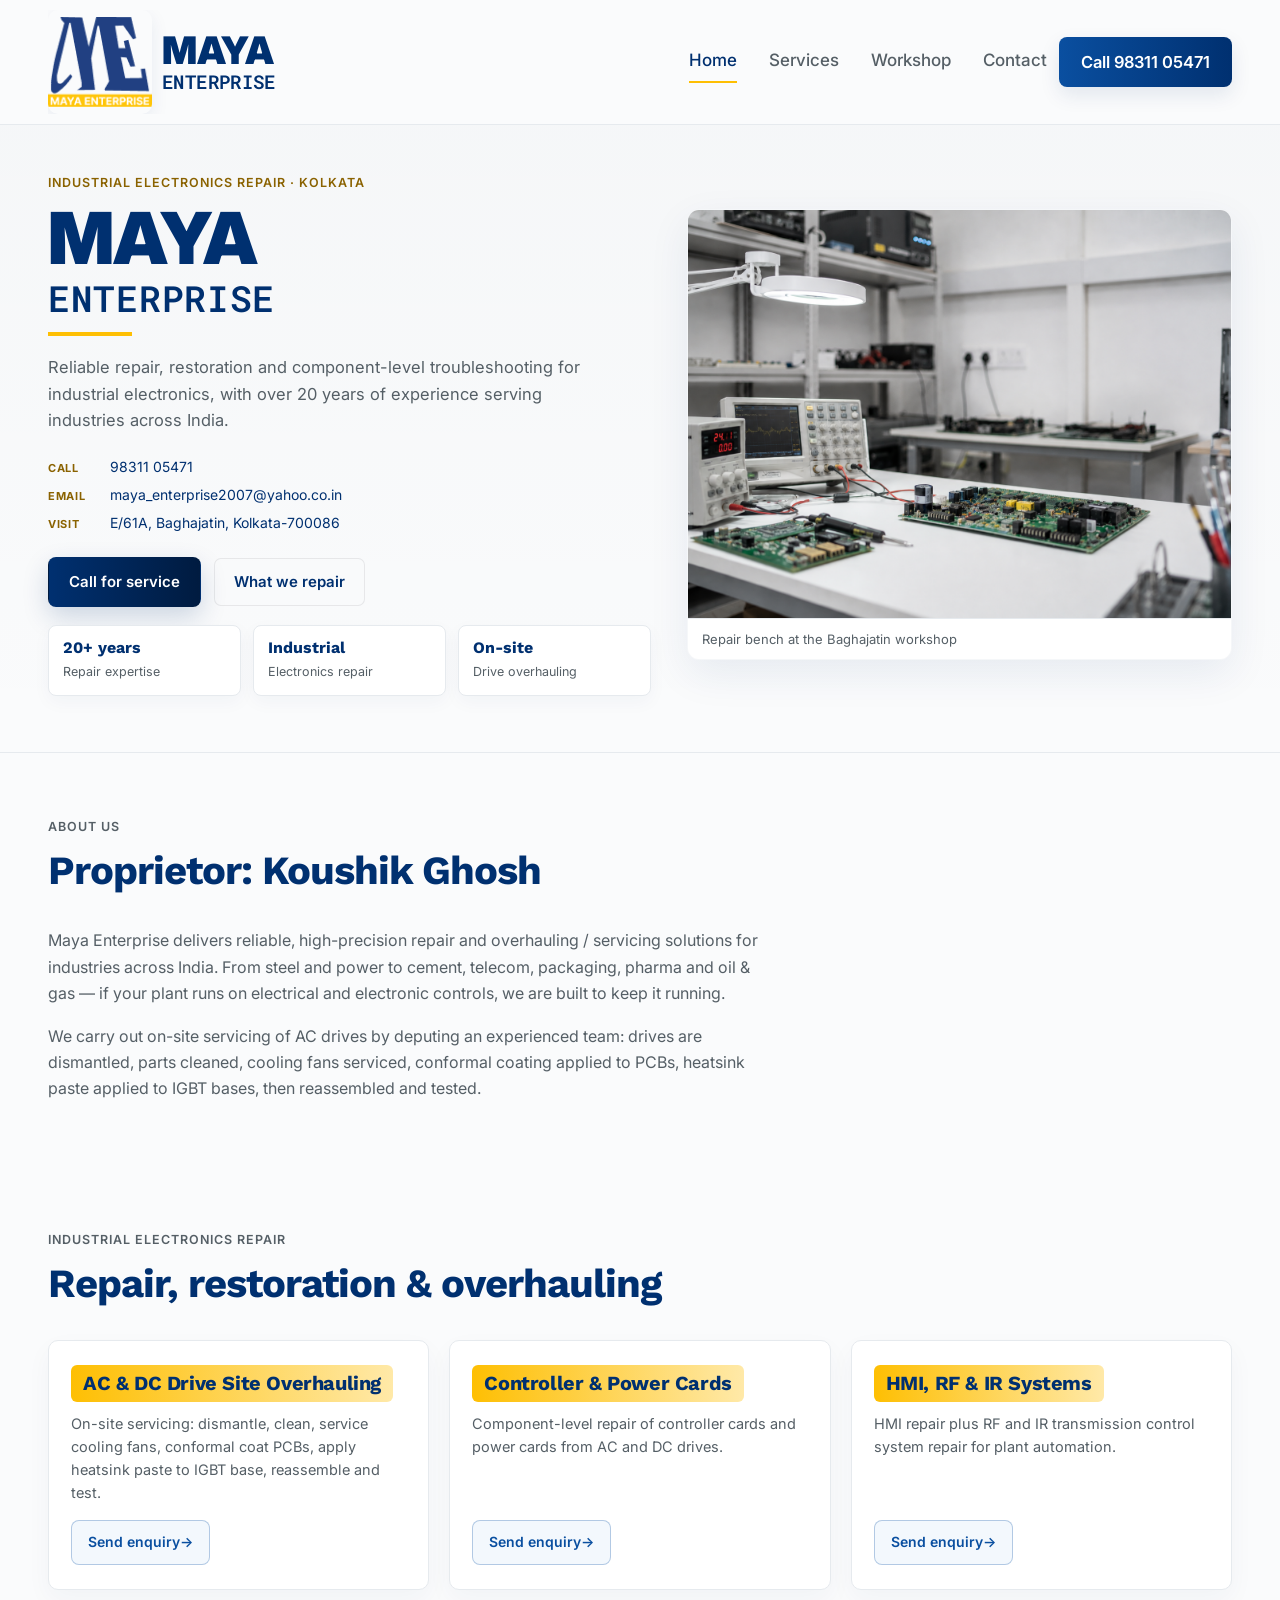
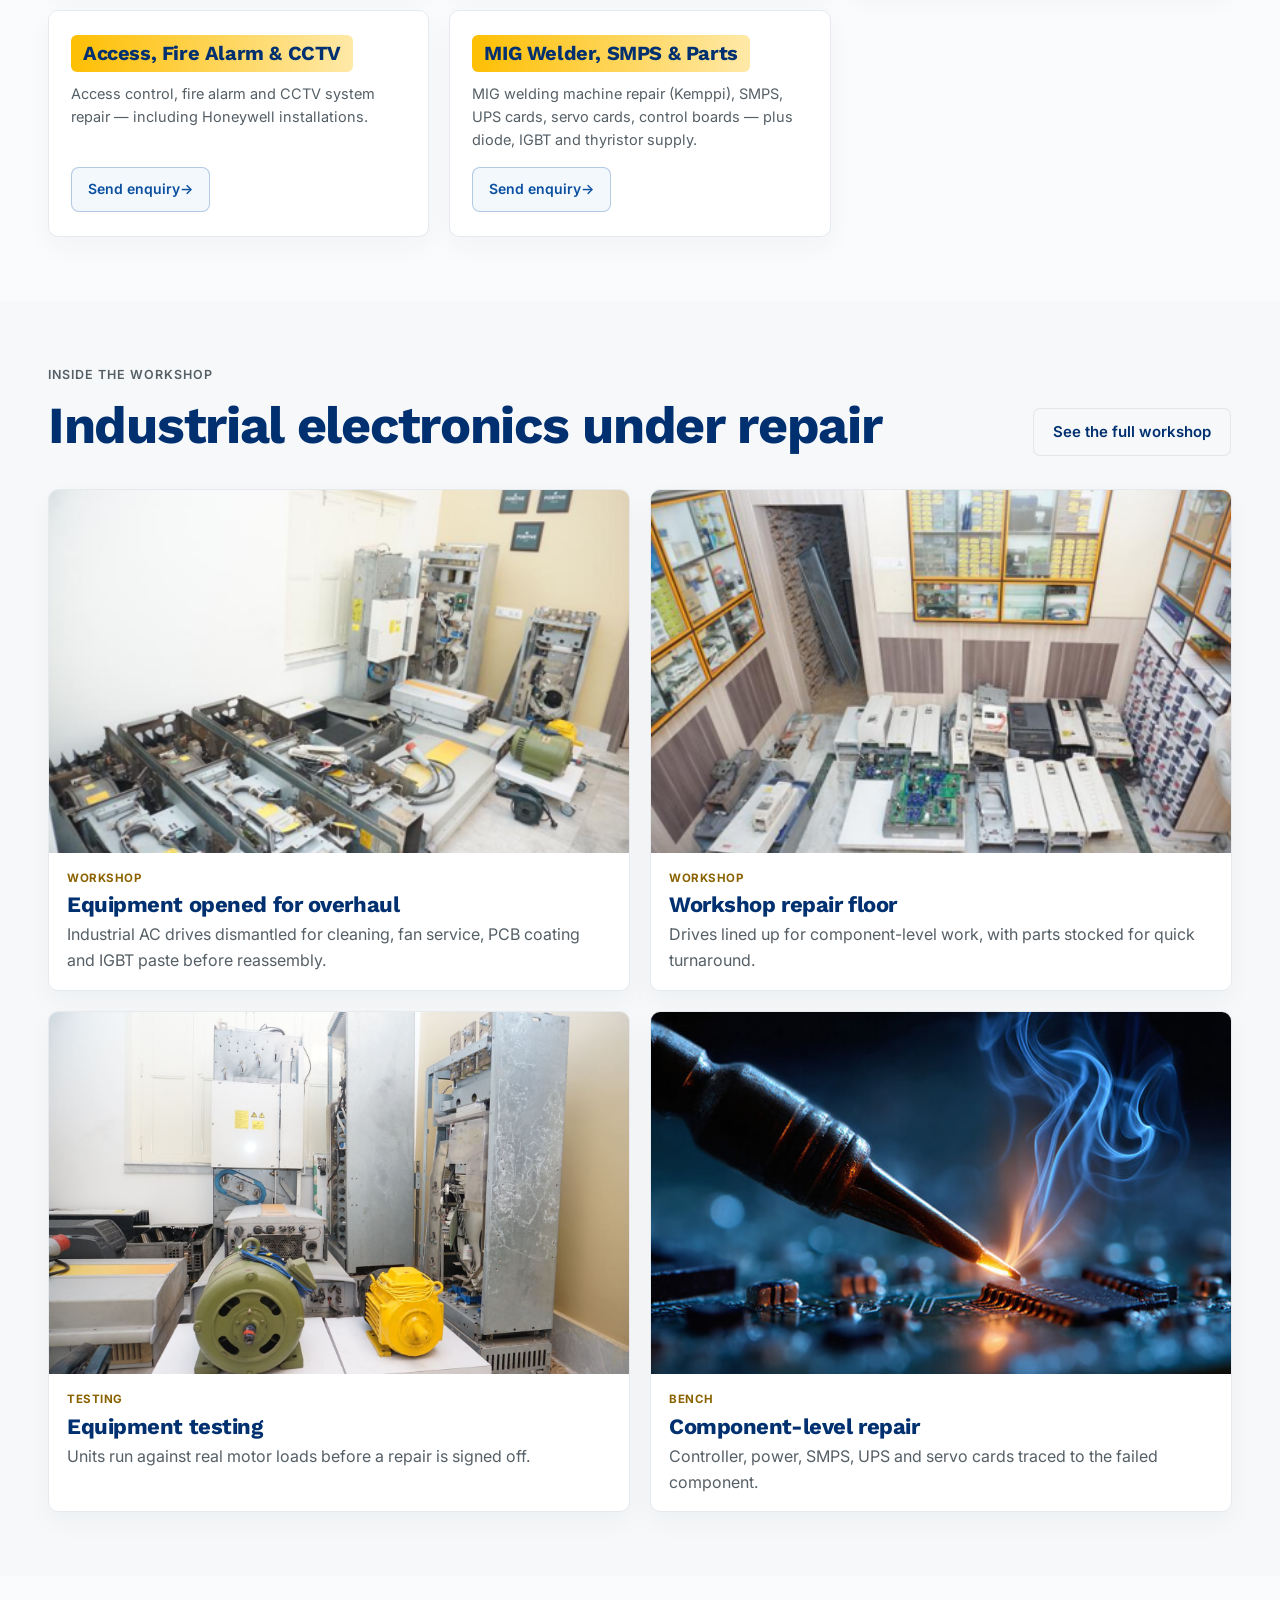
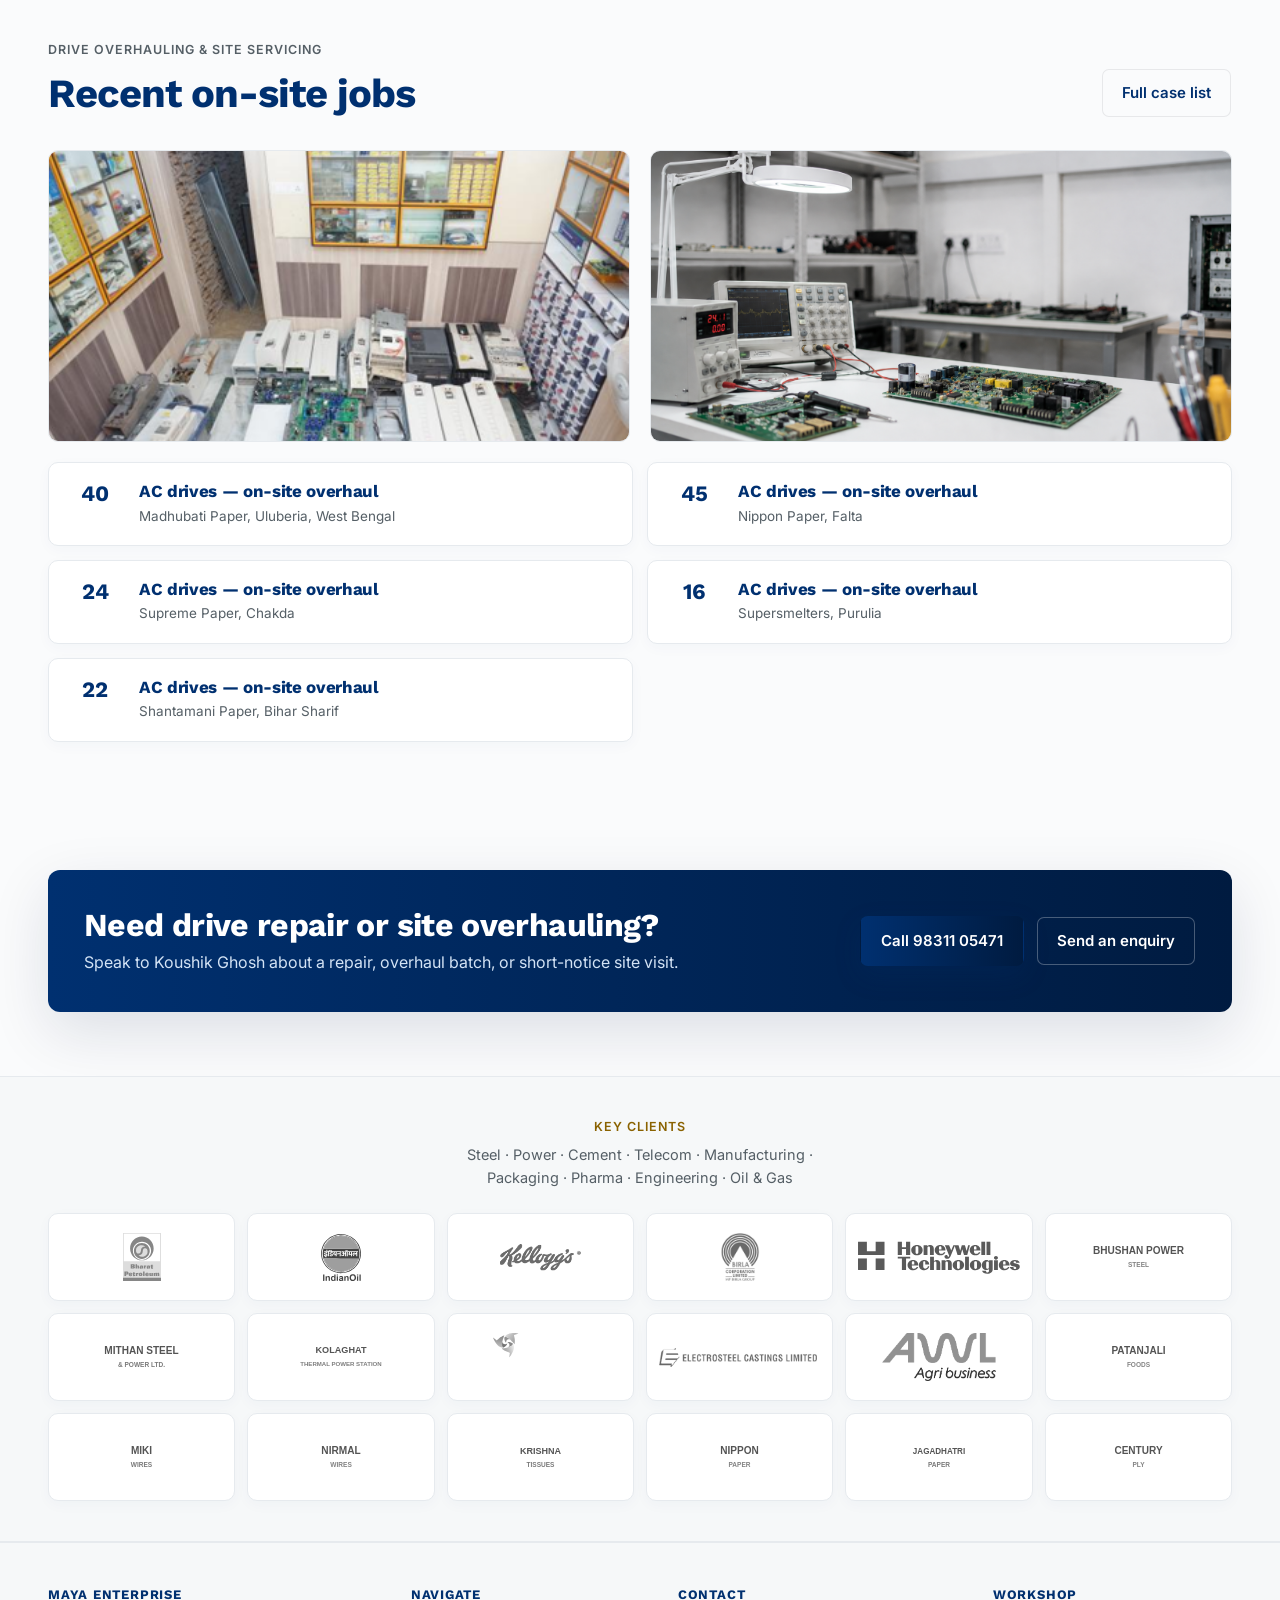
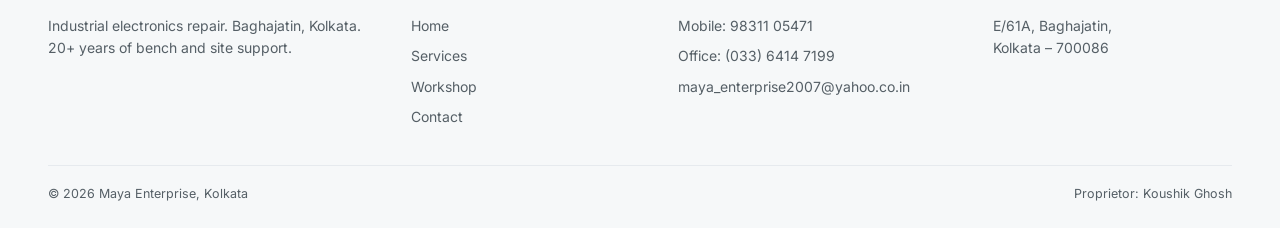
==== index.html @ 212c94af "updated" ====
<!DOCTYPE html>
<html lang="en">
<head>
<meta charset="UTF-8">
<meta name="viewport" content="width=device-width, initial-scale=1.0">
<title>Maya Enterprise — Industrial Electronics Repair</title>
<meta name="description" content="Maya Enterprise — industrial electronics repair with 20+ years expertise. AC & DC drive repair, site overhauling and control card service across India.">
<link rel="preconnect" href="https://fonts.googleapis.com">
<link href="https://fonts.googleapis.com/css2?family=Work+Sans:wght@600;700&family=Inter:wght@400;500;600;900&family=Roboto+Mono:wght@600&display=swap" rel="stylesheet">
<link rel="stylesheet" href="assets/css/style.css">
</head>
<body>

<header class="site-header">
  <div class="wrap nav">
    <a href="index.html" class="brand">
      <span class="brand-mark"><img src="MAYA%20LOGO%20Vector.png" alt="Maya Enterprise logo"></span>
      <span class="brand-text"><span class="bt-maya">MAYA</span><span class="bt-ent">ENTERPRISE</span></span>
    </a>
    <nav class="nav-links">
      <a href="index.html" class="active">Home</a>
      <a href="services.html">Services</a>
      <a href="gallery.html">Workshop</a>
      <a href="contact.html">Contact</a>
    </nav>
    <div class="nav-actions">
      <a href="tel:+919831105471" class="nav-cta"><span class="cta-full">Call 98311 05471</span><span class="cta-short">Call</span></a>
      <button class="nav-toggle" type="button" aria-label="Toggle menu" aria-expanded="false">
        <span></span><span></span><span></span>
      </button>
    </div>
  </div>
</header>

<section class="hero">
  <div class="wrap hero-grid">
    <div class="hero-copy">
      <p class="eyebrow">Industrial Electronics Repair · Kolkata</p>
      <h1 class="wordmark"><span class="bt-maya">MAYA</span><span class="bt-ent">ENTERPRISE</span></h1>
      <p class="lead">Reliable repair, restoration and component-level troubleshooting for industrial electronics, with over 20 years of experience serving industries across India.</p>
      <div class="hero-contact" aria-label="Maya Enterprise contact details">
        <a href="tel:+919831105471"><strong>Call</strong> 98311 05471</a>
        <a href="mailto:maya_enterprise2007@yahoo.co.in"><strong>Email</strong> maya_enterprise2007@yahoo.co.in</a>
        <span><strong>Visit</strong> E/61A, Baghajatin, Kolkata-700086</span>
      </div>
      <div class="btn-row">
        <a href="tel:+919831105471" class="btn btn-primary">Call for service</a>
        <a href="services.html" class="btn btn-outline">What we repair</a>
      </div>
      <div class="facts">
        <div class="fact"><b>20+ years</b><span>Repair expertise</span></div>
        <div class="fact"><b>Industrial</b><span>Electronics repair</span></div>
        <div class="fact"><b>On-site</b><span>Drive overhauling</span></div>
      </div>
    </div>
    <figure class="hero-photo">
      <img src="assets/img/repair-desk.png" alt="Repair bench with control cards under test at Maya Enterprise">
      <figcaption>Repair bench at the Baghajatin workshop</figcaption>
    </figure>
  </div>
</section>

<section>
  <div class="wrap">
    <div class="section-head">
      <div>
        <p class="eyebrow">About Us</p>
        <h2>Proprietor: Koushik Ghosh</h2>
      </div>
    </div>
    <div class="about-intro">
      <p>Maya Enterprise delivers reliable, high-precision repair and overhauling / servicing solutions for industries across India. From steel and power to cement, telecom, packaging, pharma and oil &amp; gas — if your plant runs on electrical and electronic controls, we are built to keep it running.</p>
      <p>We carry out on-site servicing of AC drives by deputing an experienced team: drives are dismantled, parts cleaned, cooling fans serviced, conformal coating applied to PCBs, heatsink paste applied to IGBT bases, then reassembled and tested.</p>
    </div>
  </div>
</section>

<section>
  <div class="wrap">
    <div class="section-head">
      <div>
        <p class="eyebrow">Industrial electronics repair</p>
        <h2>Repair, restoration &amp; overhauling</h2>
      </div>
    </div>
    <div class="grid-3">
      <div class="card">
        <h3>AC &amp; DC Drive Site Overhauling</h3>
        <p>On-site servicing: dismantle, clean, service cooling fans, conformal coat PCBs, apply heatsink paste to IGBT base, reassemble and test.</p>
        <a href="contact.html?service=drive-overhaul" class="card-enquiry">Send enquiry</a>
      </div>
      <div class="card">
        <h3>Controller &amp; Power Cards</h3>
        <p>Component-level repair of controller cards and power cards from AC and DC drives.</p>
        <a href="contact.html?service=controller-card" class="card-enquiry">Send enquiry</a>
      </div>
      <div class="card">
        <h3>HMI, RF &amp; IR Systems</h3>
        <p>HMI repair plus RF and IR transmission control system repair for plant automation.</p>
        <a href="contact.html?service=hmi-rf-ir" class="card-enquiry">Send enquiry</a>
      </div>
      <div class="card">
        <h3>Access, Fire Alarm &amp; CCTV</h3>
        <p>Access control, fire alarm and CCTV system repair — including Honeywell installations.</p>
        <a href="contact.html?service=access-cctv" class="card-enquiry">Send enquiry</a>
      </div>
      <div class="card">
        <h3>MIG Welder, SMPS &amp; Parts</h3>
        <p>MIG welding machine repair (Kemppi), SMPS, UPS cards, servo cards, control boards — plus diode, IGBT and thyristor supply.</p>
        <a href="contact.html?service=other&amp;note=Enquiry+about+MIG+welder%2C+SMPS%2C+UPS+or+parts+supply" class="card-enquiry">Send enquiry</a>
      </div>
    </div>
  </div>
</section>

<section class="section-soft workshop-section">
  <div class="wrap">
    <div class="section-head">
      <div>
        <p class="eyebrow">Inside the Workshop</p>
        <h2>Industrial electronics under repair</h2>
      </div>
      <a href="gallery.html" class="btn btn-outline">See the full workshop</a>
    </div>
    <div class="grid-2">
      <div class="photo-panel">
        <img src="assets/img/ac-drives-floor.png" alt="Multiple AC drives opened for repair on the workshop floor" loading="lazy">
        <div class="photo-cap">
          <span class="cap-id">Workshop</span>
          <h4>Equipment opened for overhaul</h4>
          <p>Industrial AC drives dismantled for cleaning, fan service, PCB coating and IGBT paste before reassembly.</p>
        </div>
      </div>
      <div class="photo-panel">
        <img src="assets/img/ac-drives-workshop.png" alt="Workshop floor with AC drives under repair and parts cabinets" loading="lazy">
        <div class="photo-cap">
          <span class="cap-id">Workshop</span>
          <h4>Workshop repair floor</h4>
          <p>Drives lined up for component-level work, with parts stocked for quick turnaround.</p>
        </div>
      </div>
      <div class="photo-panel">
        <img src="assets/img/drive-unit.jpg" alt="AC drives and motors on the workshop test floor" loading="lazy">
        <div class="photo-cap">
          <span class="cap-id">Testing</span>
          <h4>Equipment testing</h4>
          <p>Units run against real motor loads before a repair is signed off.</p>
        </div>
      </div>
      <div class="photo-panel">
        <img src="assets/img/electronics-repair.jpg" alt="Component-level soldering on a control card" loading="lazy">
        <div class="photo-cap">
          <span class="cap-id">Bench</span>
          <h4>Component-level repair</h4>
          <p>Controller, power, SMPS, UPS and servo cards traced to the failed component.</p>
        </div>
      </div>
    </div>
  </div>
</section>

<section>
  <div class="wrap">
    <div class="section-head">
      <div>
        <p class="eyebrow">Drive overhauling &amp; site servicing</p>
        <h2>Recent on-site jobs</h2>
      </div>
      <a href="services.html#case-studies" class="btn btn-outline">Full case list</a>
    </div>
    <div class="case-photo-grid">
      <div class="case-photo"><img src="assets/img/ac-drives-workshop.png" alt="Industrial equipment being repaired inside the Maya Enterprise workshop" loading="lazy"></div>
      <div class="case-photo"><img src="assets/img/repair-desk.png" alt="Control cards being tested during an on-site repair job" loading="lazy"></div>
    </div>
    <div class="case-list">
      <div class="case-item">
        <span class="case-qty">40</span>
        <div>
          <h4>AC drives — on-site overhaul</h4>
          <p>Madhubati Paper, Uluberia, West Bengal</p>
        </div>
      </div>
      <div class="case-item">
        <span class="case-qty">45</span>
        <div>
          <h4>AC drives — on-site overhaul</h4>
          <p>Nippon Paper, Falta</p>
        </div>
      </div>
      <div class="case-item">
        <span class="case-qty">24</span>
        <div>
          <h4>AC drives — on-site overhaul</h4>
          <p>Supreme Paper, Chakda</p>
        </div>
      </div>
      <div class="case-item">
        <span class="case-qty">16</span>
        <div>
          <h4>AC drives — on-site overhaul</h4>
          <p>Supersmelters, Purulia</p>
        </div>
      </div>
      <div class="case-item">
        <span class="case-qty">22</span>
        <div>
          <h4>AC drives — on-site overhaul</h4>
          <p>Shantamani Paper, Bihar Sharif</p>
        </div>
      </div>
    </div>
  </div>
</section>

<section>
  <div class="wrap">
    <div class="cta-banner">
      <div>
        <h3>Need drive repair or site overhauling?</h3>
        <p>Speak to Koushik Ghosh about a repair, overhaul batch, or short-notice site visit.</p>
      </div>
      <div class="btn-row">
        <a href="tel:+919831105471" class="btn btn-primary">Call 98311 05471</a>
        <a href="contact.html" class="btn btn-outline">Send an enquiry</a>
      </div>
    </div>
  </div>
</section>

<div class="client-strip">
  <div class="wrap">
    <div class="client-head">
      <p class="eyebrow">Key Clients</p>
      <p class="client-sub">Steel · Power · Cement · Telecom · Manufacturing · Packaging · Pharma · Engineering · Oil &amp; Gas</p>
    </div>
    <ul class="client-logos">
      <li><img src="assets/img/clients/bpcl.svg" alt="BPCL" loading="lazy"></li>
      <li><img src="assets/img/clients/iocl.svg" alt="IOCL" loading="lazy"></li>
      <li><img src="assets/img/clients/tata-tele.webp" alt="Tata Teleservices" loading="lazy"></li>
      <li><img src="assets/img/clients/birla.png" alt="Birla Corporation Ltd." loading="lazy"></li>
      <li><img src="assets/img/clients/honeywell.svg" alt="Honeywell" loading="lazy"></li>
      <li><img src="assets/img/clients/bhushan.svg" alt="Bhushan Power &amp; Steel" loading="lazy"></li>
      <li><img src="assets/img/clients/mithan.svg" alt="Mithan Steel &amp; Power Ltd." loading="lazy"></li>
      <li><img src="assets/img/clients/kolaghat.svg" alt="Kolaghat Thermal Power Station" loading="lazy"></li>
      <li><img src="assets/img/clients/dalmia.svg" alt="Dalmia Cement (Bharat) Ltd." loading="lazy"></li>
      <li><img src="assets/img/clients/electrosteel.png" alt="Electrosteel Castings Ltd." loading="lazy"></li>
      <li><img src="assets/img/clients/adani-wilmar.png" alt="Adani Wilmar Ltd." loading="lazy"></li>
      <li><img src="assets/img/clients/patanjali.svg" alt="Patanjali Foods" loading="lazy"></li>
      <li><img src="assets/img/clients/miki-wires.svg" alt="Miki Wires" loading="lazy"></li>
      <li><img src="assets/img/clients/nirmal-wires.svg" alt="Nirmal Wires" loading="lazy"></li>
      <li><img src="assets/img/clients/krishna-tissues.svg" alt="Krishna Tissues" loading="lazy"></li>
      <li><img src="assets/img/clients/nippon-paper.svg" alt="Nippon Paper" loading="lazy"></li>
      <li><img src="assets/img/clients/jagadhatri-paper.svg" alt="Jagadhatri Paper" loading="lazy"></li>
      <li><img src="assets/img/clients/century-ply.svg" alt="Century Ply" loading="lazy"></li>
    </ul>
  </div>
</div>

<footer>
  <div class="wrap">
    <div class="footer-grid">
      <div>
        <h5>MAYA ENTERPRISE</h5>
        <p>Industrial electronics repair. Baghajatin, Kolkata. 20+ years of bench and site support.</p>
      </div>
      <div>
        <h5>Navigate</h5>
        <ul>
          <li><a href="index.html">Home</a></li>
          <li><a href="services.html">Services</a></li>
          <li><a href="gallery.html">Workshop</a></li>
          <li><a href="contact.html">Contact</a></li>
        </ul>
      </div>
      <div>
        <h5>Contact</h5>
        <ul>
          <li><a href="tel:+919831105471">Mobile: 98311 05471</a></li>
          <li><a href="tel:+913364147199">Office: (033) 6414 7199</a></li>
          <li><a href="mailto:maya_enterprise2007@yahoo.co.in">maya_enterprise2007@yahoo.co.in</a></li>
        </ul>
      </div>
      <div>
        <h5>Workshop</h5>
        <p>E/61A, Baghajatin,<br>Kolkata – 700086</p>
      </div>
    </div>
    <div class="footer-bottom">
      <span>&copy; 2026 Maya Enterprise, Kolkata</span>
      <span>Proprietor: Koushik Ghosh</span>
    </div>
  </div>
</footer>

<script src="assets/js/main.js"></script>
</body>
</html>
---- assets/css/style.css ----
/* =========================================================
   MAYA ENTERPRISE — stylesheet
   ========================================================= */

:root {
  --bg: #FAFBFC;
  --bg-soft: #F6F8F9;
  --ink: #0F1720;
  --muted: #555F66;
  --line: #E6EAEE;
  --line-dark: #D7DEE4;
  --navy: #003070;
  --accent: #0A4FA0;
  --accent-2: #003070;
  --yellow: #FEBF03;
  --orange: #FEBF03;
  --orange-dk: #8A6200;
  --font: "Inter", system-ui, -apple-system, sans-serif;
  --font-head: "Work Sans", "Inter", system-ui, sans-serif;
  --container: 1400px;
  --header-h: 92px;
}

*,
*::before,
*::after {
  box-sizing: border-box;
  margin: 0;
  padding: 0;
}

html {
  scroll-behavior: smooth;
  -webkit-text-size-adjust: 100%;
}

body {
  background: var(--bg);
  color: var(--ink);
  font-family: var(--font);
  font-size: 16px;
  line-height: 1.6;
  overflow-x: hidden;
  -webkit-font-smoothing: antialiased;
  -moz-osx-font-smoothing: grayscale;
}

img {
  max-width: 100%;
  height: auto;
  display: block;
}

a {
  color: inherit;
  text-decoration: none;
}

ul {
  list-style: none;
}

button,
input,
select,
textarea {
  font: inherit;
}

:focus-visible {
  outline: 2px solid var(--orange);
  outline-offset: 2px;
}

@media (prefers-reduced-motion: reduce) {
  html { scroll-behavior: auto; }
  *, *::before, *::after {
    animation: none !important;
    transition-duration: 0.01ms !important;
  }
}

.wrap {
  width: 100%;
  max-width: var(--container);
  margin: 0 auto;
  padding: 0 clamp(20px, 4vw, 48px);
  box-sizing: border-box;
}

h1, h2, h3, h4, h5 {
  font-family: var(--font-head);
  font-weight: 700;
  color: var(--navy);
  line-height: 1.2;
  letter-spacing: -0.02em;
}

.eyebrow {
  font-size: 12.5px;
  font-weight: 600;
  letter-spacing: 0.08em;
  text-transform: uppercase;
  color: var(--orange-dk);
  margin-bottom: 10px;
}

/* ——— Header ——— */
.site-header {
  position: sticky;
  top: 0;
  z-index: 100;
  width: 100%;
  max-width: 100%;
  overflow-x: clip;
  background: rgba(250, 251, 252, 0.96);
  border-bottom: 1px solid var(--line);
  backdrop-filter: blur(8px);
}

.site-header .wrap {
  padding-left: clamp(20px, 4vw, 48px);
  padding-right: clamp(20px, 4vw, 48px);
}

.nav {
  display: flex;
  align-items: center;
  justify-content: space-between;
  gap: 12px;
  width: 100%;
  max-width: 100%;
  min-height: var(--header-h);
  padding: 10px 0;
  box-sizing: border-box;
}

.brand {
  display: flex;
  align-items: center;
  gap: 10px;
  min-width: 0;
  flex: 1 1 auto;
  overflow: hidden;
  max-width: calc(100% - 120px);
}

.brand-mark {
  width: 104px;
  height: 104px;
  border-radius: 10px;
  overflow: hidden;
  flex-shrink: 0;
  box-shadow: 0 6px 18px rgba(0, 48, 112, 0.08);
}

.brand-mark img {
  width: 100%;
  height: 100%;
  object-fit: contain;
}

.brand-text {
  font-size: 38px;
  color: var(--navy);
  line-height: 1;
  min-width: 0;
  white-space: nowrap;
}

.bt-maya,
.bt-ent {
  display: block;
  color: var(--navy);
}

.bt-maya {
  font-family: "Inter", system-ui, sans-serif;
  font-weight: 900;
  font-size: 1em;
  letter-spacing: -0.01em;
  line-height: 1;
}

.bt-ent {
  font-family: "Roboto Mono", ui-monospace, Consolas, monospace;
  font-weight: 600;
  font-size: 0.5em;
  letter-spacing: 0.02em;
  line-height: 1.1;
  margin-top: 0.12em;
}

.hero h1.wordmark {
  font-size: clamp(44px, 5.6vw, 72px);
  line-height: 1;
  letter-spacing: 0;
  margin-bottom: 18px;
}

.hero h1.wordmark::after {
  content: "";
  display: block;
  width: 84px;
  height: 4px;
  margin-top: 14px;
  background: var(--yellow);
}

.nav-links {
  display: flex;
  align-items: center;
  gap: 32px;
  margin-left: auto;
}

.nav-links a {
  font-size: 17px;
  font-weight: 500;
  color: var(--muted);
  padding: 6px 0;
  border-bottom: 2px solid transparent;
  transition: color 0.15s ease, border-color 0.15s ease, background 0.15s ease;
}

.nav-links a:hover { color: var(--navy); }
.nav-links a.active {
  color: var(--navy);
  border-bottom-color: var(--orange);
}

.nav-actions {
  display: flex;
  align-items: center;
  gap: 10px;
  flex-shrink: 0;
}

.nav-cta {
  display: inline-flex;
  align-items: center;
  justify-content: center;
  min-height: 50px;
  padding: 0 22px;
  border-radius: 8px;
  background: linear-gradient(90deg, var(--accent), #003070);
  color: #fff !important;
  font-size: 16.5px;
  font-weight: 600;
  line-height: 1;
  white-space: nowrap;
  box-shadow: 0 8px 20px rgba(0, 48, 112, 0.1);
  transition: transform 0.15s ease, box-shadow 0.15s ease;
}

.nav-cta:hover {
  transform: translateY(-1px);
  box-shadow: 0 12px 28px rgba(0, 48, 112, 0.14);
}

.nav-cta .cta-short { display: none; }

.nav-toggle {
  display: none;
  width: 42px;
  height: 42px;
  flex-direction: column;
  align-items: center;
  justify-content: center;
  gap: 5px;
  background: #fff;
  border: 1px solid var(--line);
  border-radius: 8px;
  cursor: pointer;
  flex-shrink: 0;
}

.nav-toggle span {
  display: block;
  width: 18px;
  height: 2px;
  background: var(--navy);
  border-radius: 1px;
}

/* ——— Buttons ——— */
.btn {
  display: inline-flex;
  align-items: center;
  justify-content: center;
  gap: 8px;
  font-weight: 600;
  font-size: 15px;
  padding: 12px 20px;
  min-height: 46px;
  border-radius: 8px;
  border: 1px solid transparent;
  cursor: pointer;
  transition: transform 0.15s ease, box-shadow 0.15s ease, background 0.15s ease;
  text-align: center;
}

.btn-primary {
  background: linear-gradient(90deg, var(--accent-2), #001B40);
  color: #fff;
  box-shadow: 0 10px 26px rgba(0, 48, 112, 0.18);
}

.btn-primary:hover { transform: translateY(-2px); }

.btn-outline {
  color: var(--navy);
  background: transparent;
  box-shadow: inset 0 0 0 1px rgba(15, 23, 32, 0.08);
}

.btn-outline:hover {
  background: #fff;
  box-shadow: 0 6px 18px rgba(0, 48, 112, 0.06);
}

.btn-row {
  display: flex;
  flex-wrap: wrap;
  gap: 12px;
}

/* ——— Hero ——— */
.hero {
  padding: 48px 0 56px;
  border-bottom: 1px solid var(--line);
  background: linear-gradient(180deg, rgba(6, 39, 60, 0.02), rgba(255, 255, 255, 0));
}

.hero-grid {
  display: grid;
  grid-template-columns: minmax(0, 1.05fr) minmax(0, 0.95fr);
  gap: 36px;
  align-items: center;
}

.hero-copy { min-width: 0; }

.hero h1 {
  font-size: clamp(32px, 4vw, 52px);
  font-weight: 700;
  line-height: 1.1;
  letter-spacing: -0.03em;
  margin-bottom: 14px;
  color: var(--navy);
}

.hero p.lead {
  font-size: 16.5px;
  color: var(--muted);
  max-width: 54ch;
  margin-bottom: 22px;
}

.hero-contact {
  display: grid;
  gap: 6px;
  margin-bottom: 22px;
  color: var(--navy);
  font-size: 14px;
}

.hero-contact a:hover { color: var(--orange-dk); }

.hero-contact strong {
  display: inline-block;
  width: 58px;
  color: var(--orange-dk);
  font-size: 11px;
  letter-spacing: 0.06em;
  text-transform: uppercase;
}

.hero-photo {
  margin: 0;
  border-radius: 12px;
  overflow: hidden;
  box-shadow: 0 14px 40px rgba(0, 48, 112, 0.08);
  border: 1px solid rgba(0, 48, 112, 0.04);
  background: #fff;
  min-width: 0;
}

.hero-photo img {
  width: 100%;
  aspect-ratio: 4 / 3;
  max-height: 440px;
  object-fit: cover;
}

.hero-photo figcaption {
  padding: 10px 14px;
  font-size: 13px;
  color: var(--muted);
  border-top: 1px solid var(--line);
}

.facts {
  display: grid;
  grid-template-columns: repeat(3, minmax(0, 1fr));
  gap: 12px;
  margin-top: 18px;
}

.facts .fact {
  background: #fff;
  padding: 12px 14px;
  border-radius: 8px;
  border: 1px solid var(--line);
  box-shadow: 0 6px 18px rgba(0, 48, 112, 0.04);
  min-width: 0;
}

.facts .fact b {
  display: block;
  font-family: var(--font-head);
  font-size: 16px;
  color: var(--navy);
  line-height: 1.25;
  word-break: break-word;
}

.facts .fact span {
  font-size: 12.5px;
  color: var(--muted);
}

/* ——— Sections ——— */
section { padding: 64px 0; }

.section-soft { background: var(--bg-soft); }

.about-intro {
  max-width: 72ch;
}

.about-intro p {
  margin: 0 0 16px;
  color: var(--muted);
  font-size: 16px;
  line-height: 1.65;
}

.about-intro p:last-child { margin-bottom: 0; }

.section-note {
  margin: -12px 0 28px;
  max-width: 72ch;
  color: var(--muted);
  font-size: 15px;
  line-height: 1.65;
}

.case-list {
  display: grid;
  grid-template-columns: repeat(2, minmax(0, 1fr));
  gap: 14px;
}

.case-photo-grid {
  display: grid;
  grid-template-columns: repeat(2, minmax(0, 1fr));
  gap: 20px;
  margin-bottom: 20px;
}

.case-photo {
  overflow: hidden;
  border: 1px solid var(--line);
  border-radius: 10px;
  background: #fff;
}

.case-photo img {
  width: 100%;
  aspect-ratio: 16 / 8;
  object-fit: cover;
}

.case-item {
  display: flex;
  align-items: flex-start;
  gap: 16px;
  padding: 18px 18px;
  background: #fff;
  border: 1px solid var(--line);
  border-radius: 10px;
  box-shadow: 0 4px 14px rgba(0, 48, 112, 0.03);
  transition: border-color 0.15s ease, box-shadow 0.15s ease, transform 0.15s ease;
}

a.case-item {
  text-decoration: none;
  color: inherit;
}

a.case-item:hover {
  border-color: #cfd8df;
  box-shadow: 0 10px 22px rgba(0, 48, 112, 0.08);
  transform: translateY(-2px);
}

a.case-item > div {
  flex: 1;
  min-width: 0;
}

.section-cta {
  margin-top: 28px;
  display: flex;
  justify-content: flex-start;
}

.page-header-actions {
  display: flex;
  flex-wrap: wrap;
  gap: 12px;
  margin-top: 18px;
}

.case-qty {
  flex-shrink: 0;
  min-width: 56px;
  text-align: center;
  font-family: var(--font-head);
  font-weight: 700;
  font-size: 22px;
  line-height: 1.15;
  color: var(--navy);
}

.case-qty small {
  display: block;
  font-size: 11px;
  font-weight: 600;
  color: var(--muted);
  letter-spacing: 0.04em;
  text-transform: uppercase;
}

.case-item h4 {
  font-size: 17px;
  font-weight: 700;
  margin-bottom: 4px;
  color: var(--navy);
}

.case-item p {
  margin: 0;
  font-size: 13.5px;
  color: var(--muted);
}

.section-head {
  display: flex;
  justify-content: space-between;
  align-items: flex-end;
  gap: 20px;
  margin-bottom: 32px;
  flex-wrap: wrap;
}

.section-head h2 {
  font-size: clamp(28px, 3.4vw, 40px);
  font-weight: 700;
  letter-spacing: -0.025em;
  color: var(--navy);
}

.section-head p {
  color: var(--muted);
  max-width: 44ch;
}

/* ——— Clients ——— */
.client-strip {
  border-top: 1px solid var(--line);
  border-bottom: 1px solid var(--line);
  padding: 40px 0;
  background: var(--bg-soft);
}

.client-head {
  text-align: center;
  margin-bottom: 24px;
}

.client-head .eyebrow { margin-bottom: 6px; }

.client-sub {
  margin: 0 auto;
  max-width: 42ch;
  color: var(--muted);
  font-size: 14.5px;
}

.client-logos {
  display: grid;
  grid-template-columns: repeat(6, minmax(0, 1fr));
  gap: 12px;
}

.client-logos li {
  display: flex;
  align-items: center;
  justify-content: center;
  min-height: 88px;
  padding: 14px 12px;
  background: #fff;
  border: 1px solid var(--line);
  border-radius: 10px;
  box-shadow: 0 4px 14px rgba(0, 48, 112, 0.03);
  transition: border-color 0.15s ease, box-shadow 0.15s ease, transform 0.15s ease;
}

.client-logos li:hover {
  border-color: #cfd8df;
  box-shadow: 0 10px 22px rgba(0, 48, 112, 0.08);
  transform: translateY(-2px);
}

.client-logos img {
  max-width: 100%;
  max-height: 48px;
  width: auto;
  height: auto;
  object-fit: contain;
  filter: grayscale(1);
  opacity: 0.8;
  transition: filter 0.15s ease, opacity 0.15s ease;
}

.client-logos li:hover img {
  filter: none;
  opacity: 1;
}

/* ——— Cards / grids ——— */
.grid-3 {
  display: grid;
  grid-template-columns: repeat(3, minmax(0, 1fr));
  gap: 20px;
}

.grid-2 {
  display: grid;
  grid-template-columns: repeat(2, minmax(0, 1fr));
  gap: 20px;
}

.grid-4 {
  display: grid;
  grid-template-columns: repeat(4, minmax(0, 1fr));
  gap: 16px;
}

.card {
  border-radius: 10px;
  padding: 24px 22px;
  background: #fff;
  box-shadow: 0 10px 26px rgba(0, 48, 112, 0.04);
  border: 1px solid var(--line);
  transition: transform 0.2s ease, box-shadow 0.2s ease;
  min-width: 0;
  display: flex;
  flex-direction: column;
  overflow: hidden;
}

.card.has-media {
  padding-top: 0;
}

.card-media {
  margin: 0 -22px 18px;
  overflow: hidden;
}

.card-media img {
  width: 100%;
  aspect-ratio: 16 / 10;
  object-fit: cover;
  display: block;
  transition: transform 0.35s ease;
}

.card.has-media:hover .card-media img {
  transform: scale(1.03);
}

.card:hover {
  transform: translateY(-4px);
  box-shadow: 0 16px 34px rgba(0, 48, 112, 0.09);
}

.card h3 {
  font-size: 20px;
  font-weight: 700;
  margin-bottom: 10px;
  color: var(--navy);
  letter-spacing: -0.02em;
  line-height: 1.25;
  display: inline-block;
  background: linear-gradient(90deg, var(--yellow), #FFE9A8);
  padding: 6px 12px;
  border-radius: 6px;
  width: fit-content;
  max-width: 100%;
}

.card p {
  color: var(--muted);
  font-size: 14.5px;
  flex: 1;
  margin-bottom: 16px;
}

.card-enquiry,
.case-contact {
  display: inline-flex;
  align-items: center;
  align-self: flex-start;
  font-size: 14px;
  font-weight: 600;
  color: var(--accent);
  text-decoration: none;
  transition: color 0.15s ease, background 0.15s ease, border-color 0.15s ease;
}

.card-enquiry {
  margin-top: auto;
  padding: 10px 16px;
  border: 1px solid rgba(10, 79, 160, 0.28);
  border-radius: 8px;
  background: #F3F8FD;
  justify-content: flex-start;
}

.case-contact {
  margin-top: 8px;
  font-size: 13.5px;
}

.card-enquiry:hover,
.case-contact:hover {
  color: var(--orange-dk);
  text-decoration: none;
  background: #FDF6E3;
  border-color: rgba(138, 98, 0, 0.35);
}

.card-enquiry::after,
.case-contact::after {
  content: " →";
}

/* ——— Photos ——— */
.photo-panel {
  border-radius: 10px;
  overflow: hidden;
  background: #fff;
  box-shadow: 0 10px 26px rgba(0, 48, 112, 0.04);
  border: 1px solid var(--line);
  transition: box-shadow 0.2s ease;
  min-width: 0;
}

.photo-panel:hover {
  box-shadow: 0 16px 34px rgba(0, 48, 112, 0.1);
}

.photo-panel img {
  width: 100%;
  aspect-ratio: 16 / 10;
  object-fit: cover;
  transition: transform 0.35s ease;
}

.photo-panel:hover img { transform: scale(1.03); }

.photo-cap { padding: 16px 18px; }

.photo-cap .cap-id {
  font-size: 11.5px;
  font-weight: 700;
  color: var(--orange-dk);
  text-transform: uppercase;
  letter-spacing: 0.05em;
  display: block;
  margin-bottom: 5px;
}

.photo-cap h4 {
  font-size: 17.5px;
  font-weight: 700;
  margin-bottom: 4px;
  color: var(--navy);
}

.photo-cap p {
  color: var(--muted);
  font-size: 13.5px;
}

.workshop-section .section-head h2 {
  font-size: clamp(36px, 4.4vw, 52px);
}

.workshop-section .photo-cap h4 {
  font-size: 22px;
}

.workshop-section .photo-cap p {
  font-size: 16px;
}

/* ——— Process ——— */
.row-list { border-top: 1px solid var(--line); }

.row-item {
  display: grid;
  grid-template-columns: 48px minmax(0, 1fr);
  gap: 16px;
  padding: 18px 0;
  border-bottom: 1px solid var(--line);
  align-items: start;
}

.row-num {
  width: 40px;
  height: 40px;
  border-radius: 8px;
  background: linear-gradient(90deg, var(--accent), #003070);
  color: #fff;
  font-weight: 700;
  font-size: 14px;
  display: flex;
  align-items: center;
  justify-content: center;
  flex-shrink: 0;
}

.row-item h4 {
  font-size: 17.5px;
  font-weight: 700;
  margin-bottom: 4px;
  color: var(--navy);
}

.row-item p {
  color: var(--muted);
  font-size: 14.5px;
}

/* ——— CTA ——— */
.cta-banner {
  background: linear-gradient(90deg, var(--navy), #001B40);
  color: #fff;
  border-radius: 12px;
  padding: 36px;
  display: flex;
  justify-content: space-between;
  align-items: center;
  gap: 24px;
  flex-wrap: wrap;
  box-shadow: 0 20px 60px rgba(0, 27, 64, 0.12);
}

.cta-banner h3 {
  color: #fff;
  font-size: clamp(22px, 3vw, 32px);
  font-weight: 700;
  letter-spacing: -0.02em;
  max-width: 28ch;
}

.cta-banner p {
  color: #D3E3F5;
  margin-top: 6px;
}

.cta-banner .btn-outline {
  color: #fff;
  box-shadow: inset 0 0 0 1px rgba(255, 255, 255, 0.28);
}

.cta-banner .btn-outline:hover {
  background: rgba(255, 255, 255, 0.08);
}

/* ——— Footer ——— */
footer {
  border-top: 1px solid var(--line);
  padding: 44px 0 24px;
  background: var(--bg-soft);
}

.footer-grid {
  display: grid;
  grid-template-columns: 1.4fr 1fr 1.2fr 1fr;
  gap: 28px;
  padding-bottom: 28px;
}

.footer-grid h5 {
  font-size: 13px;
  font-weight: 700;
  letter-spacing: 0.06em;
  text-transform: uppercase;
  color: var(--navy);
  margin-bottom: 12px;
}

.footer-grid p,
.footer-grid li {
  color: var(--muted);
  font-size: 14px;
  margin-bottom: 8px;
  overflow-wrap: anywhere;
  word-break: break-word;
}

.footer-grid a:hover { color: var(--orange-dk); }

.footer-bottom {
  border-top: 1px solid var(--line);
  padding-top: 18px;
  display: flex;
  justify-content: space-between;
  color: var(--muted);
  font-size: 12.5px;
  flex-wrap: wrap;
  gap: 8px;
}

/* ——— Inner pages ——— */
.page-header {
  padding: 44px 0 36px;
  border-bottom: 1px solid var(--line);
  background: var(--bg-soft);
}

.page-header h1 {
  font-size: clamp(30px, 4.5vw, 46px);
  font-weight: 700;
  letter-spacing: -0.03em;
  color: var(--navy);
  margin-bottom: 10px;
}

.page-header p {
  color: var(--muted);
  max-width: 56ch;
}

.crumbs {
  font-size: 13px;
  color: var(--muted);
  margin-bottom: 12px;
}

.crumbs a:hover { color: var(--orange-dk); }

/* ——— Contact ——— */
.contact-grid {
  display: grid;
  grid-template-columns: minmax(0, 1fr) minmax(0, 1fr);
  gap: 40px;
  align-items: start;
}

.info-line {
  display: flex;
  gap: 16px;
  padding: 14px 0;
  border-bottom: 1px solid var(--line);
}

.info-line .k {
  font-size: 12px;
  font-weight: 600;
  color: var(--muted);
  text-transform: uppercase;
  width: 90px;
  flex-shrink: 0;
  padding-top: 2px;
}

.info-line .v {
  font-size: 15px;
  min-width: 0;
  overflow-wrap: anywhere;
  word-break: break-word;
}

.info-line .v a:hover { color: var(--orange-dk); }

.field { margin-bottom: 16px; }

.field label {
  display: block;
  font-size: 13px;
  font-weight: 600;
  color: var(--navy);
  margin-bottom: 6px;
}

.field input,
.field textarea,
.field select {
  width: 100%;
  max-width: 100%;
  background: #fff;
  border: 1px solid var(--line-dark);
  border-radius: 6px;
  padding: 12px 13px;
  color: var(--ink);
  font-size: 16px;
  appearance: none;
}

.field input:focus,
.field textarea:focus,
.field select:focus {
  border-color: var(--orange);
  outline: none;
}

.field textarea {
  min-height: 110px;
  resize: vertical;
}

.form-note {
  font-size: 12.5px;
  color: var(--muted);
  margin-top: 12px;
}

#formStatus {
  font-size: 13px;
  color: #1E8858;
  margin-top: 12px;
  display: none;
}

#formStatus.show { display: block; }

.map-strip {
  border: 1px solid var(--line);
  border-radius: 8px;
  overflow: hidden;
  margin-top: 20px;
}

.map-strip iframe {
  width: 100%;
  height: 280px;
  border: 0;
  display: block;
}

/* =========================================================
   RESPONSIVE
   ========================================================= */

/* Large tablet / small desktop */
@media (max-width: 1200px) {
  .client-logos {
    grid-template-columns: repeat(4, minmax(0, 1fr));
  }

  .grid-4 {
    grid-template-columns: repeat(2, minmax(0, 1fr));
  }

  .footer-grid {
    grid-template-columns: 1.2fr 1fr 1.2fr;
  }

  .footer-grid > :last-child {
    grid-column: 1 / -1;
  }
}

@media (max-width: 980px) {
  :root { --header-h: 64px; }

  .wrap,
  .site-header .wrap {
    padding-left: 20px;
    padding-right: 20px;
  }

  .nav {
    gap: 10px;
    padding: 10px 0;
    position: relative;
  }

  .brand {
    max-width: calc(100% - 110px);
  }

  .brand-mark {
    width: 64px;
    height: 64px;
  }

  .brand-text {
    font-size: 28px;
  }


  .nav-cta .cta-full { display: none; }
  .nav-cta .cta-short { display: inline; }
  .nav-cta {
    min-width: 56px;
    min-height: 36px;
    padding: 0 12px;
    font-size: 13px;
  }

  .nav-toggle {
    display: flex;
    width: 38px;
    height: 38px;
  }

  .nav-actions {
    gap: 8px;
    margin-left: auto;
    flex-shrink: 0;
  }

  .nav-links {
    position: absolute;
    top: calc(100% + 8px);
    left: 0;
    right: 0;
    width: 100%;
    margin: 0;
    display: flex;
    flex-direction: column;
    align-items: stretch;
    gap: 4px;
    padding: 10px 0 12px;
    background: var(--bg);
    border-bottom: 1px solid var(--line);
    box-shadow: 0 16px 30px rgba(0, 48, 112, 0.1);
    opacity: 0;
    visibility: hidden;
    pointer-events: none;
    transform: translateY(-6px);
    transition: opacity 0.2s ease, transform 0.2s ease, visibility 0.2s ease;
    z-index: 99;
    box-sizing: border-box;
  }

  .nav-links.open {
    opacity: 1;
    visibility: visible;
    pointer-events: auto;
    transform: translateY(0);
  }

  .nav-links a {
    padding: 12px 14px;
    border-bottom: none;
    border-radius: 8px;
  }

  .nav-links a.active {
    background: rgba(254, 191, 3, 0.14);
    border-bottom-color: transparent;
  }

  .hero {
    padding: 32px 0 40px;
  }

  .hero-grid {
    grid-template-columns: 1fr;
    gap: 20px;
  }

  .hero-photo { order: -1; }

  .hero-photo img {
    max-height: 280px;
    aspect-ratio: 16 / 10;
  }

  .hero p.lead { max-width: none; }

  .facts {
    grid-template-columns: 1fr;
    gap: 8px;
  }

  .facts .fact {
    display: flex;
    align-items: baseline;
    justify-content: space-between;
    gap: 12px;
  }

  .facts .fact span { text-align: right; }

  .client-logos {
    grid-template-columns: repeat(3, minmax(0, 1fr));
  }

  .grid-3 {
    grid-template-columns: 1fr;
  }

  .grid-2 {
    grid-template-columns: repeat(2, minmax(0, 1fr));
  }

  .section-head {
    flex-direction: column;
    align-items: flex-start;
    margin-bottom: 24px;
  }

  .section-head .btn {
    width: 100%;
  }

  .contact-grid {
    grid-template-columns: 1fr;
    gap: 28px;
  }

  .footer-grid {
    grid-template-columns: 1fr 1fr;
  }

  .footer-grid > :last-child {
    grid-column: auto;
  }

  .cta-banner {
    padding: 28px 22px;
  }

  .cta-banner .btn-row {
    width: 100%;
  }

  section { padding: 48px 0; }
  .page-header { padding: 32px 0 26px; }
}

/* Phones */
@media (max-width: 680px) {
  :root { --header-h: 60px; }

  .wrap,
  .site-header .wrap {
    padding-left: 18px;
    padding-right: 18px;
  }

  .nav {
    gap: 8px;
    padding: 10px 0;
  }

  .brand {
    gap: 8px;
    max-width: calc(100% - 100px);
  }

  .brand-mark {
    width: 70px;
    height: 70px;
  }

  .brand-text {
    font-size: 24px;
  }

  .nav-cta {
    min-width: 52px;
    min-height: 36px;
    padding: 0 12px;
    font-size: 12.5px;
  }

  .nav-toggle {
    width: 36px;
    height: 36px;
  }

  .hero { padding: 22px 0 28px; }
  .hero h1 { font-size: clamp(26px, 7vw, 36px); }
  .hero p.lead {
    font-size: 15px;
    margin-bottom: 16px;
  }
  .hero-photo img { max-height: 210px; }

  .btn-row {
    flex-direction: column;
    align-items: stretch;
  }

  .btn-row .btn,
  form .btn {
    width: 100%;
  }

  .client-strip { padding: 28px 0; }
  .client-logos {
    grid-template-columns: repeat(2, minmax(0, 1fr));
    gap: 8px;
  }
  .client-logos li { min-height: 70px; padding: 10px 8px; }
  .client-logos img {
    max-height: 34px;
    filter: none;
    opacity: 0.92;
  }
  .client-sub { font-size: 13.5px; }

  .grid-2,
  .grid-4,
  .case-list {
    grid-template-columns: 1fr;
  }

  .card { padding: 20px 16px; }
  .card.has-media { padding-top: 0; }
  .card-media { margin: 0 -16px 16px; }
  .card h3 { font-size: 17.5px; }

  .row-item {
    grid-template-columns: 36px minmax(0, 1fr);
    gap: 12px;
  }

  .cta-banner {
    flex-direction: column;
    align-items: stretch;
    padding: 22px 16px;
    border-radius: 10px;
  }

  .cta-banner h3 { max-width: none; }

  .footer-grid {
    grid-template-columns: 1fr;
    gap: 20px;
  }

  .footer-bottom {
    flex-direction: column;
    gap: 4px;
  }

  .info-line {
    flex-direction: column;
    gap: 4px;
  }

  .info-line .k { width: auto; }

  .map-strip iframe { height: 220px; }

  .photo-cap { padding: 14px 14px; }

  section { padding: 36px 0; }
  .page-header { padding: 26px 0 20px; }
  .page-header p { font-size: 15px; }
}

/* Small phones */
@media (max-width: 380px) {
  .brand-text { font-size: 22px; }
  .facts .fact {
    flex-direction: column;
    align-items: flex-start;
    gap: 2px;
  }
  .facts .fact span { text-align: left; }
  .eyebrow {
    font-size: 11px;
    letter-spacing: 0.06em;
  }
}

/* Touch devices: skip hover lift */
@media (hover: none) {
  .client-logos img {
    filter: none;
    opacity: 0.92;
  }

  .card:hover,
  .client-logos li:hover,
  .nav-cta:hover,
  .btn-primary:hover {
    transform: none;
  }

  .photo-panel:hover img,
  .card.has-media:hover .card-media img { transform: none; }
}
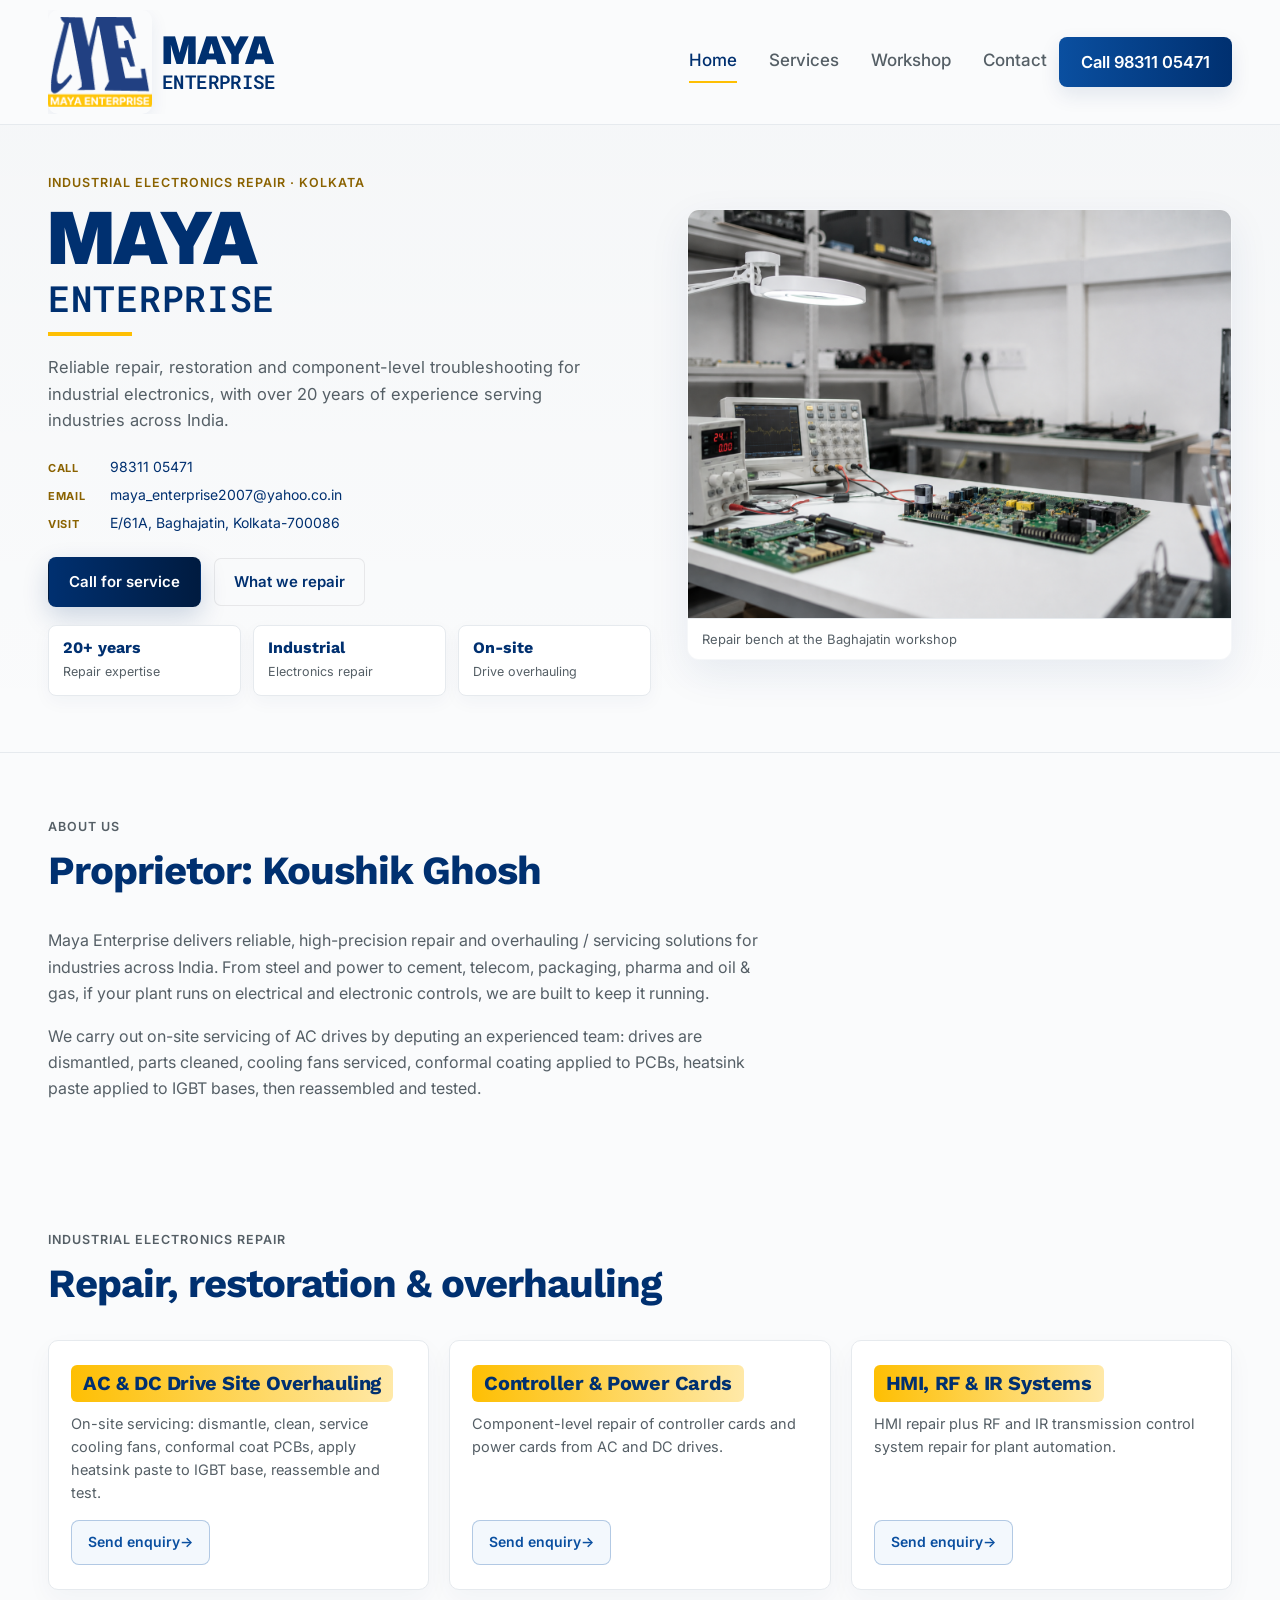
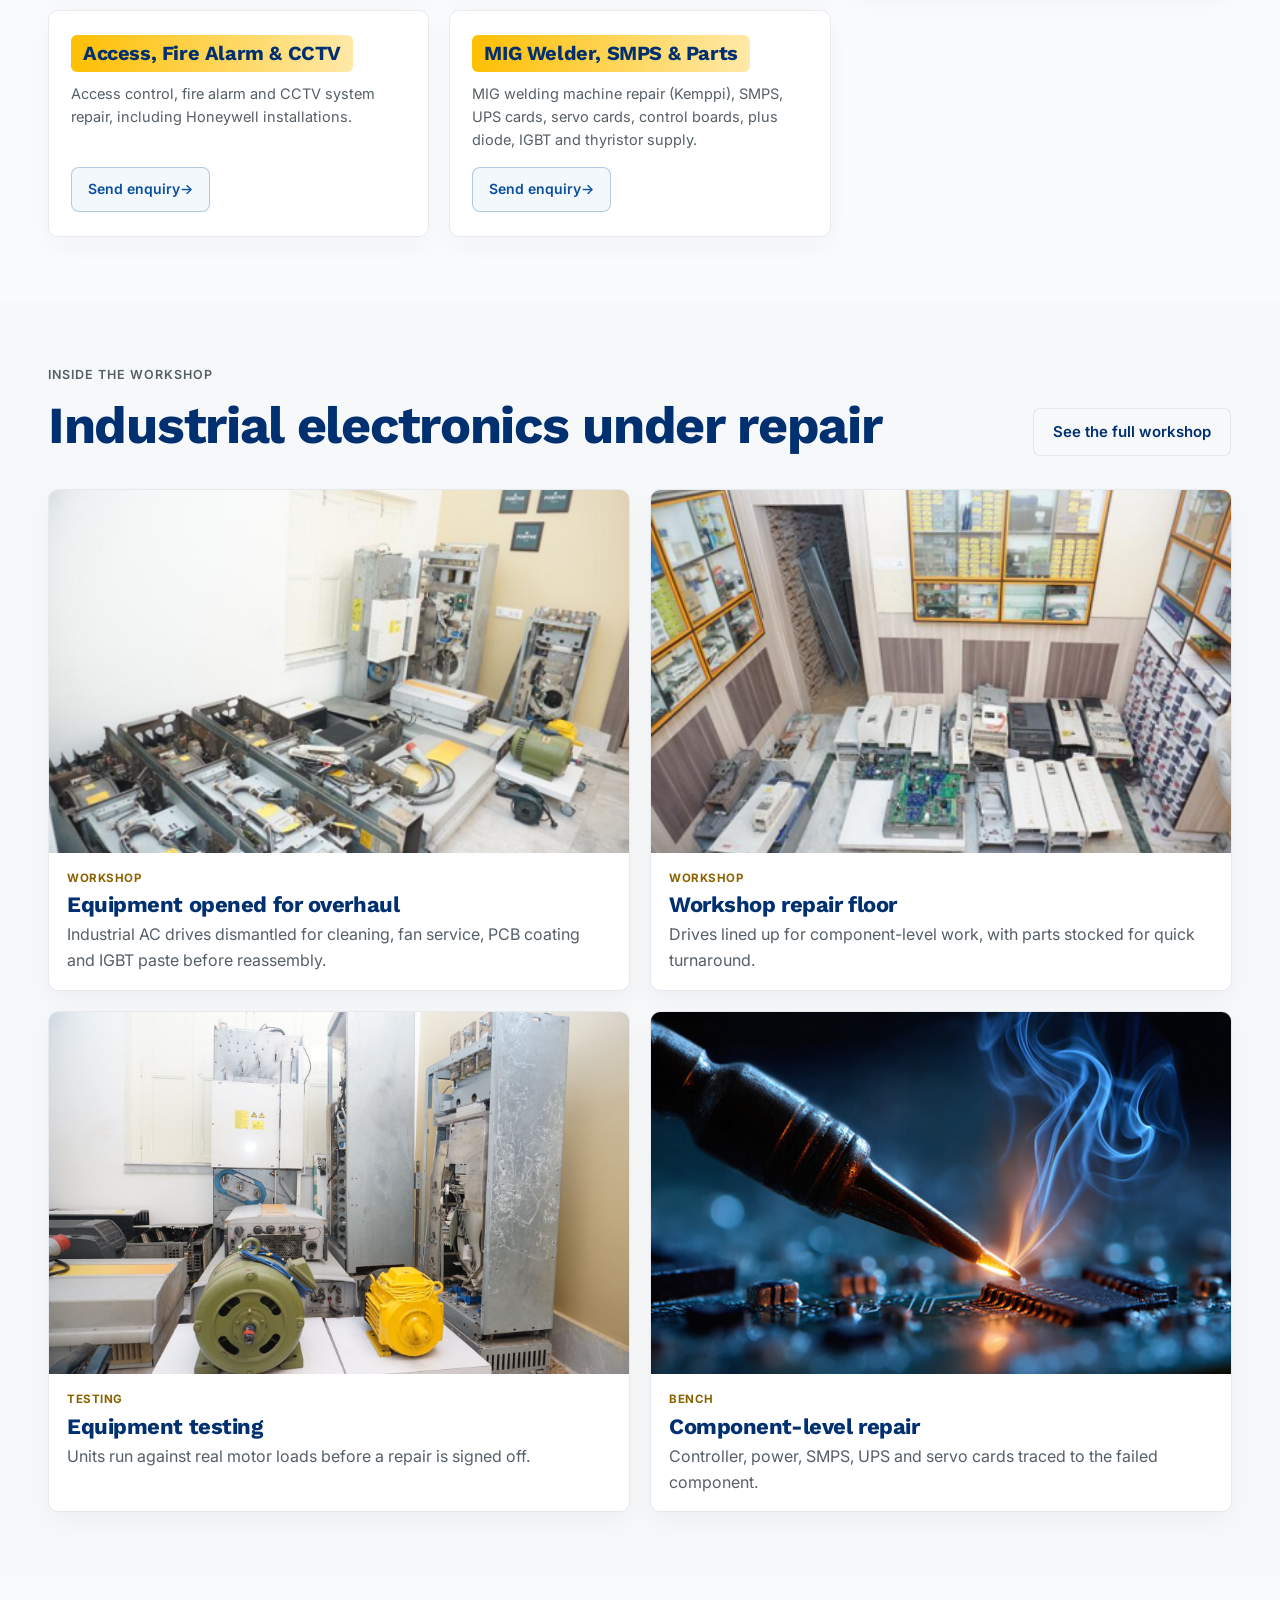
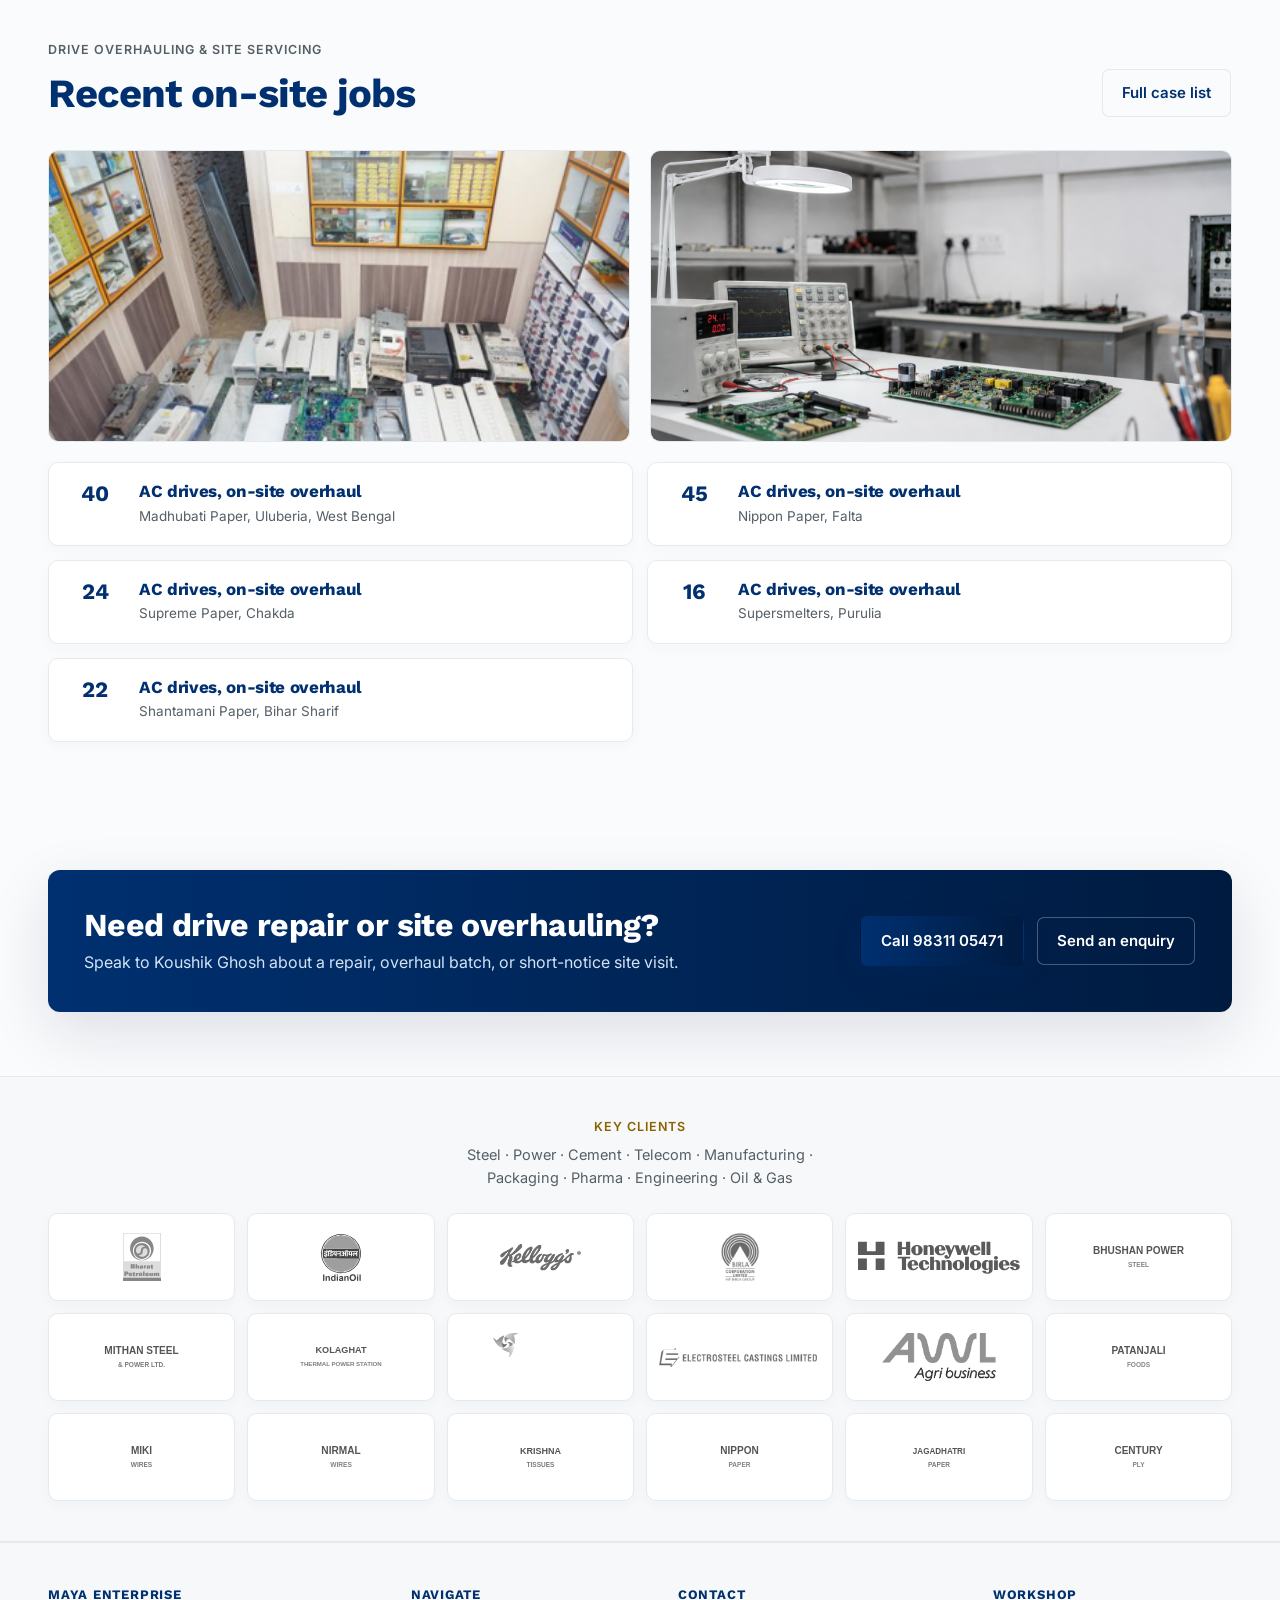
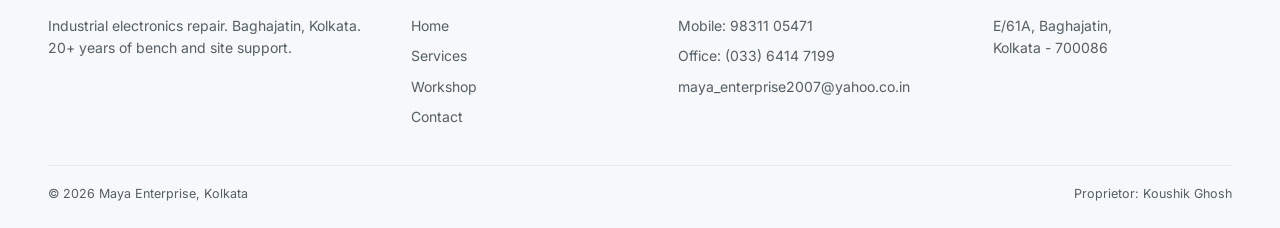
==== commit 8b1ea4bb: "updated" ====
--- a/index.html
+++ b/index.html
@@ -3,8 +3,8 @@
 <head>
 <meta charset="UTF-8">
 <meta name="viewport" content="width=device-width, initial-scale=1.0">
-<title>Maya Enterprise — Industrial Electronics Repair</title>
-<meta name="description" content="Maya Enterprise — industrial electronics repair with 20+ years expertise. AC & DC drive repair, site overhauling and control card service across India.">
+<title>Maya Enterprise | Industrial Electronics Repair</title>
+<meta name="description" content="Maya Enterprise, industrial electronics repair with 20+ years expertise. AC & DC drive repair, site overhauling and control card service across India.">
 <link rel="preconnect" href="https://fonts.googleapis.com">
 <link href="https://fonts.googleapis.com/css2?family=Work+Sans:wght@600;700&family=Inter:wght@400;500;600;900&family=Roboto+Mono:wght@600&display=swap" rel="stylesheet">
 <link rel="stylesheet" href="assets/css/style.css">
@@ -69,7 +69,7 @@
       </div>
     </div>
     <div class="about-intro">
-      <p>Maya Enterprise delivers reliable, high-precision repair and overhauling / servicing solutions for industries across India. From steel and power to cement, telecom, packaging, pharma and oil &amp; gas — if your plant runs on electrical and electronic controls, we are built to keep it running.</p>
+      <p>Maya Enterprise delivers reliable, high-precision repair and overhauling / servicing solutions for industries across India. From steel and power to cement, telecom, packaging, pharma and oil &amp; gas, if your plant runs on electrical and electronic controls, we are built to keep it running.</p>
       <p>We carry out on-site servicing of AC drives by deputing an experienced team: drives are dismantled, parts cleaned, cooling fans serviced, conformal coating applied to PCBs, heatsink paste applied to IGBT bases, then reassembled and tested.</p>
     </div>
   </div>
@@ -101,12 +101,12 @@
       </div>
       <div class="card">
         <h3>Access, Fire Alarm &amp; CCTV</h3>
-        <p>Access control, fire alarm and CCTV system repair — including Honeywell installations.</p>
+        <p>Access control, fire alarm and CCTV system repair, including Honeywell installations.</p>
         <a href="contact.html?service=access-cctv" class="card-enquiry">Send enquiry</a>
       </div>
       <div class="card">
         <h3>MIG Welder, SMPS &amp; Parts</h3>
-        <p>MIG welding machine repair (Kemppi), SMPS, UPS cards, servo cards, control boards — plus diode, IGBT and thyristor supply.</p>
+        <p>MIG welding machine repair (Kemppi), SMPS, UPS cards, servo cards, control boards, plus diode, IGBT and thyristor supply.</p>
         <a href="contact.html?service=other&amp;note=Enquiry+about+MIG+welder%2C+SMPS%2C+UPS+or+parts+supply" class="card-enquiry">Send enquiry</a>
       </div>
     </div>
@@ -176,35 +176,35 @@
       <div class="case-item">
         <span class="case-qty">40</span>
         <div>
-          <h4>AC drives — on-site overhaul</h4>
+          <h4>AC drives, on-site overhaul</h4>
           <p>Madhubati Paper, Uluberia, West Bengal</p>
         </div>
       </div>
       <div class="case-item">
         <span class="case-qty">45</span>
         <div>
-          <h4>AC drives — on-site overhaul</h4>
+          <h4>AC drives, on-site overhaul</h4>
           <p>Nippon Paper, Falta</p>
         </div>
       </div>
       <div class="case-item">
         <span class="case-qty">24</span>
         <div>
-          <h4>AC drives — on-site overhaul</h4>
+          <h4>AC drives, on-site overhaul</h4>
           <p>Supreme Paper, Chakda</p>
         </div>
       </div>
       <div class="case-item">
         <span class="case-qty">16</span>
         <div>
-          <h4>AC drives — on-site overhaul</h4>
+          <h4>AC drives, on-site overhaul</h4>
           <p>Supersmelters, Purulia</p>
         </div>
       </div>
       <div class="case-item">
         <span class="case-qty">22</span>
         <div>
-          <h4>AC drives — on-site overhaul</h4>
+          <h4>AC drives, on-site overhaul</h4>
           <p>Shantamani Paper, Bihar Sharif</p>
         </div>
       </div>
@@ -282,7 +282,7 @@
       </div>
       <div>
         <h5>Workshop</h5>
-        <p>E/61A, Baghajatin,<br>Kolkata – 700086</p>
+        <p>E/61A, Baghajatin,<br>Kolkata - 700086</p>
       </div>
     </div>
     <div class="footer-bottom">
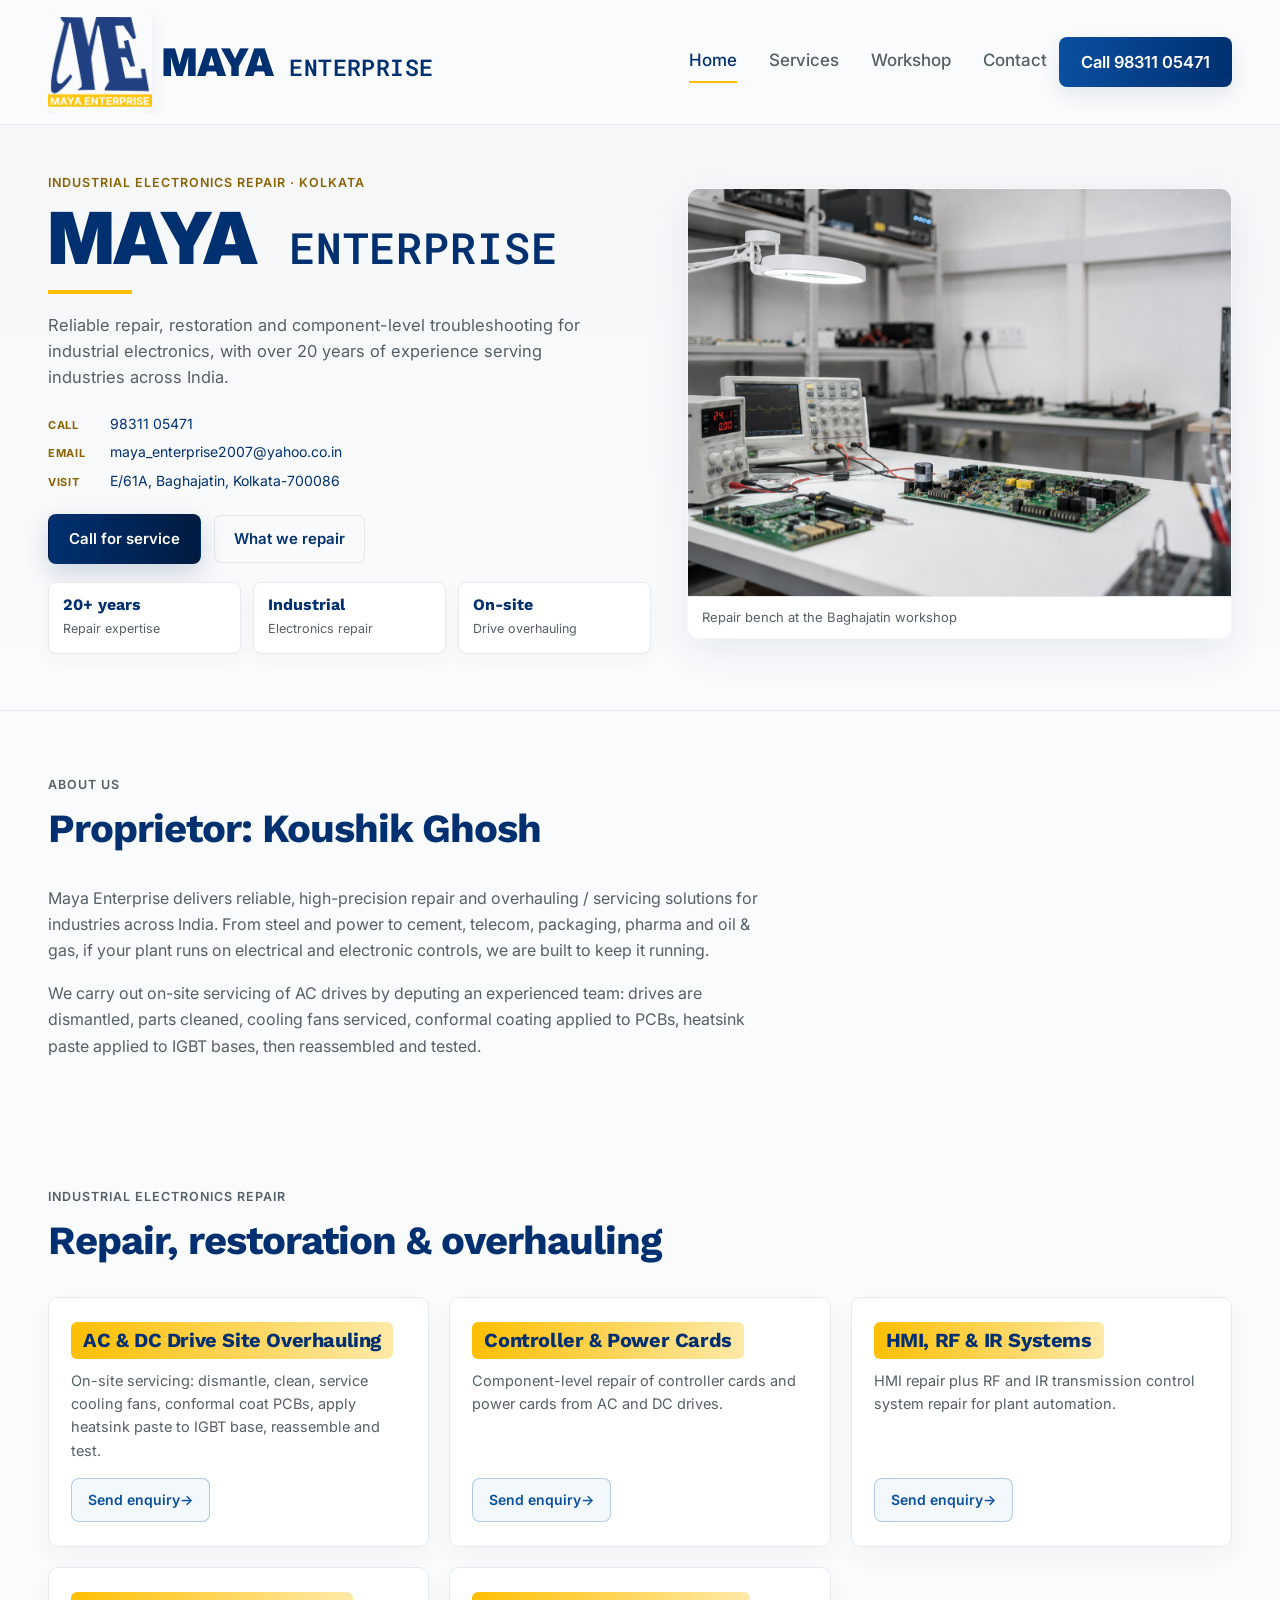
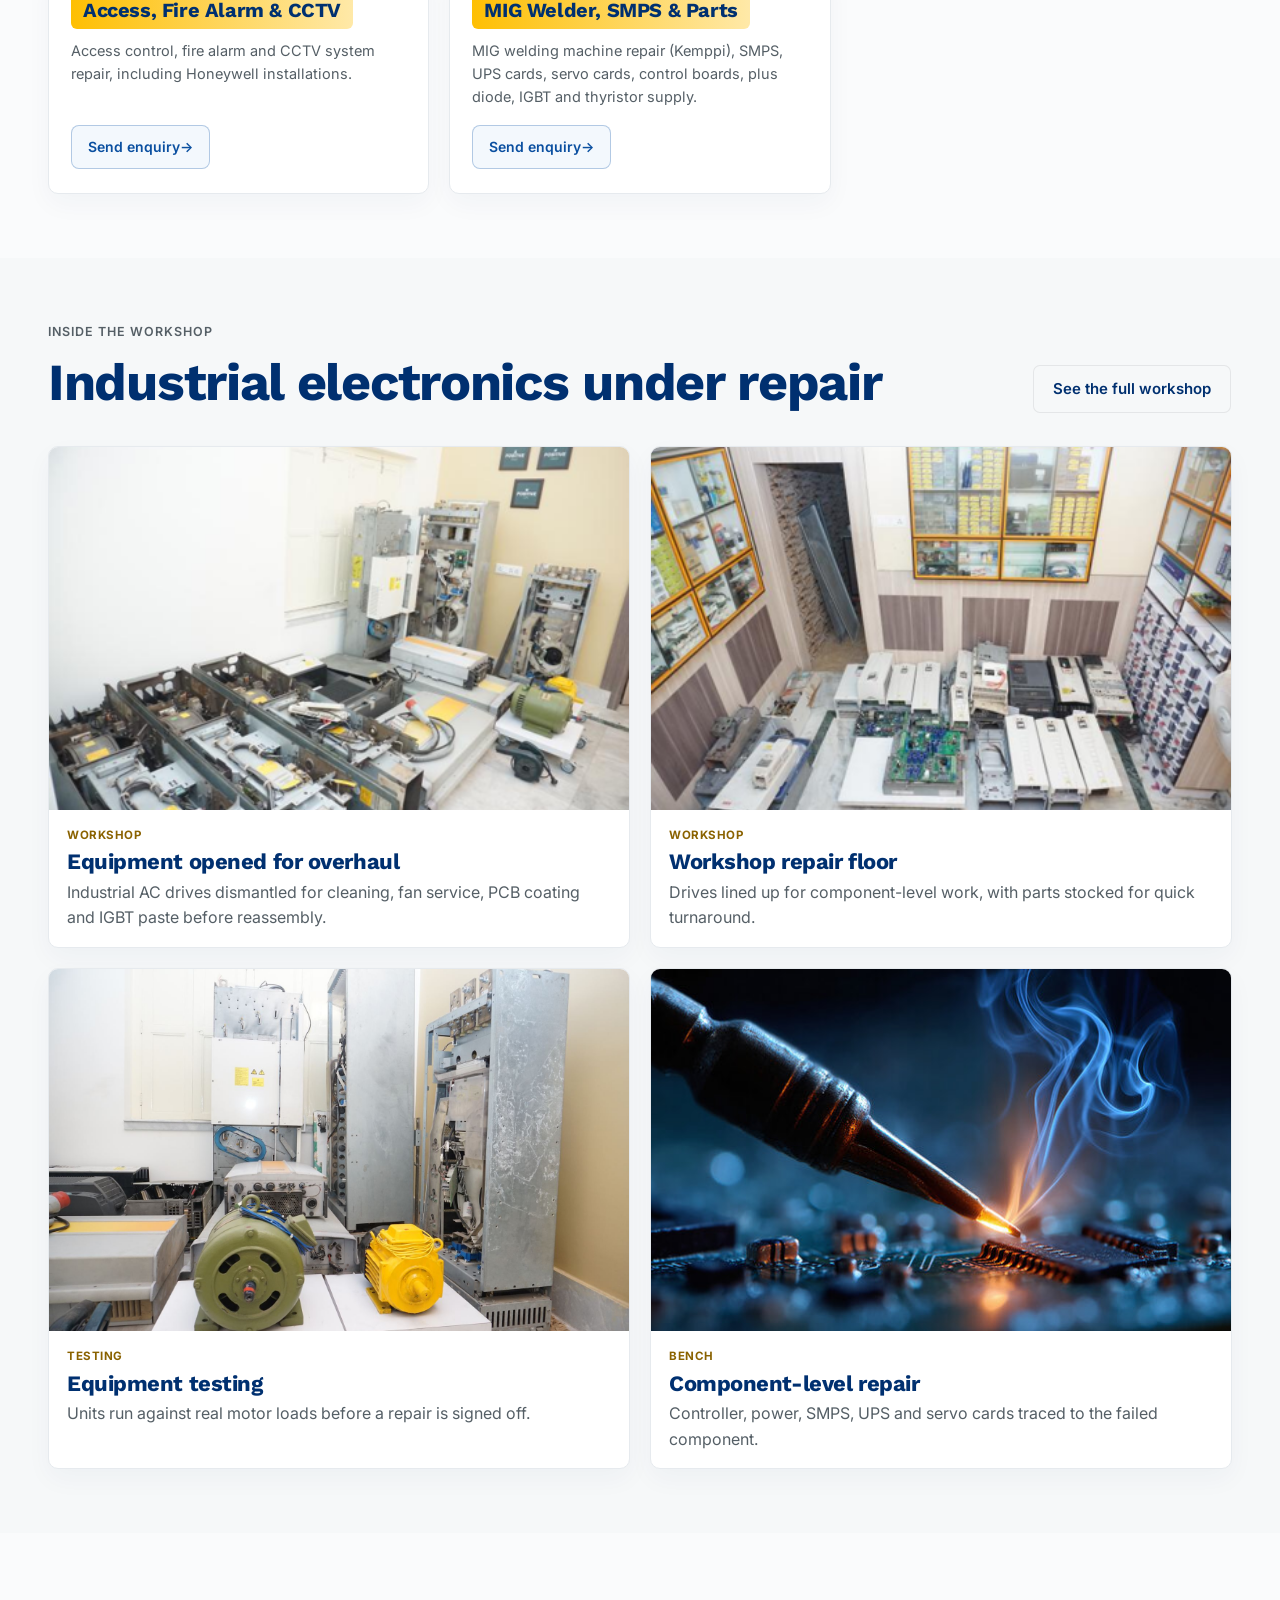
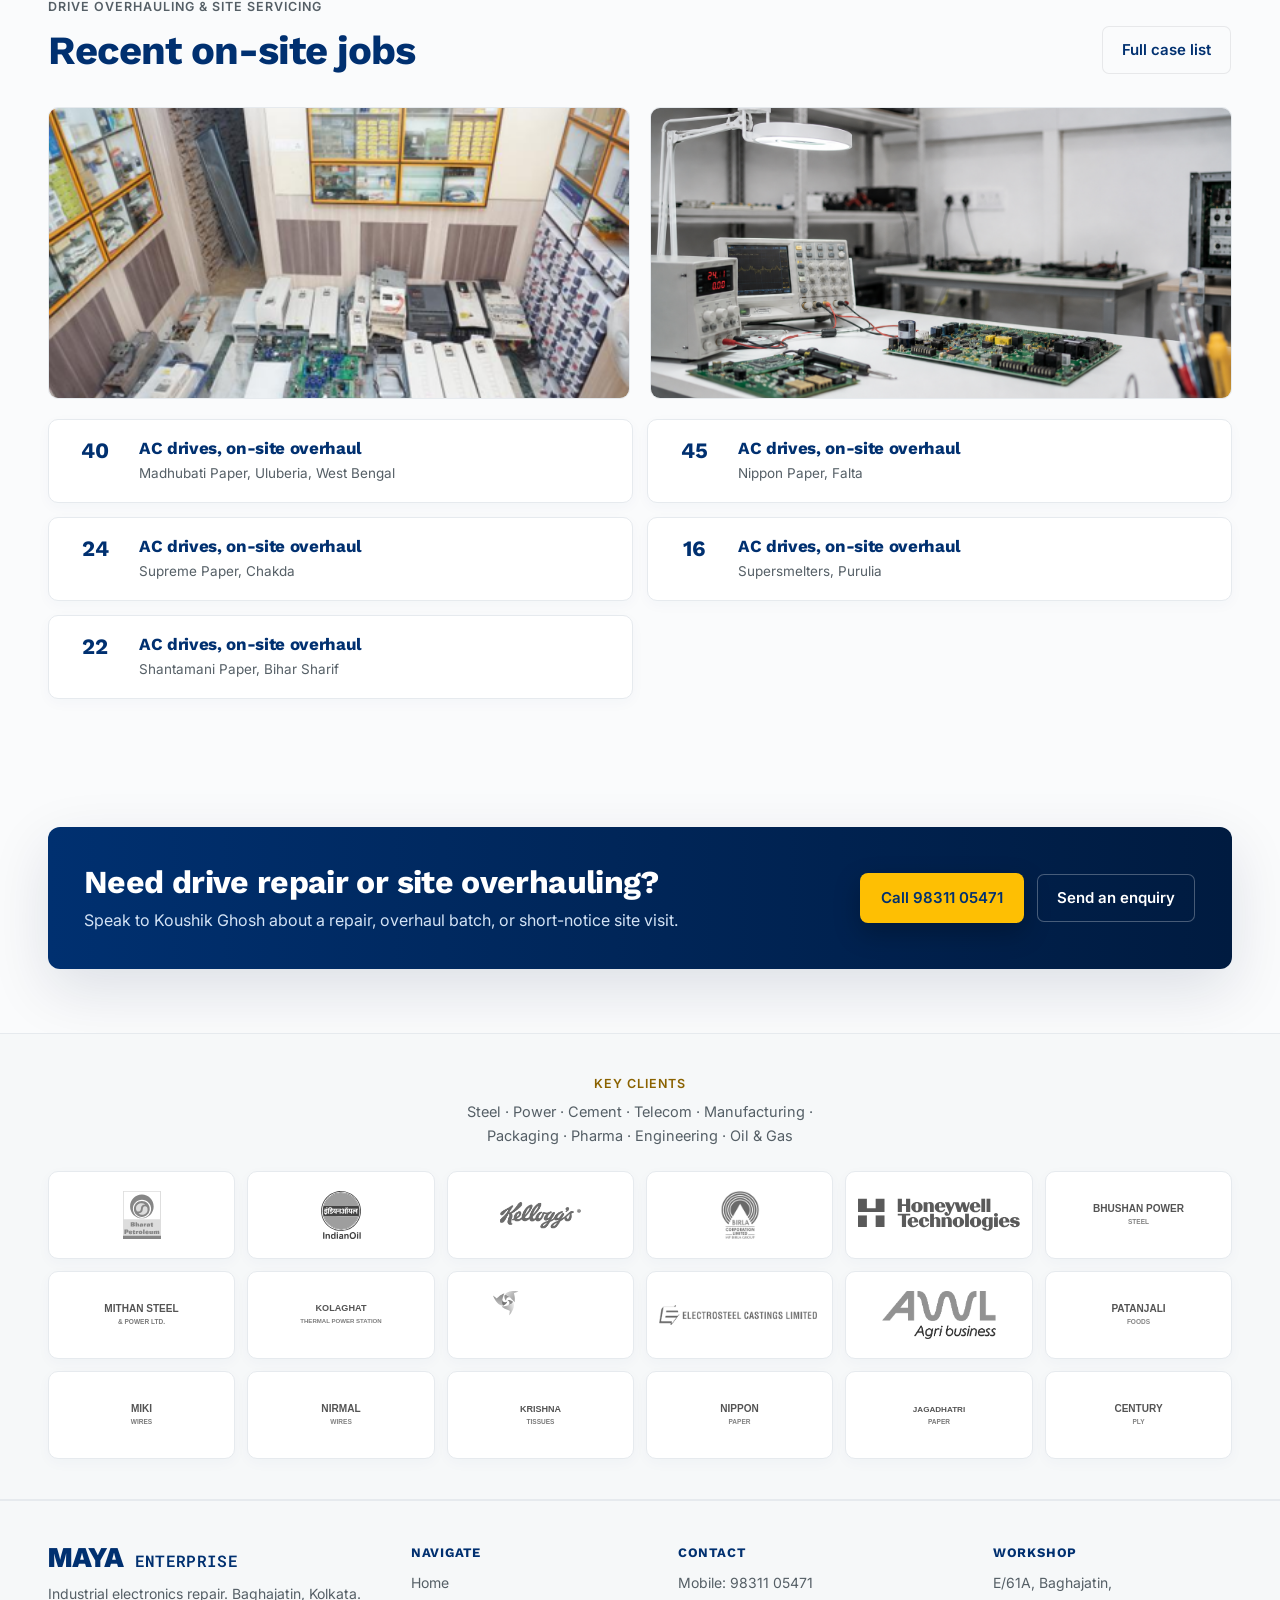
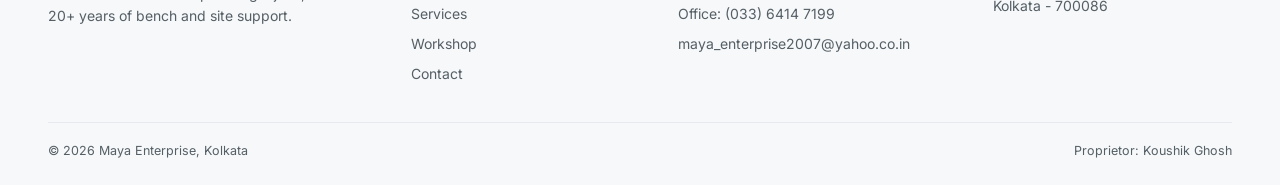
==== commit f4981661: "updated" ====
--- a/index.html
+++ b/index.html
@@ -15,7 +15,7 @@
   <div class="wrap nav">
     <a href="index.html" class="brand">
       <span class="brand-mark"><img src="MAYA%20LOGO%20Vector.png" alt="Maya Enterprise logo"></span>
-      <span class="brand-text"><span class="bt-maya">MAYA</span><span class="bt-ent">ENTERPRISE</span></span>
+      <span class="brand-text"><span class="bt-maya">MAYA</span> <span class="bt-ent">ENTERPRISE</span></span>
     </a>
     <nav class="nav-links">
       <a href="index.html" class="active">Home</a>
@@ -36,7 +36,7 @@
   <div class="wrap hero-grid">
     <div class="hero-copy">
       <p class="eyebrow">Industrial Electronics Repair · Kolkata</p>
-      <h1 class="wordmark"><span class="bt-maya">MAYA</span><span class="bt-ent">ENTERPRISE</span></h1>
+      <h1 class="wordmark"><span class="bt-maya">MAYA</span> <span class="bt-ent">ENTERPRISE</span></h1>
       <p class="lead">Reliable repair, restoration and component-level troubleshooting for industrial electronics, with over 20 years of experience serving industries across India.</p>
       <div class="hero-contact" aria-label="Maya Enterprise contact details">
         <a href="tel:+919831105471"><strong>Call</strong> 98311 05471</a>
@@ -260,7 +260,7 @@
   <div class="wrap">
     <div class="footer-grid">
       <div>
-        <h5>MAYA ENTERPRISE</h5>
+        <h5 class="wordmark-sm"><span class="bt-maya">MAYA</span> <span class="bt-ent">ENTERPRISE</span></h5>
         <p>Industrial electronics repair. Baghajatin, Kolkata. 20+ years of bench and site support.</p>
       </div>
       <div>
--- a/assets/css/style.css
+++ b/assets/css/style.css
@@ -170,7 +170,7 @@
 
 .bt-maya,
 .bt-ent {
-  display: block;
+  display: inline;
   color: var(--navy);
 }
 
@@ -185,10 +185,9 @@
 .bt-ent {
   font-family: "Roboto Mono", ui-monospace, Consolas, monospace;
   font-weight: 600;
-  font-size: 0.5em;
+  font-size: 0.6em;
   letter-spacing: 0.02em;
-  line-height: 1.1;
-  margin-top: 0.12em;
+  margin-left: 0.25em;
 }
 
 .hero h1.wordmark {
@@ -882,6 +881,12 @@
 .cta-banner p {
   color: #D3E3F5;
   margin-top: 6px;
+}
+
+.cta-banner .btn-primary {
+  background: var(--yellow);
+  color: var(--navy);
+  box-shadow: 0 10px 26px rgba(0, 0, 0, 0.25);
 }
 
 .cta-banner .btn-outline {
@@ -1414,3 +1419,10 @@
   .photo-panel:hover img,
   .card.has-media:hover .card-media img { transform: none; }
 }
+
+.footer-grid h5.wordmark-sm {
+  font-size: 26px;
+  letter-spacing: 0;
+  text-transform: none;
+  line-height: 1;
+}
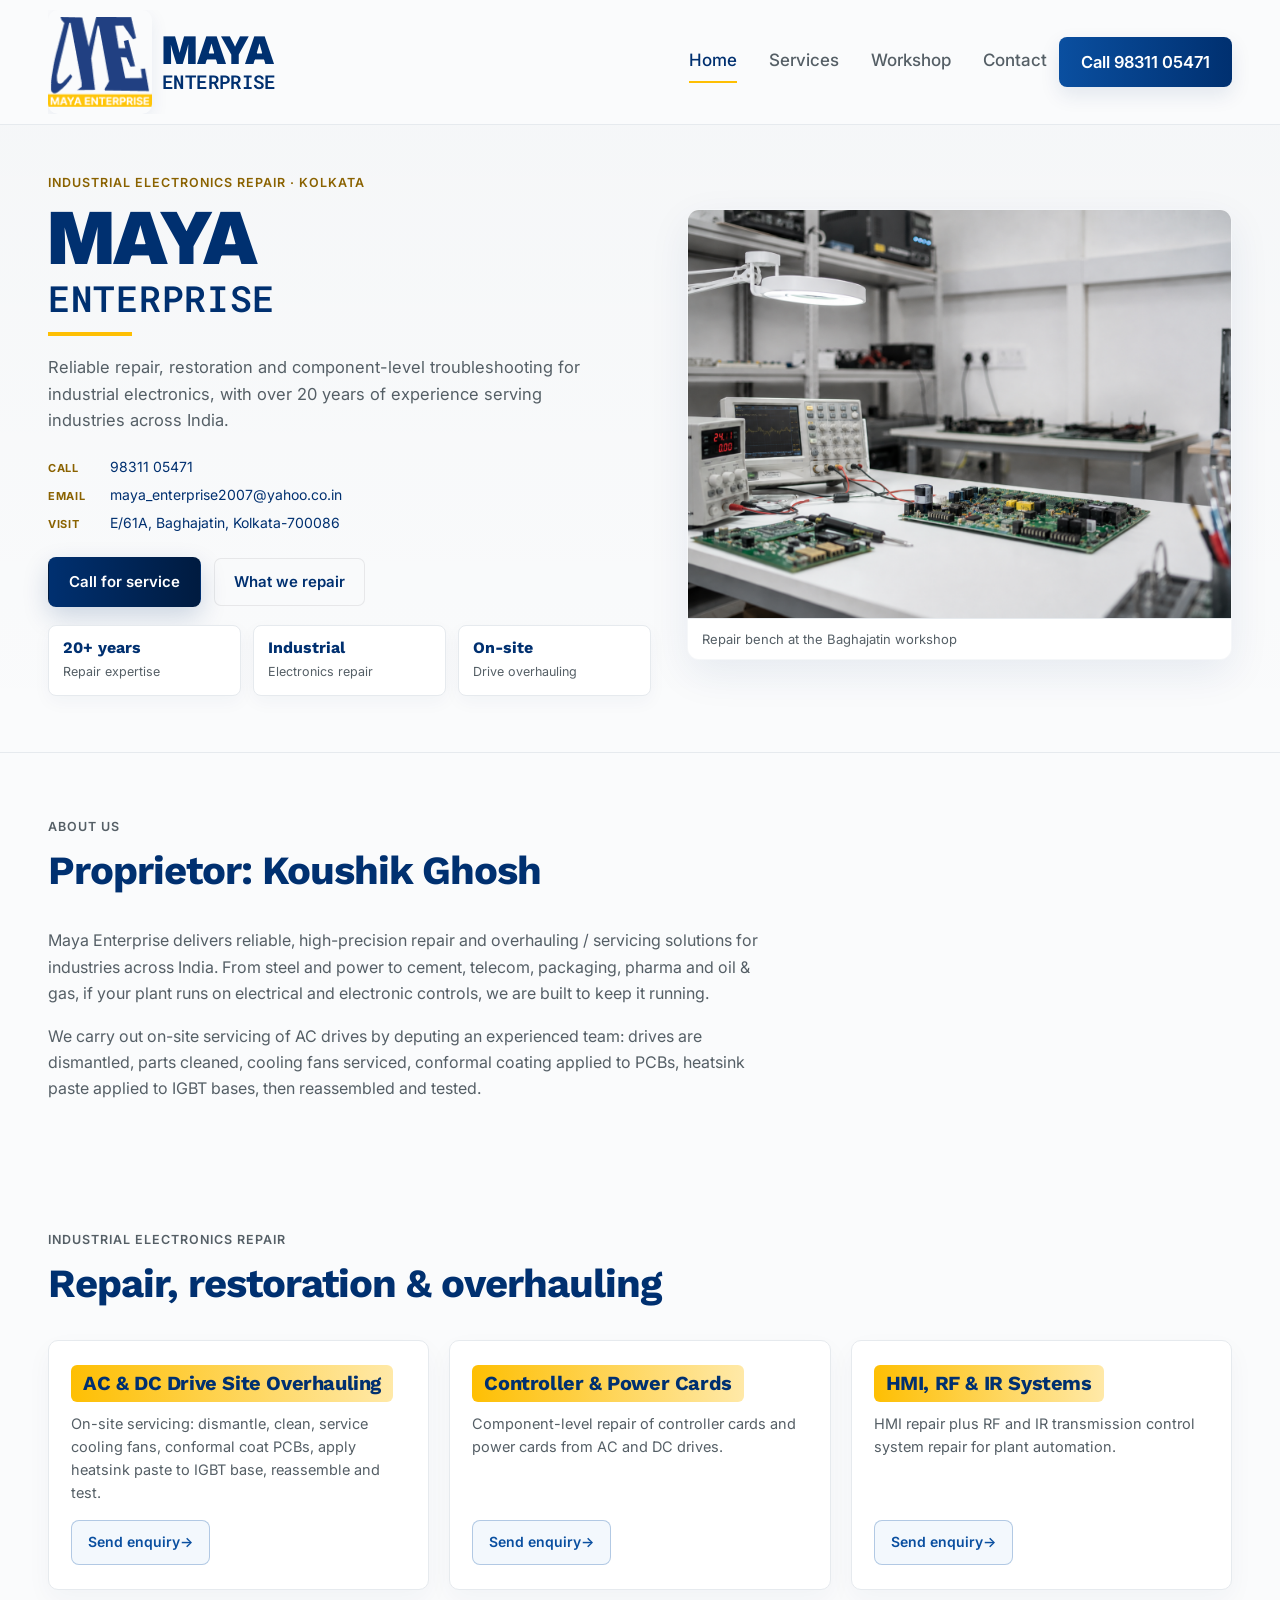
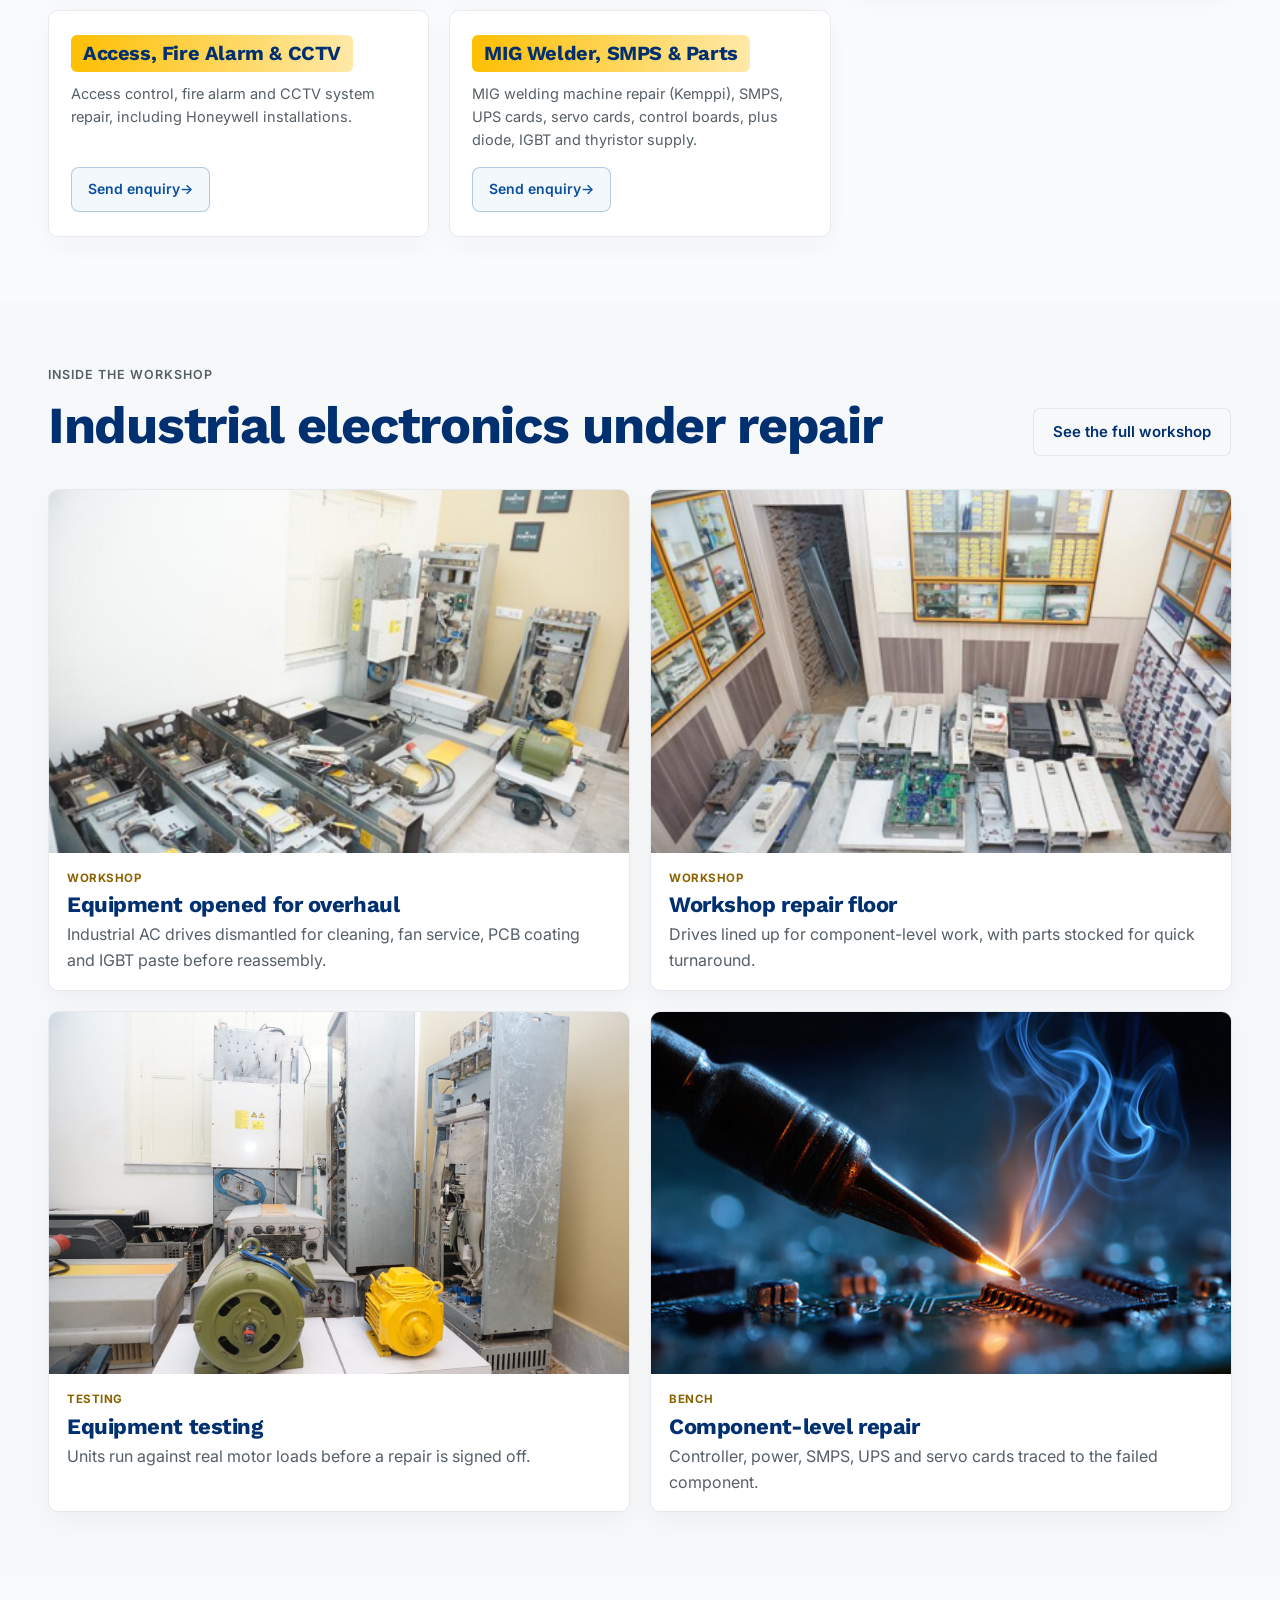
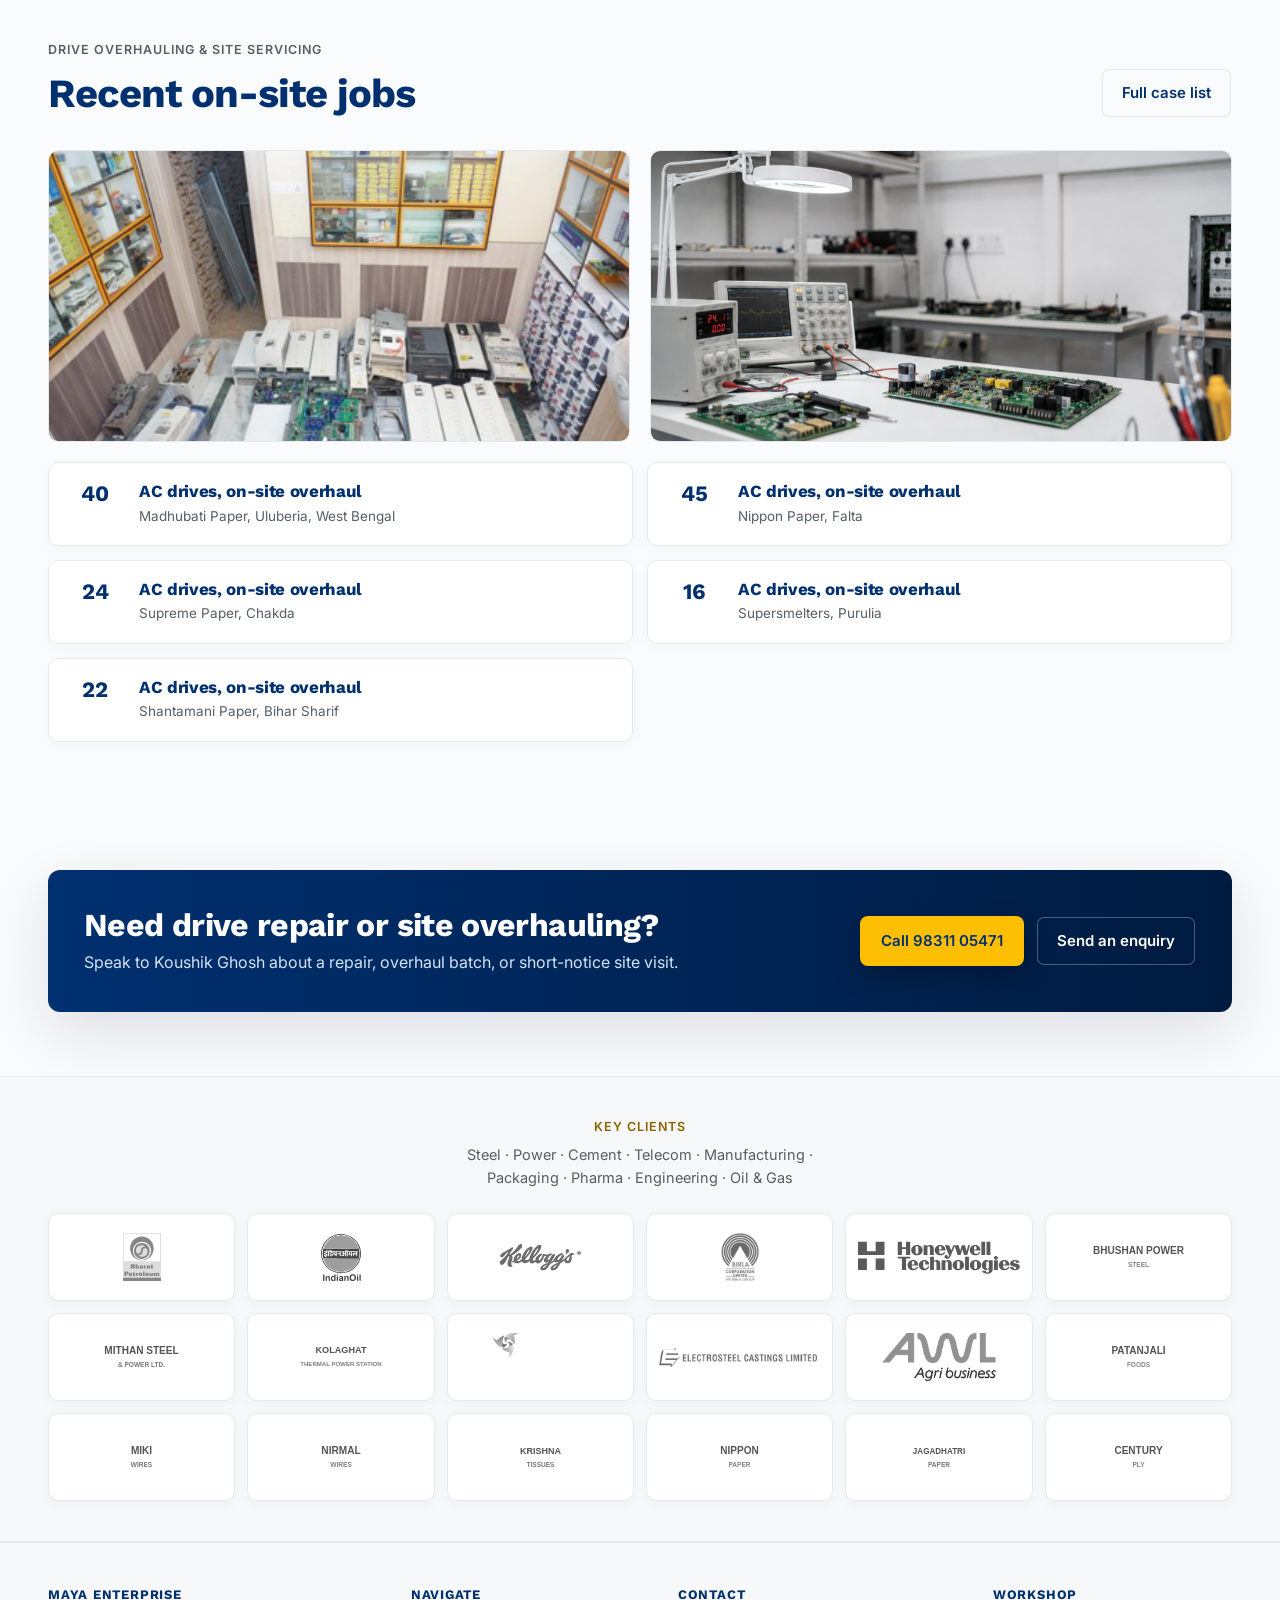
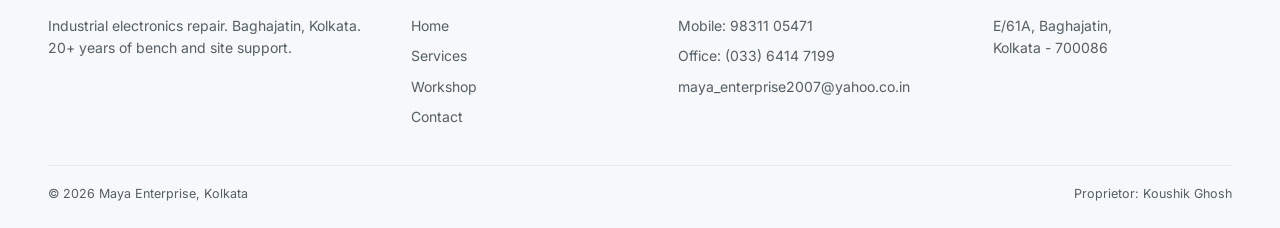
==== commit cc150708: "updated" ====
--- a/index.html
+++ b/index.html
@@ -15,7 +15,7 @@
   <div class="wrap nav">
     <a href="index.html" class="brand">
       <span class="brand-mark"><img src="MAYA%20LOGO%20Vector.png" alt="Maya Enterprise logo"></span>
-      <span class="brand-text"><span class="bt-maya">MAYA</span> <span class="bt-ent">ENTERPRISE</span></span>
+      <span class="brand-text"><span class="bt-maya">MAYA</span><span class="bt-ent">ENTERPRISE</span></span>
     </a>
     <nav class="nav-links">
       <a href="index.html" class="active">Home</a>
@@ -36,7 +36,7 @@
   <div class="wrap hero-grid">
     <div class="hero-copy">
       <p class="eyebrow">Industrial Electronics Repair · Kolkata</p>
-      <h1 class="wordmark"><span class="bt-maya">MAYA</span> <span class="bt-ent">ENTERPRISE</span></h1>
+      <h1 class="wordmark"><span class="bt-maya">MAYA</span><span class="bt-ent">ENTERPRISE</span></h1>
       <p class="lead">Reliable repair, restoration and component-level troubleshooting for industrial electronics, with over 20 years of experience serving industries across India.</p>
       <div class="hero-contact" aria-label="Maya Enterprise contact details">
         <a href="tel:+919831105471"><strong>Call</strong> 98311 05471</a>
@@ -260,7 +260,7 @@
   <div class="wrap">
     <div class="footer-grid">
       <div>
-        <h5 class="wordmark-sm"><span class="bt-maya">MAYA</span> <span class="bt-ent">ENTERPRISE</span></h5>
+        <h5>MAYA ENTERPRISE</h5>
         <p>Industrial electronics repair. Baghajatin, Kolkata. 20+ years of bench and site support.</p>
       </div>
       <div>
--- a/assets/css/style.css
+++ b/assets/css/style.css
@@ -170,7 +170,7 @@
 
 .bt-maya,
 .bt-ent {
-  display: inline;
+  display: block;
   color: var(--navy);
 }
 
@@ -185,9 +185,10 @@
 .bt-ent {
   font-family: "Roboto Mono", ui-monospace, Consolas, monospace;
   font-weight: 600;
-  font-size: 0.6em;
+  font-size: 0.5em;
   letter-spacing: 0.02em;
-  margin-left: 0.25em;
+  line-height: 1.1;
+  margin-top: 0.12em;
 }
 
 .hero h1.wordmark {
@@ -1419,10 +1420,3 @@
   .photo-panel:hover img,
   .card.has-media:hover .card-media img { transform: none; }
 }
-
-.footer-grid h5.wordmark-sm {
-  font-size: 26px;
-  letter-spacing: 0;
-  text-transform: none;
-  line-height: 1;
-}
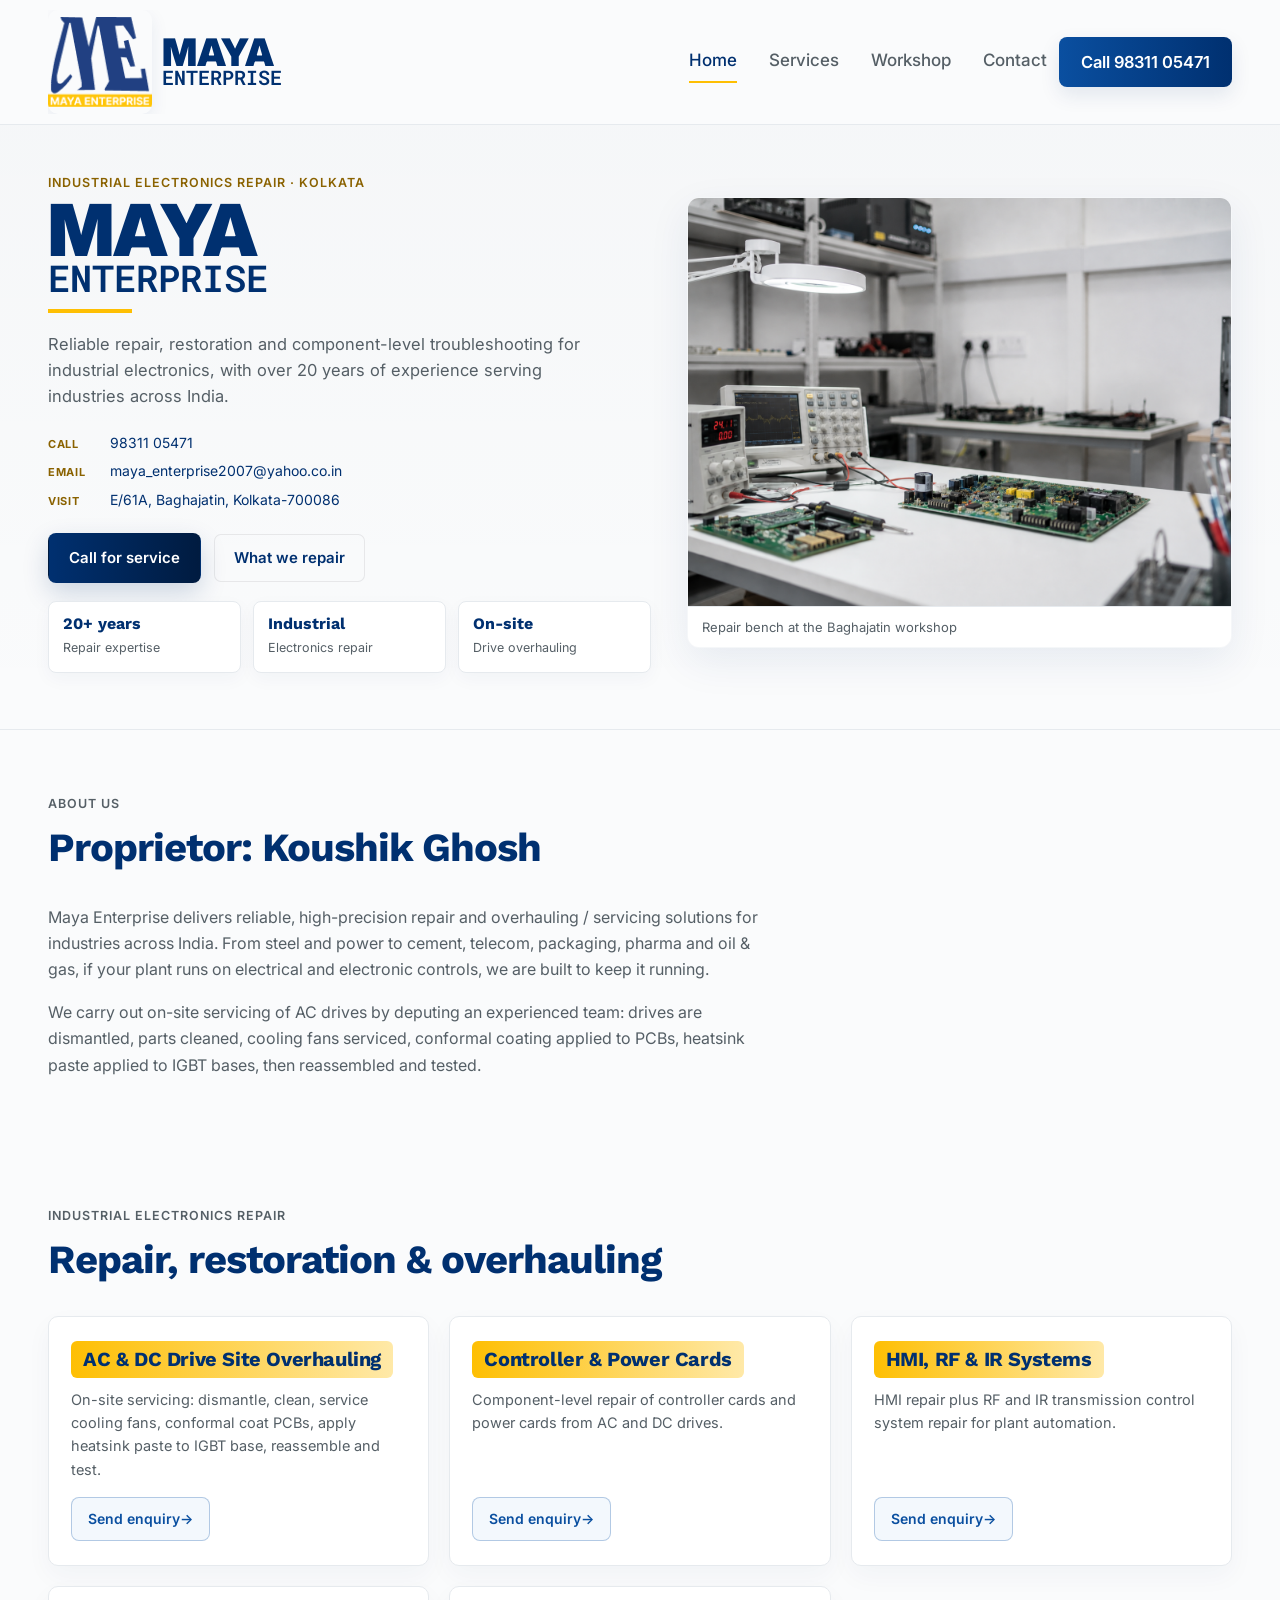
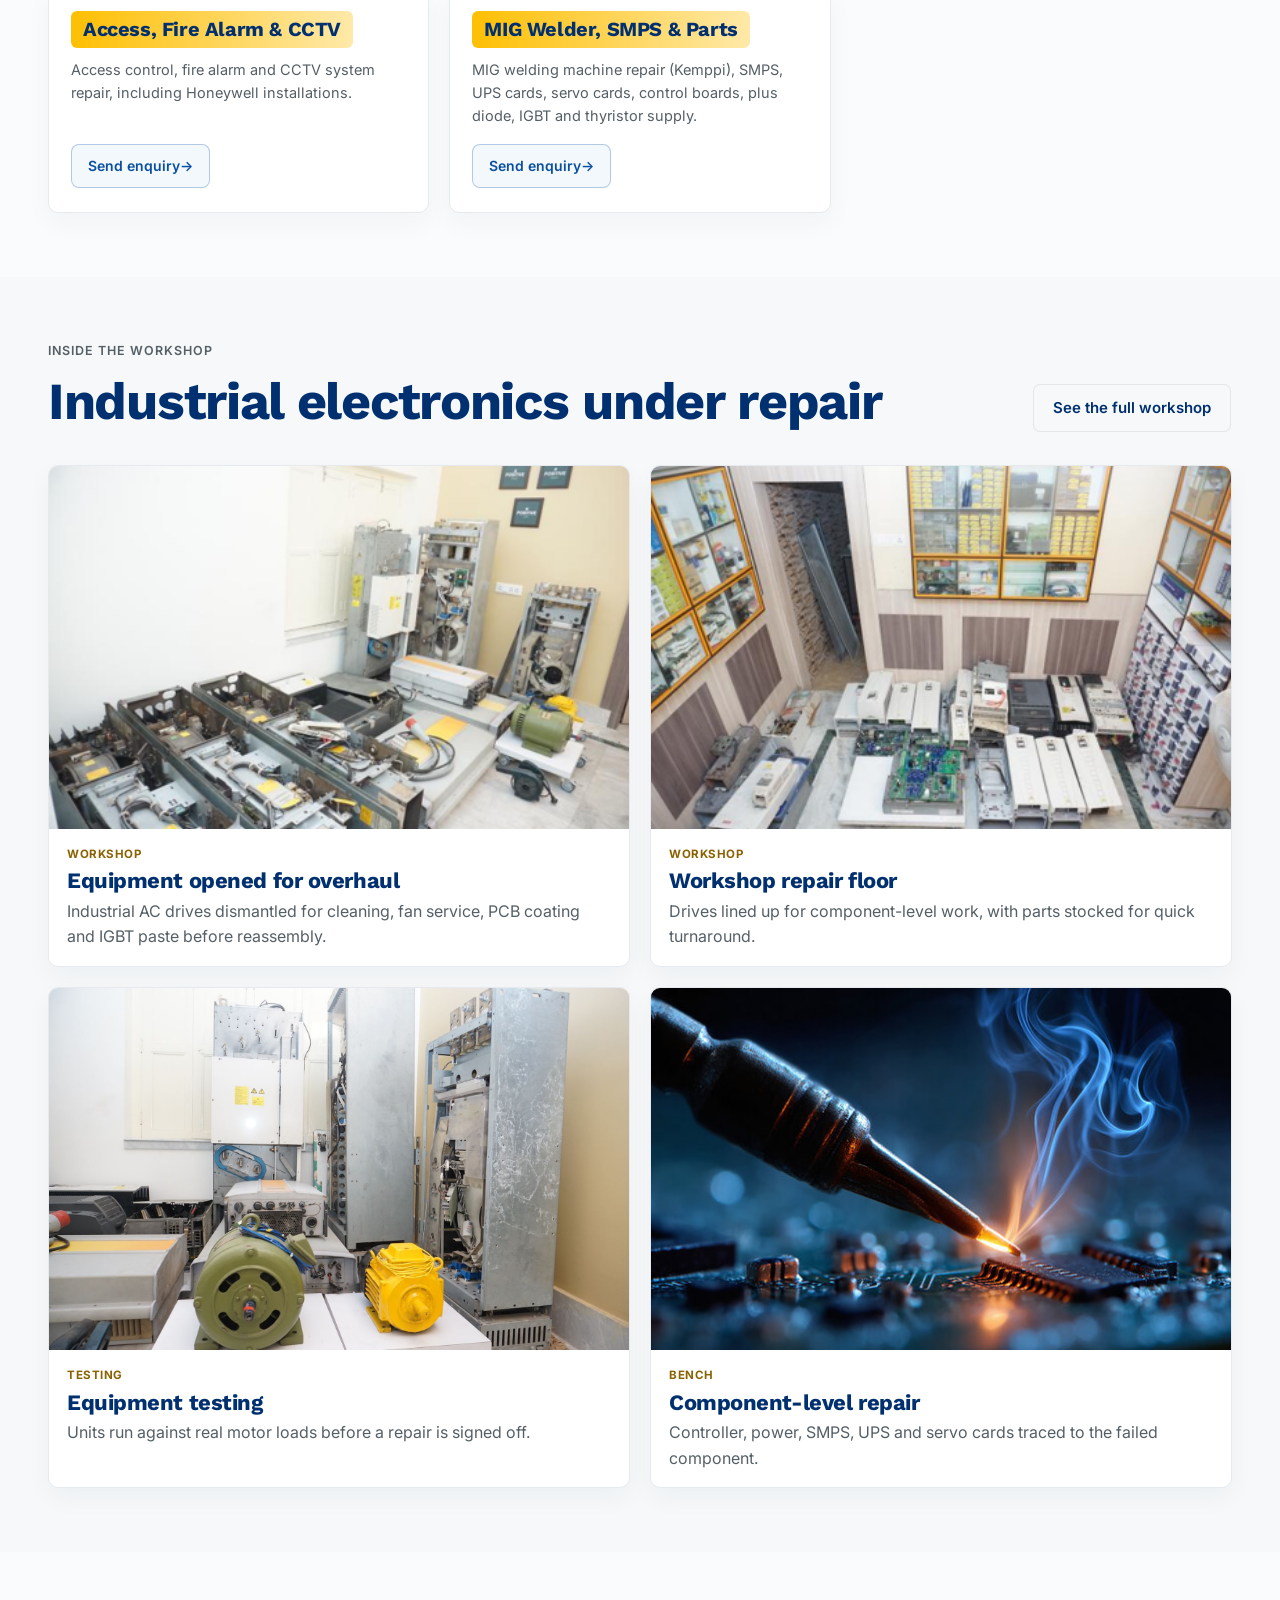
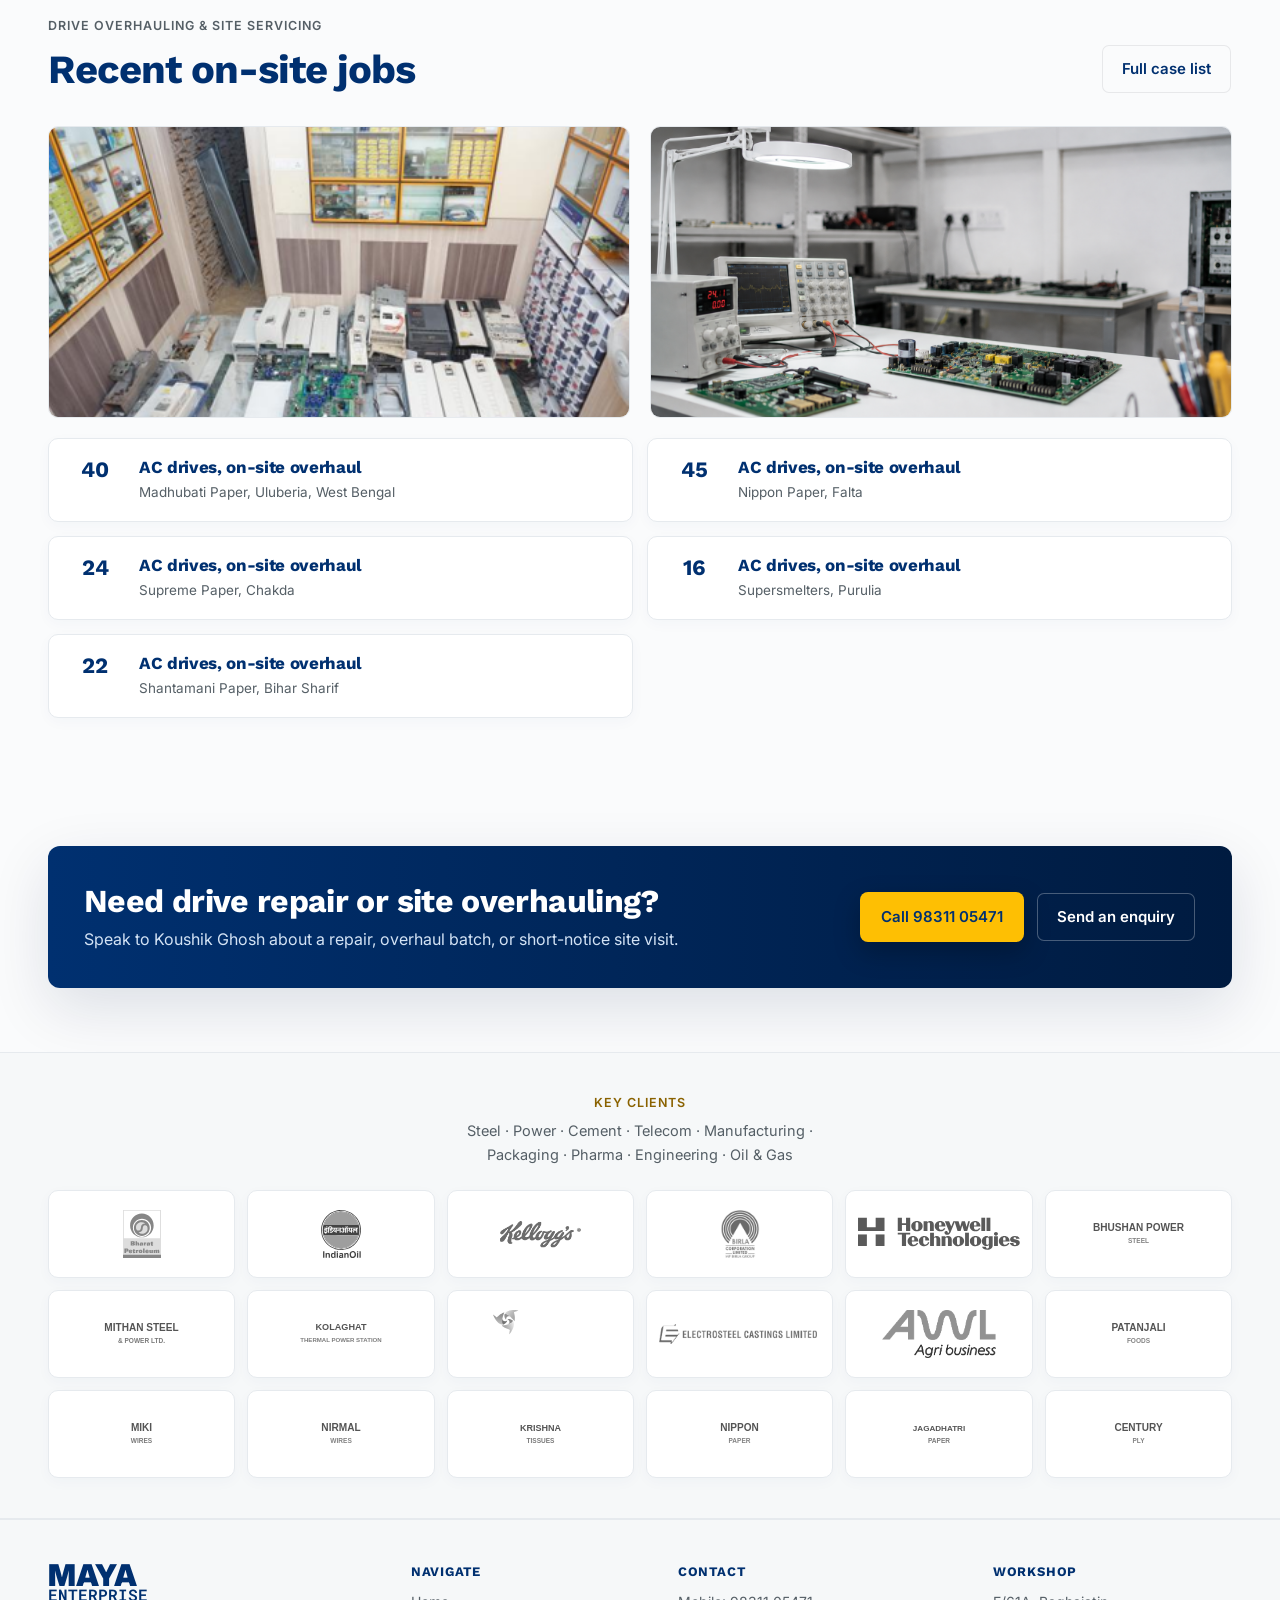
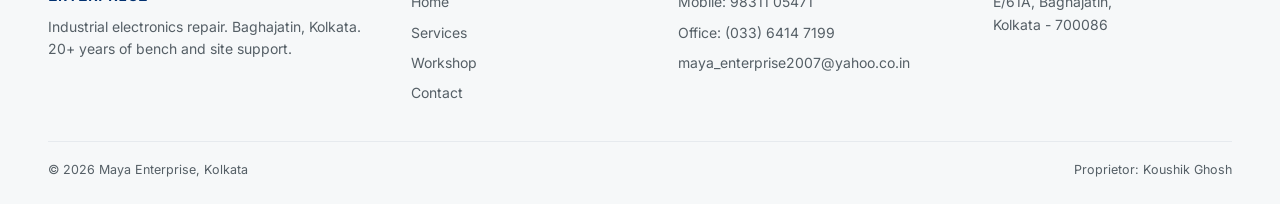
==== commit 6798fe45: "updated" ====
--- a/index.html
+++ b/index.html
@@ -260,7 +260,7 @@
   <div class="wrap">
     <div class="footer-grid">
       <div>
-        <h5>MAYA ENTERPRISE</h5>
+        <h5 class="wordmark-sm"><span class="bt-maya">MAYA</span><span class="bt-ent">ENTERPRISE</span></h5>
         <p>Industrial electronics repair. Baghajatin, Kolkata. 20+ years of bench and site support.</p>
       </div>
       <div>
--- a/assets/css/style.css
+++ b/assets/css/style.css
@@ -166,6 +166,7 @@
   line-height: 1;
   min-width: 0;
   white-space: nowrap;
+  display: inline-block;
 }
 
 .bt-maya,
@@ -179,19 +180,21 @@
   font-weight: 900;
   font-size: 1em;
   letter-spacing: -0.01em;
-  line-height: 1;
+  line-height: 0.78;
 }
 
 .bt-ent {
   font-family: "Roboto Mono", ui-monospace, Consolas, monospace;
   font-weight: 600;
-  font-size: 0.5em;
-  letter-spacing: 0.02em;
-  line-height: 1.1;
-  margin-top: 0.12em;
+  font-size: 0.52em;
+  letter-spacing: 0;
+  line-height: 0.9;
+  margin-top: 0.06em;
+  white-space: nowrap;
 }
 
 .hero h1.wordmark {
+  display: inline-block;
   font-size: clamp(44px, 5.6vw, 72px);
   line-height: 1;
   letter-spacing: 0;
@@ -1420,3 +1423,12 @@
   .photo-panel:hover img,
   .card.has-media:hover .card-media img { transform: none; }
 }
+
+.footer-grid h5.wordmark-sm {
+  display: inline-block;
+  font-size: 30px;
+  letter-spacing: 0;
+  text-transform: none;
+  line-height: 1;
+  margin-bottom: 14px;
+}
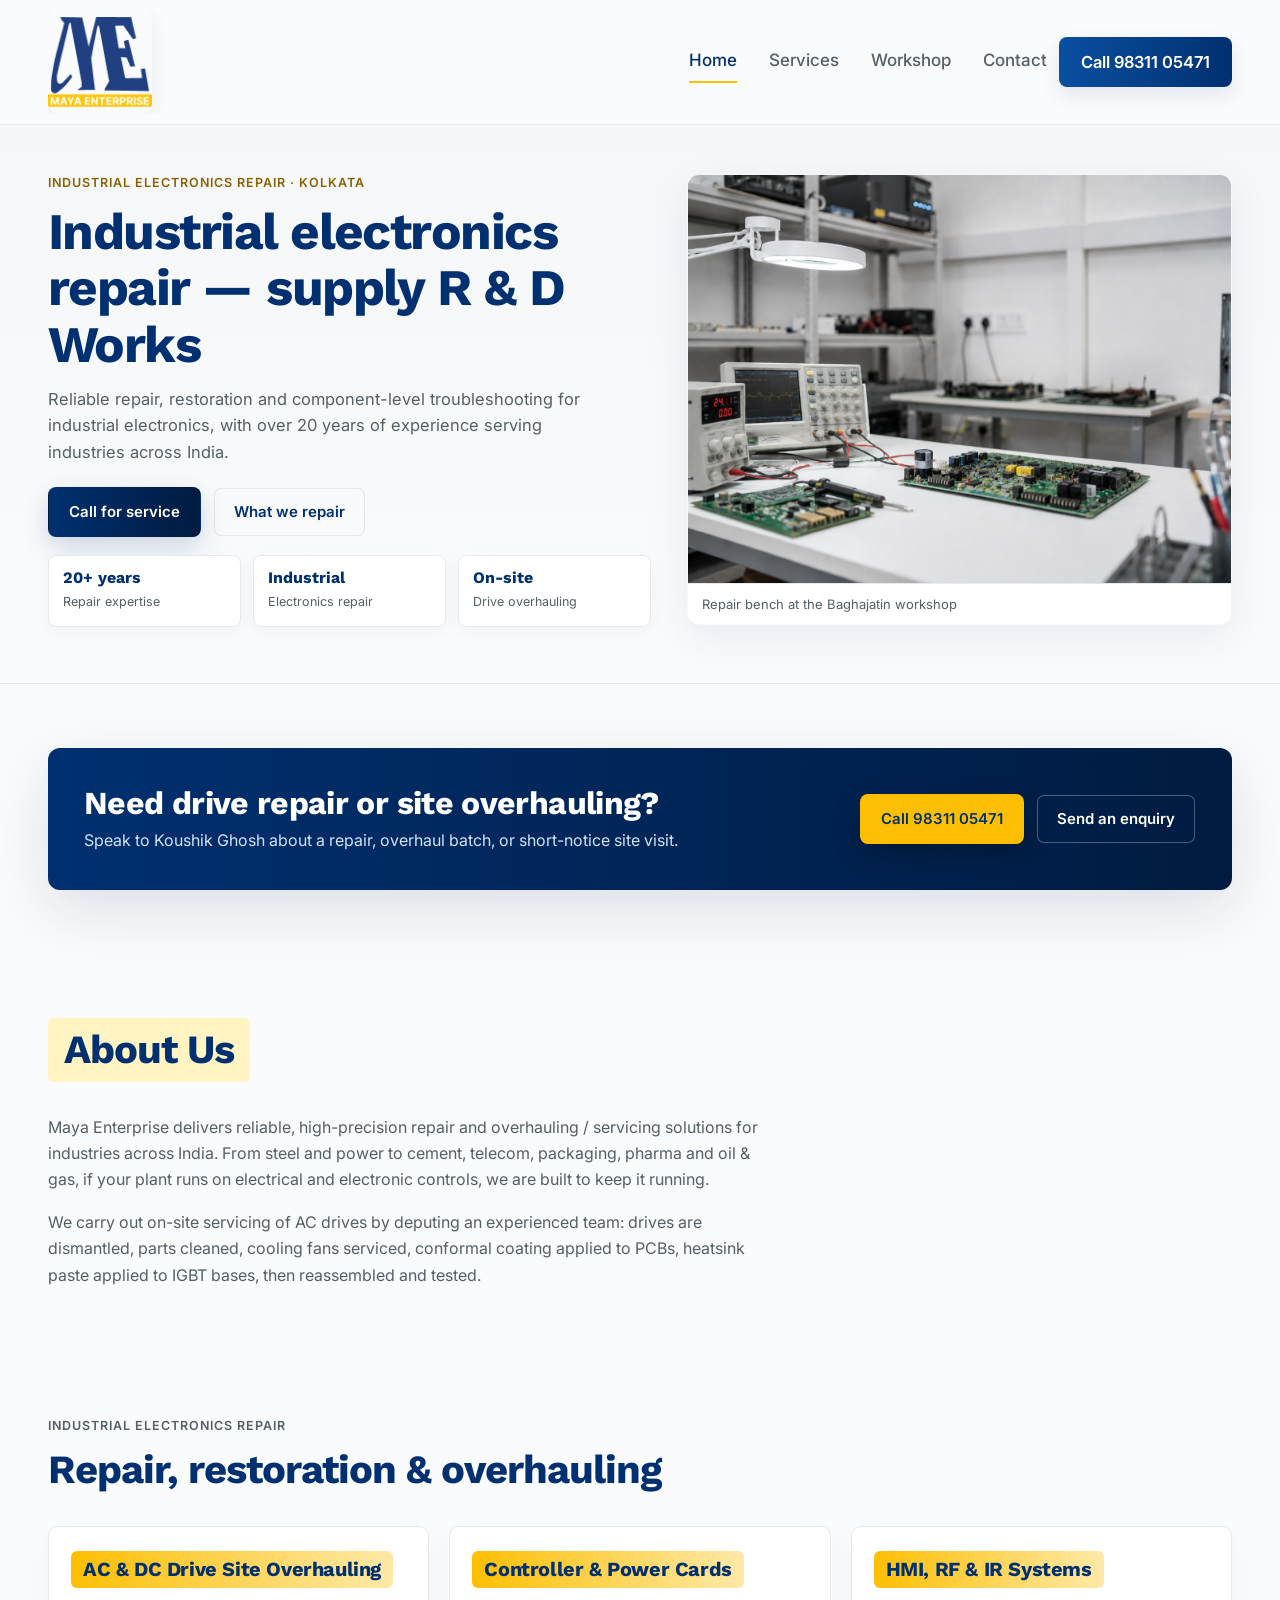
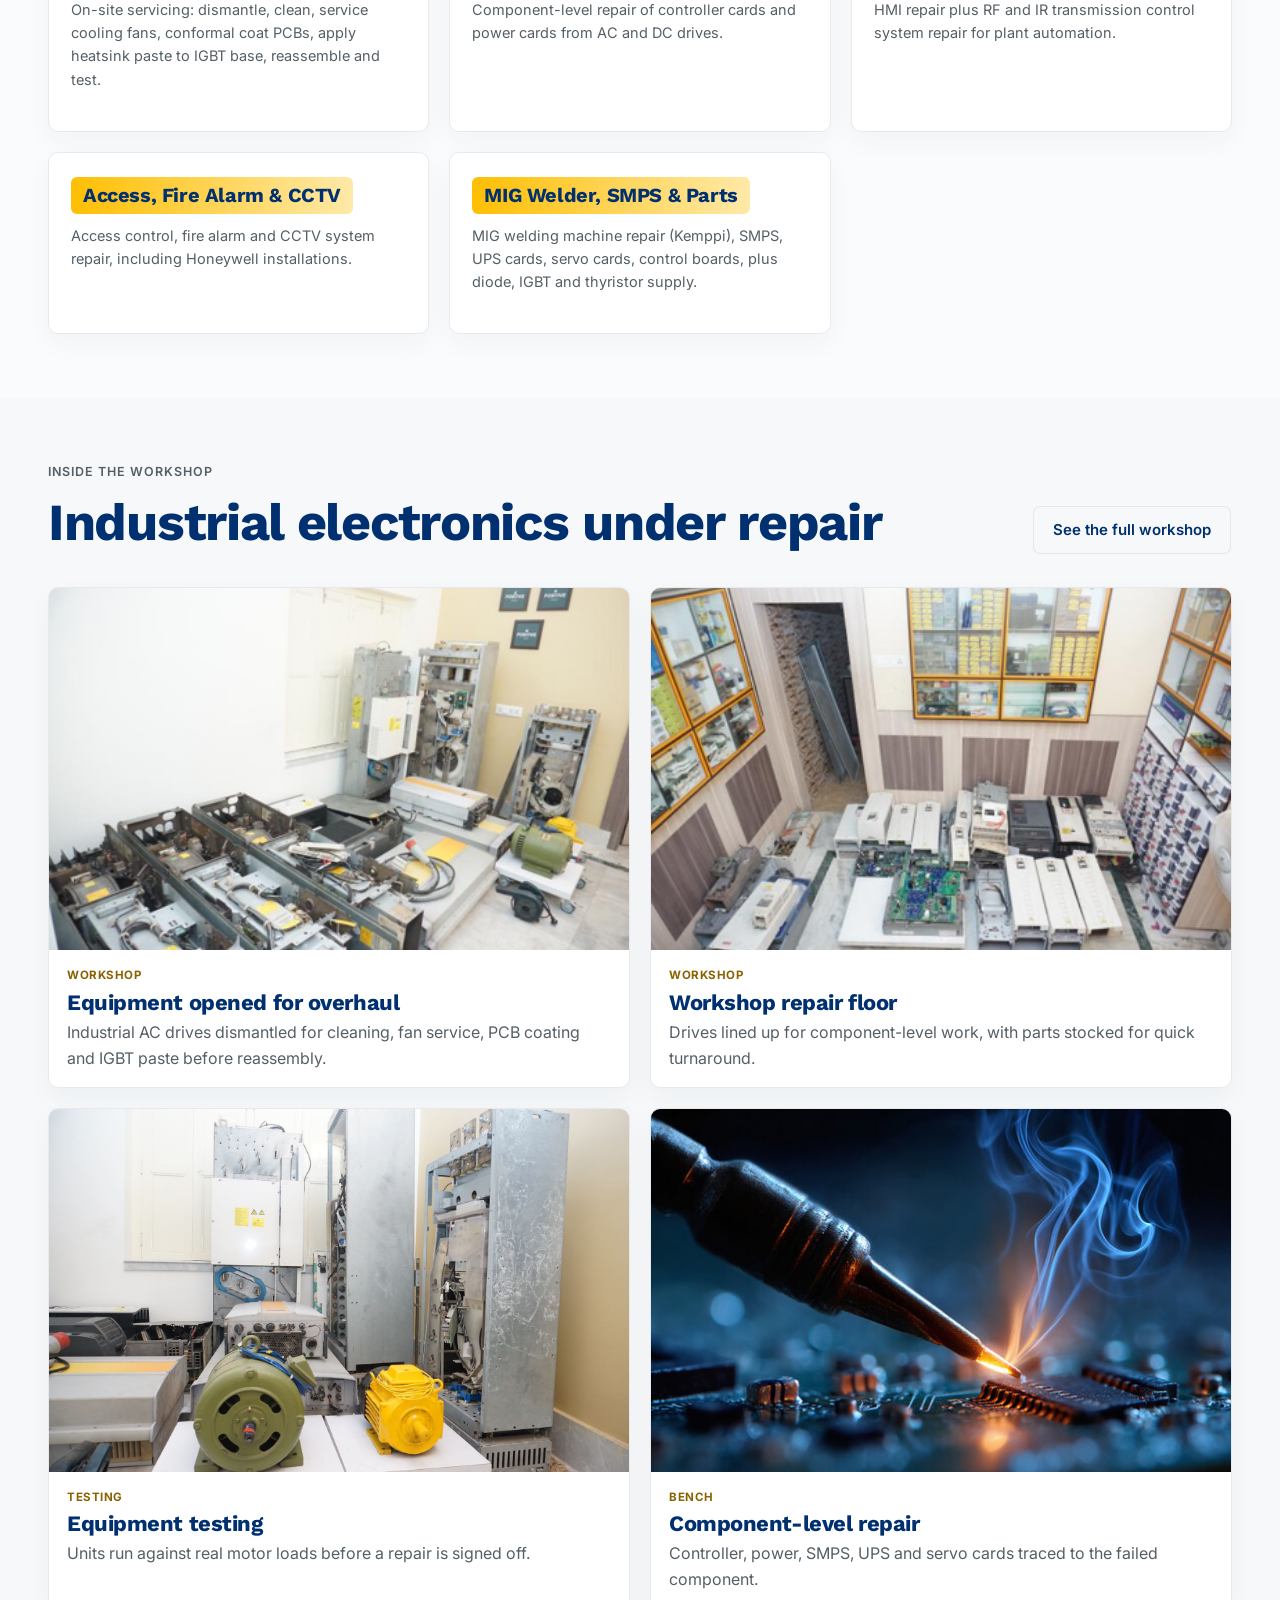
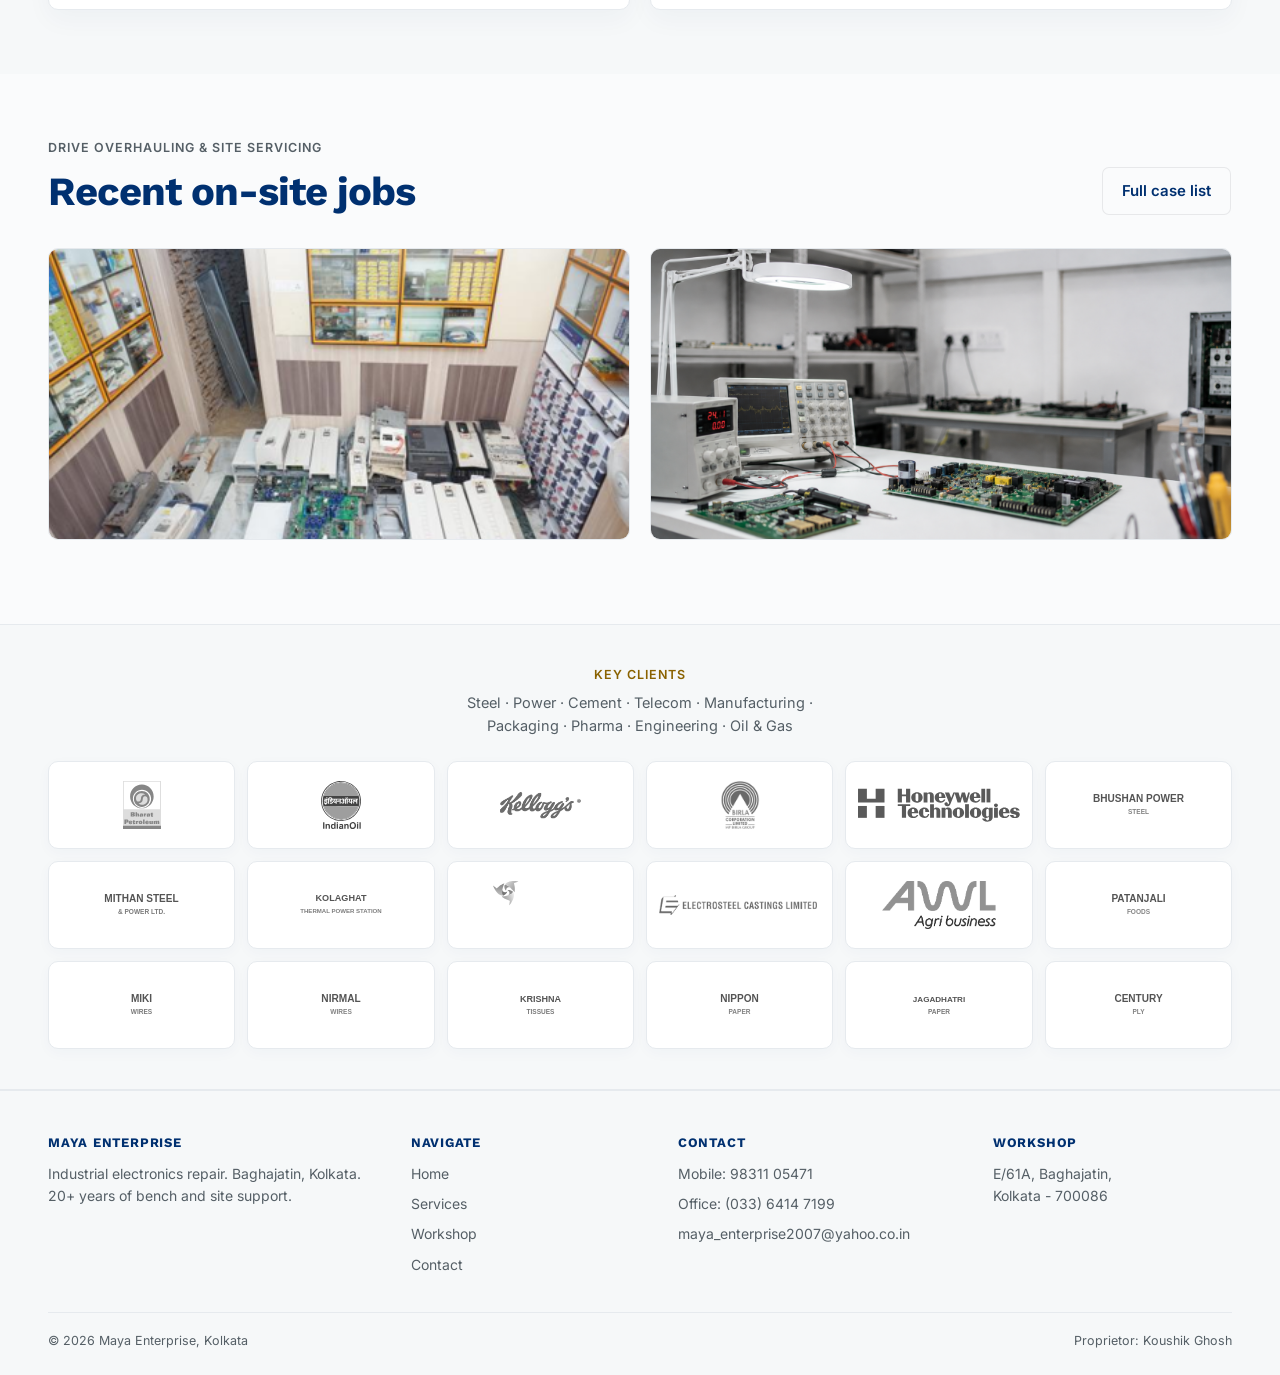
==== commit 3f686a19: "updated" ====
--- a/index.html
+++ b/index.html
@@ -15,7 +15,6 @@
   <div class="wrap nav">
     <a href="index.html" class="brand">
       <span class="brand-mark"><img src="MAYA%20LOGO%20Vector.png" alt="Maya Enterprise logo"></span>
-      <span class="brand-text"><span class="bt-maya">MAYA</span><span class="bt-ent">ENTERPRISE</span></span>
     </a>
     <nav class="nav-links">
       <a href="index.html" class="active">Home</a>
@@ -36,13 +35,8 @@
   <div class="wrap hero-grid">
     <div class="hero-copy">
       <p class="eyebrow">Industrial Electronics Repair · Kolkata</p>
-      <h1 class="wordmark"><span class="bt-maya">MAYA</span><span class="bt-ent">ENTERPRISE</span></h1>
+      <h1>Industrial electronics repair — supply R &amp; D Works</h1>
       <p class="lead">Reliable repair, restoration and component-level troubleshooting for industrial electronics, with over 20 years of experience serving industries across India.</p>
-      <div class="hero-contact" aria-label="Maya Enterprise contact details">
-        <a href="tel:+919831105471"><strong>Call</strong> 98311 05471</a>
-        <a href="mailto:maya_enterprise2007@yahoo.co.in"><strong>Email</strong> maya_enterprise2007@yahoo.co.in</a>
-        <span><strong>Visit</strong> E/61A, Baghajatin, Kolkata-700086</span>
-      </div>
       <div class="btn-row">
         <a href="tel:+919831105471" class="btn btn-primary">Call for service</a>
         <a href="services.html" class="btn btn-outline">What we repair</a>
@@ -62,11 +56,23 @@
 
 <section>
   <div class="wrap">
-    <div class="section-head">
-      <div>
-        <p class="eyebrow">About Us</p>
-        <h2>Proprietor: Koushik Ghosh</h2>
-      </div>
+    <div class="cta-banner">
+      <div>
+        <h3>Need drive repair or site overhauling?</h3>
+        <p>Speak to Koushik Ghosh about a repair, overhaul batch, or short-notice site visit.</p>
+      </div>
+      <div class="btn-row">
+        <a href="tel:+919831105471" class="btn btn-primary">Call 98311 05471</a>
+        <a href="contact.html" class="btn btn-outline">Send an enquiry</a>
+      </div>
+    </div>
+  </div>
+</section>
+
+<section>
+  <div class="wrap">
+    <div class="section-head">
+      <h2 class="about-title">About Us</h2>
     </div>
     <div class="about-intro">
       <p>Maya Enterprise delivers reliable, high-precision repair and overhauling / servicing solutions for industries across India. From steel and power to cement, telecom, packaging, pharma and oil &amp; gas, if your plant runs on electrical and electronic controls, we are built to keep it running.</p>
@@ -87,27 +93,22 @@
       <div class="card">
         <h3>AC &amp; DC Drive Site Overhauling</h3>
         <p>On-site servicing: dismantle, clean, service cooling fans, conformal coat PCBs, apply heatsink paste to IGBT base, reassemble and test.</p>
-        <a href="contact.html?service=drive-overhaul" class="card-enquiry">Send enquiry</a>
       </div>
       <div class="card">
         <h3>Controller &amp; Power Cards</h3>
         <p>Component-level repair of controller cards and power cards from AC and DC drives.</p>
-        <a href="contact.html?service=controller-card" class="card-enquiry">Send enquiry</a>
       </div>
       <div class="card">
         <h3>HMI, RF &amp; IR Systems</h3>
         <p>HMI repair plus RF and IR transmission control system repair for plant automation.</p>
-        <a href="contact.html?service=hmi-rf-ir" class="card-enquiry">Send enquiry</a>
       </div>
       <div class="card">
         <h3>Access, Fire Alarm &amp; CCTV</h3>
         <p>Access control, fire alarm and CCTV system repair, including Honeywell installations.</p>
-        <a href="contact.html?service=access-cctv" class="card-enquiry">Send enquiry</a>
       </div>
       <div class="card">
         <h3>MIG Welder, SMPS &amp; Parts</h3>
         <p>MIG welding machine repair (Kemppi), SMPS, UPS cards, servo cards, control boards, plus diode, IGBT and thyristor supply.</p>
-        <a href="contact.html?service=other&amp;note=Enquiry+about+MIG+welder%2C+SMPS%2C+UPS+or+parts+supply" class="card-enquiry">Send enquiry</a>
       </div>
     </div>
   </div>
@@ -171,58 +172,6 @@
     <div class="case-photo-grid">
       <div class="case-photo"><img src="assets/img/ac-drives-workshop.png" alt="Industrial equipment being repaired inside the Maya Enterprise workshop" loading="lazy"></div>
       <div class="case-photo"><img src="assets/img/repair-desk.png" alt="Control cards being tested during an on-site repair job" loading="lazy"></div>
-    </div>
-    <div class="case-list">
-      <div class="case-item">
-        <span class="case-qty">40</span>
-        <div>
-          <h4>AC drives, on-site overhaul</h4>
-          <p>Madhubati Paper, Uluberia, West Bengal</p>
-        </div>
-      </div>
-      <div class="case-item">
-        <span class="case-qty">45</span>
-        <div>
-          <h4>AC drives, on-site overhaul</h4>
-          <p>Nippon Paper, Falta</p>
-        </div>
-      </div>
-      <div class="case-item">
-        <span class="case-qty">24</span>
-        <div>
-          <h4>AC drives, on-site overhaul</h4>
-          <p>Supreme Paper, Chakda</p>
-        </div>
-      </div>
-      <div class="case-item">
-        <span class="case-qty">16</span>
-        <div>
-          <h4>AC drives, on-site overhaul</h4>
-          <p>Supersmelters, Purulia</p>
-        </div>
-      </div>
-      <div class="case-item">
-        <span class="case-qty">22</span>
-        <div>
-          <h4>AC drives, on-site overhaul</h4>
-          <p>Shantamani Paper, Bihar Sharif</p>
-        </div>
-      </div>
-    </div>
-  </div>
-</section>
-
-<section>
-  <div class="wrap">
-    <div class="cta-banner">
-      <div>
-        <h3>Need drive repair or site overhauling?</h3>
-        <p>Speak to Koushik Ghosh about a repair, overhaul batch, or short-notice site visit.</p>
-      </div>
-      <div class="btn-row">
-        <a href="tel:+919831105471" class="btn btn-primary">Call 98311 05471</a>
-        <a href="contact.html" class="btn btn-outline">Send an enquiry</a>
-      </div>
     </div>
   </div>
 </section>
@@ -260,7 +209,7 @@
   <div class="wrap">
     <div class="footer-grid">
       <div>
-        <h5 class="wordmark-sm"><span class="bt-maya">MAYA</span><span class="bt-ent">ENTERPRISE</span></h5>
+        <h5>Maya Enterprise</h5>
         <p>Industrial electronics repair. Baghajatin, Kolkata. 20+ years of bench and site support.</p>
       </div>
       <div>
--- a/assets/css/style.css
+++ b/assets/css/style.css
@@ -186,8 +186,8 @@
 .bt-ent {
   font-family: "Roboto Mono", ui-monospace, Consolas, monospace;
   font-weight: 600;
-  font-size: 0.52em;
-  letter-spacing: 0;
+  font-size: 0.66em;
+  letter-spacing: 0.09em;
   line-height: 0.9;
   margin-top: 0.06em;
   white-space: nowrap;
@@ -573,6 +573,16 @@
   font-weight: 700;
   letter-spacing: -0.025em;
   color: var(--navy);
+}
+
+.about-title {
+  display: inline-block;
+  width: fit-content;
+  max-width: 100%;
+  background: #FFF4C2;
+  color: #3A5563;
+  padding: 8px 16px;
+  border-radius: 6px;
 }
 
 .section-head p {
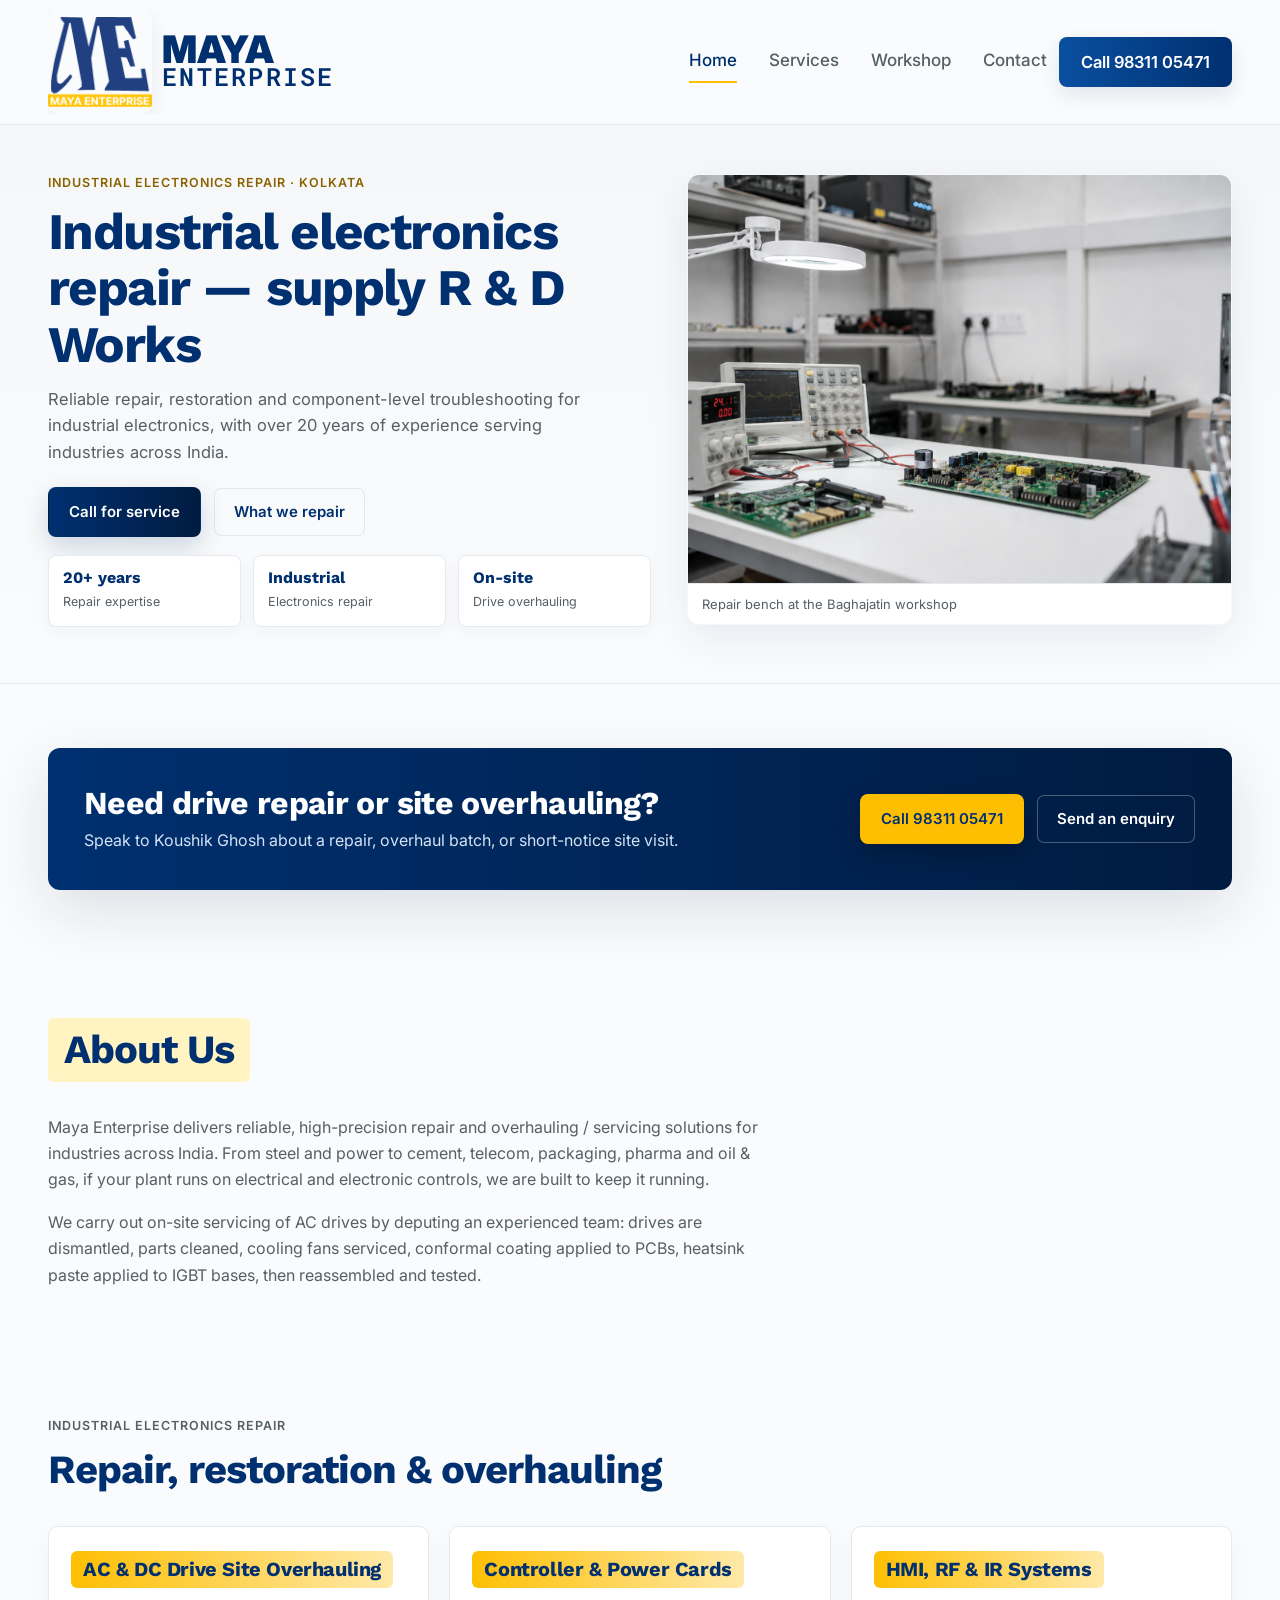
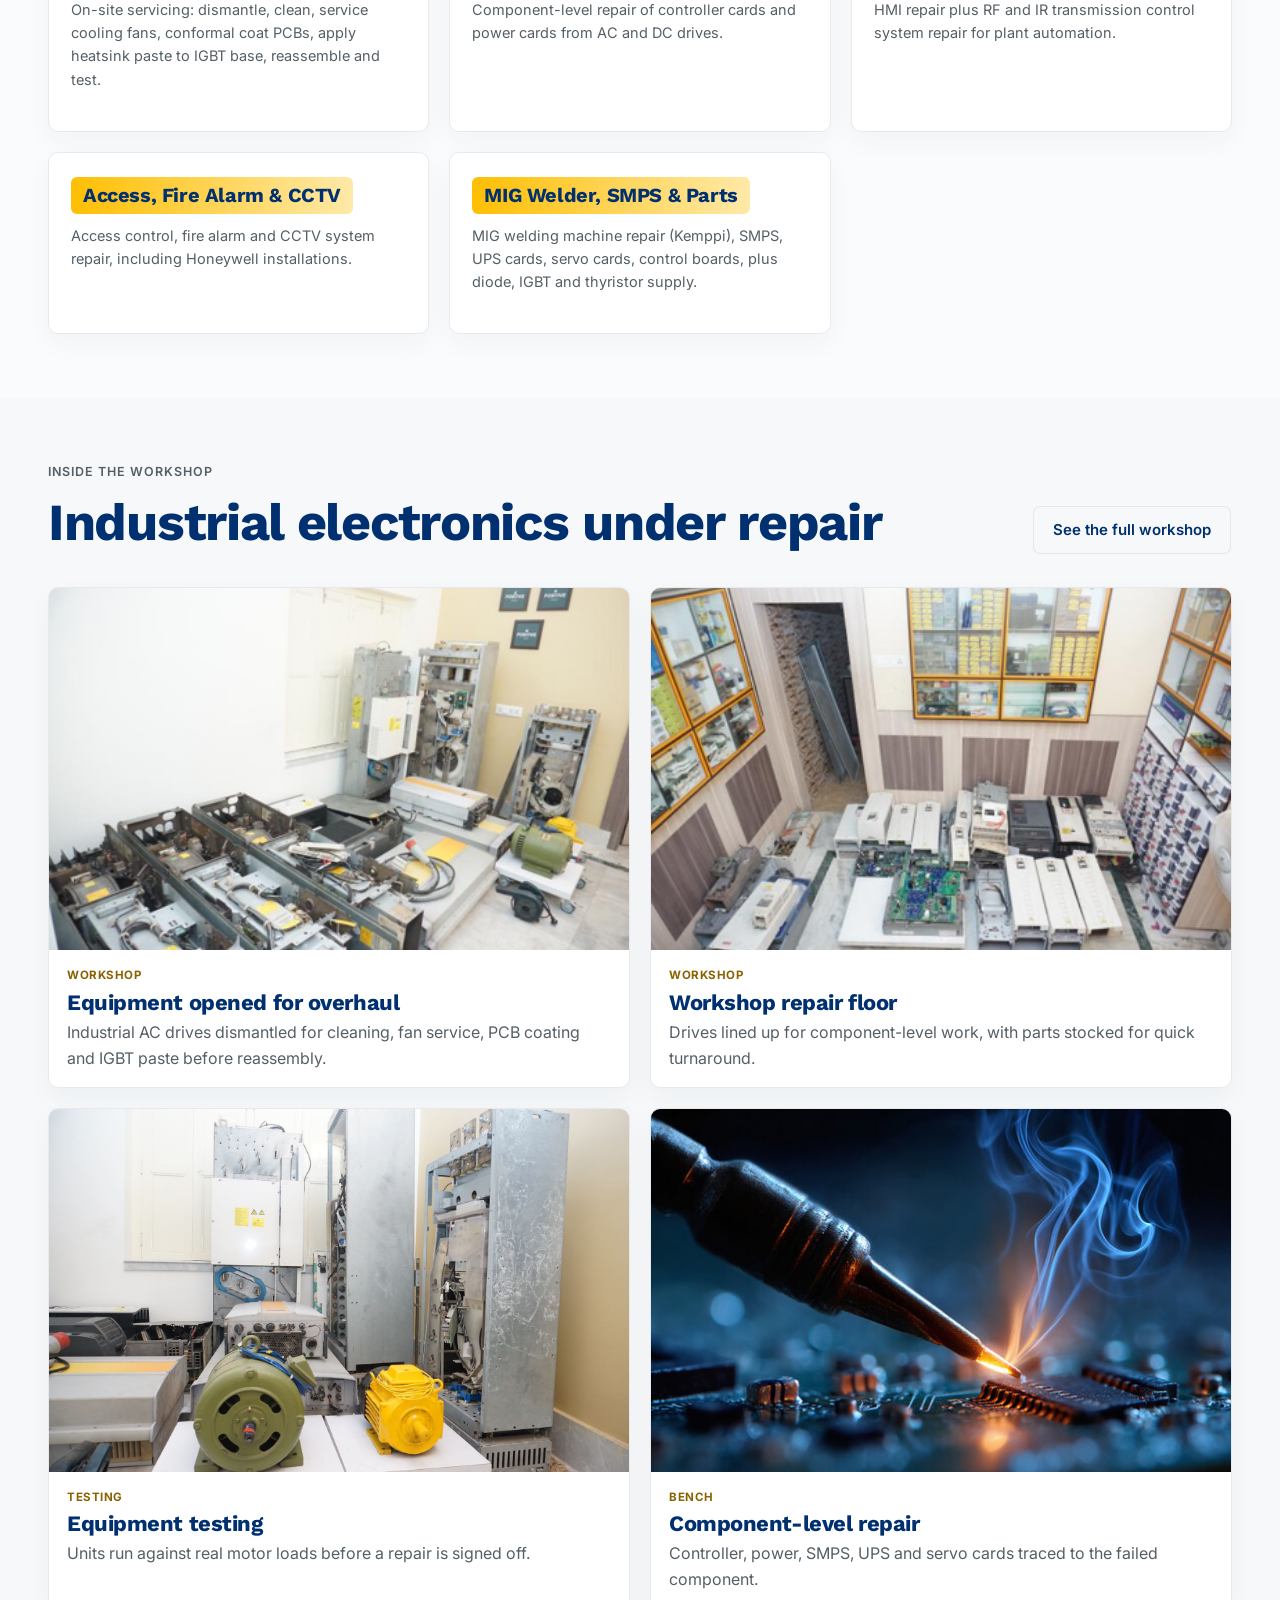
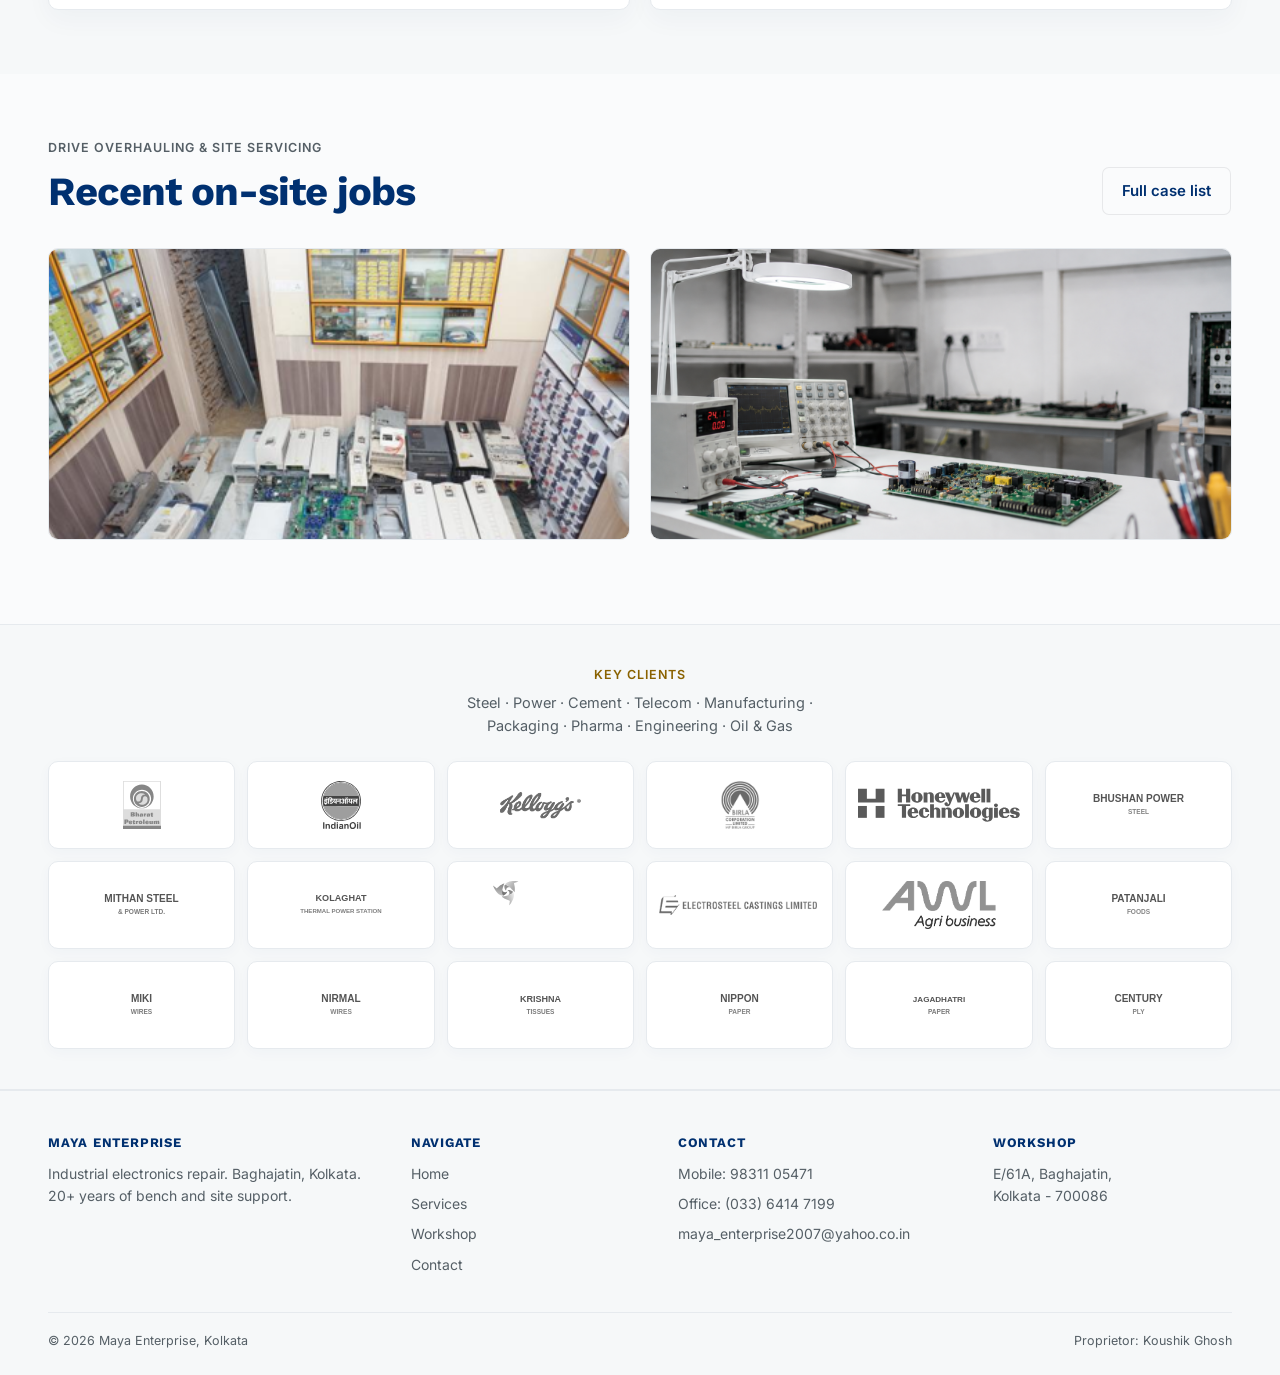
==== commit 94f99a44: "updated" ====
--- a/index.html
+++ b/index.html
@@ -15,6 +15,7 @@
   <div class="wrap nav">
     <a href="index.html" class="brand">
       <span class="brand-mark"><img src="MAYA%20LOGO%20Vector.png" alt="Maya Enterprise logo"></span>
+      <span class="brand-text"><span class="bt-maya">MAYA</span><span class="bt-ent">ENTERPRISE</span></span>
     </a>
     <nav class="nav-links">
       <a href="index.html" class="active">Home</a>
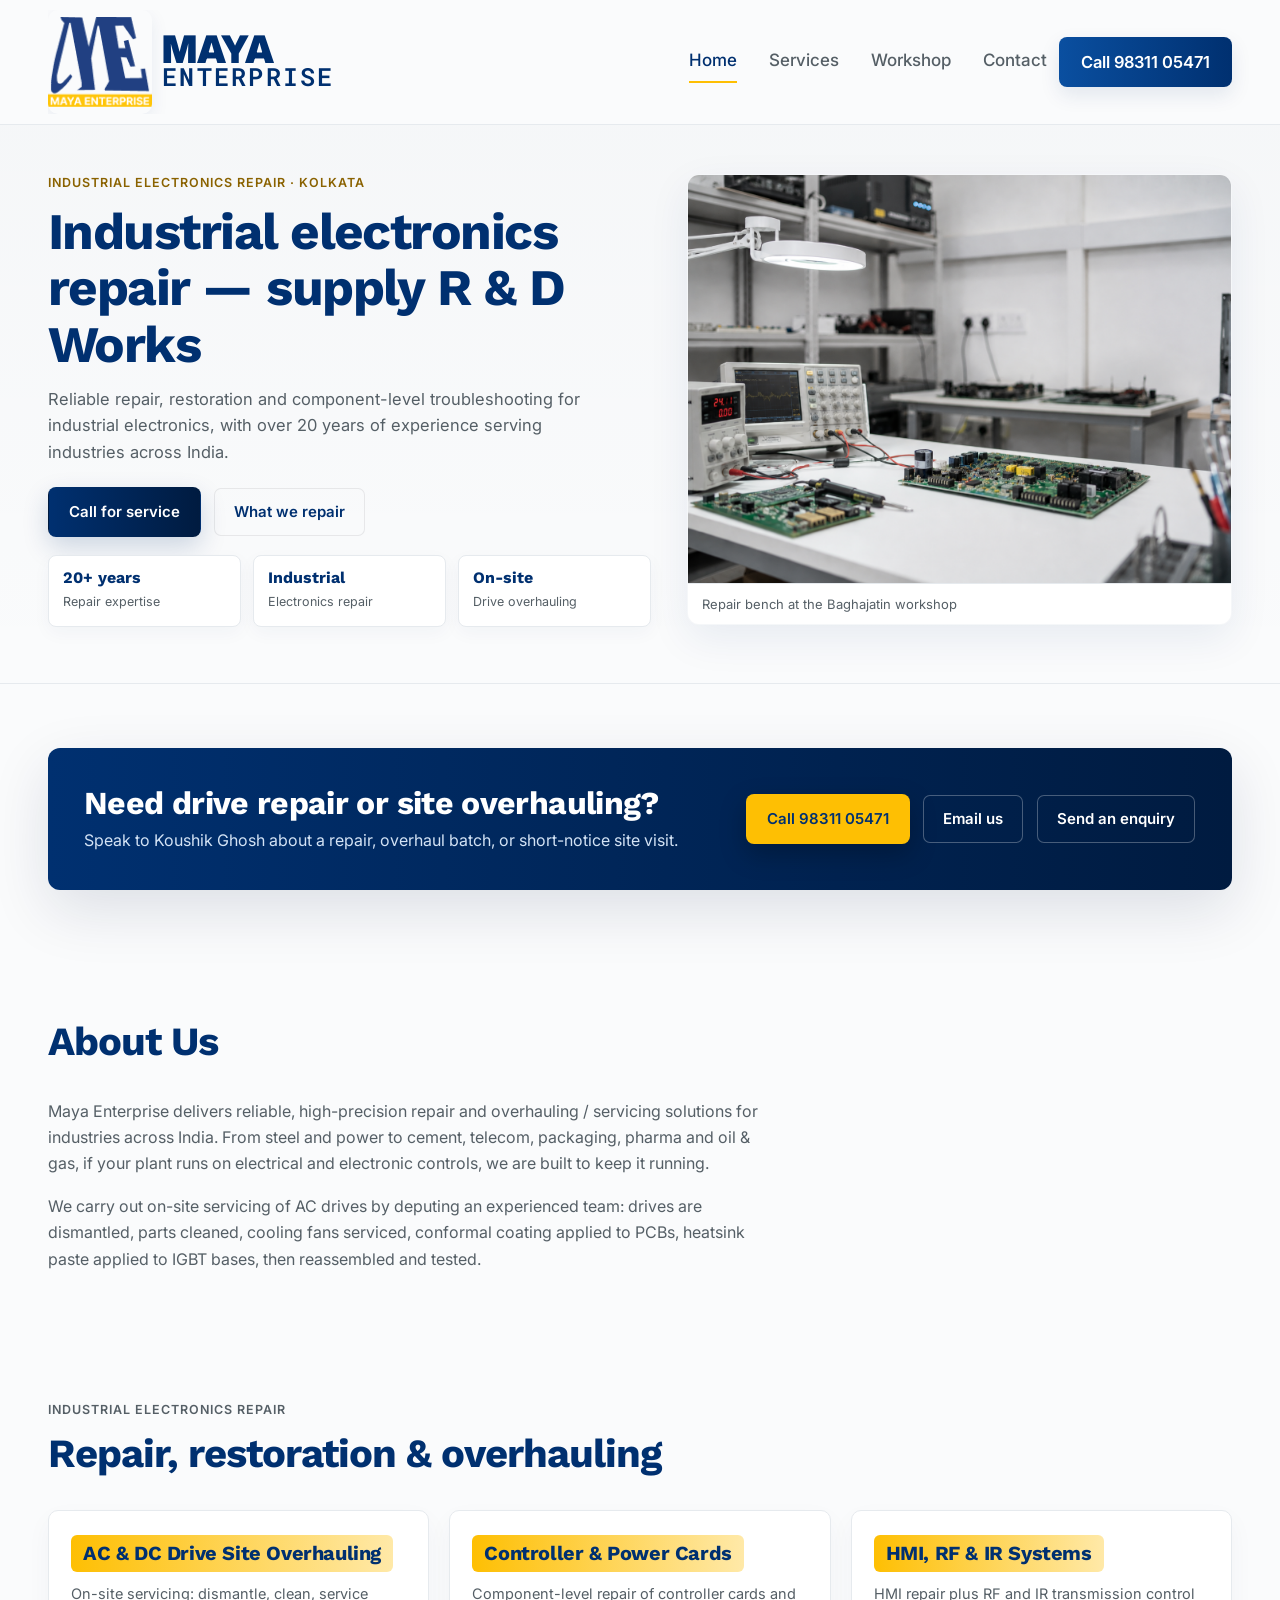
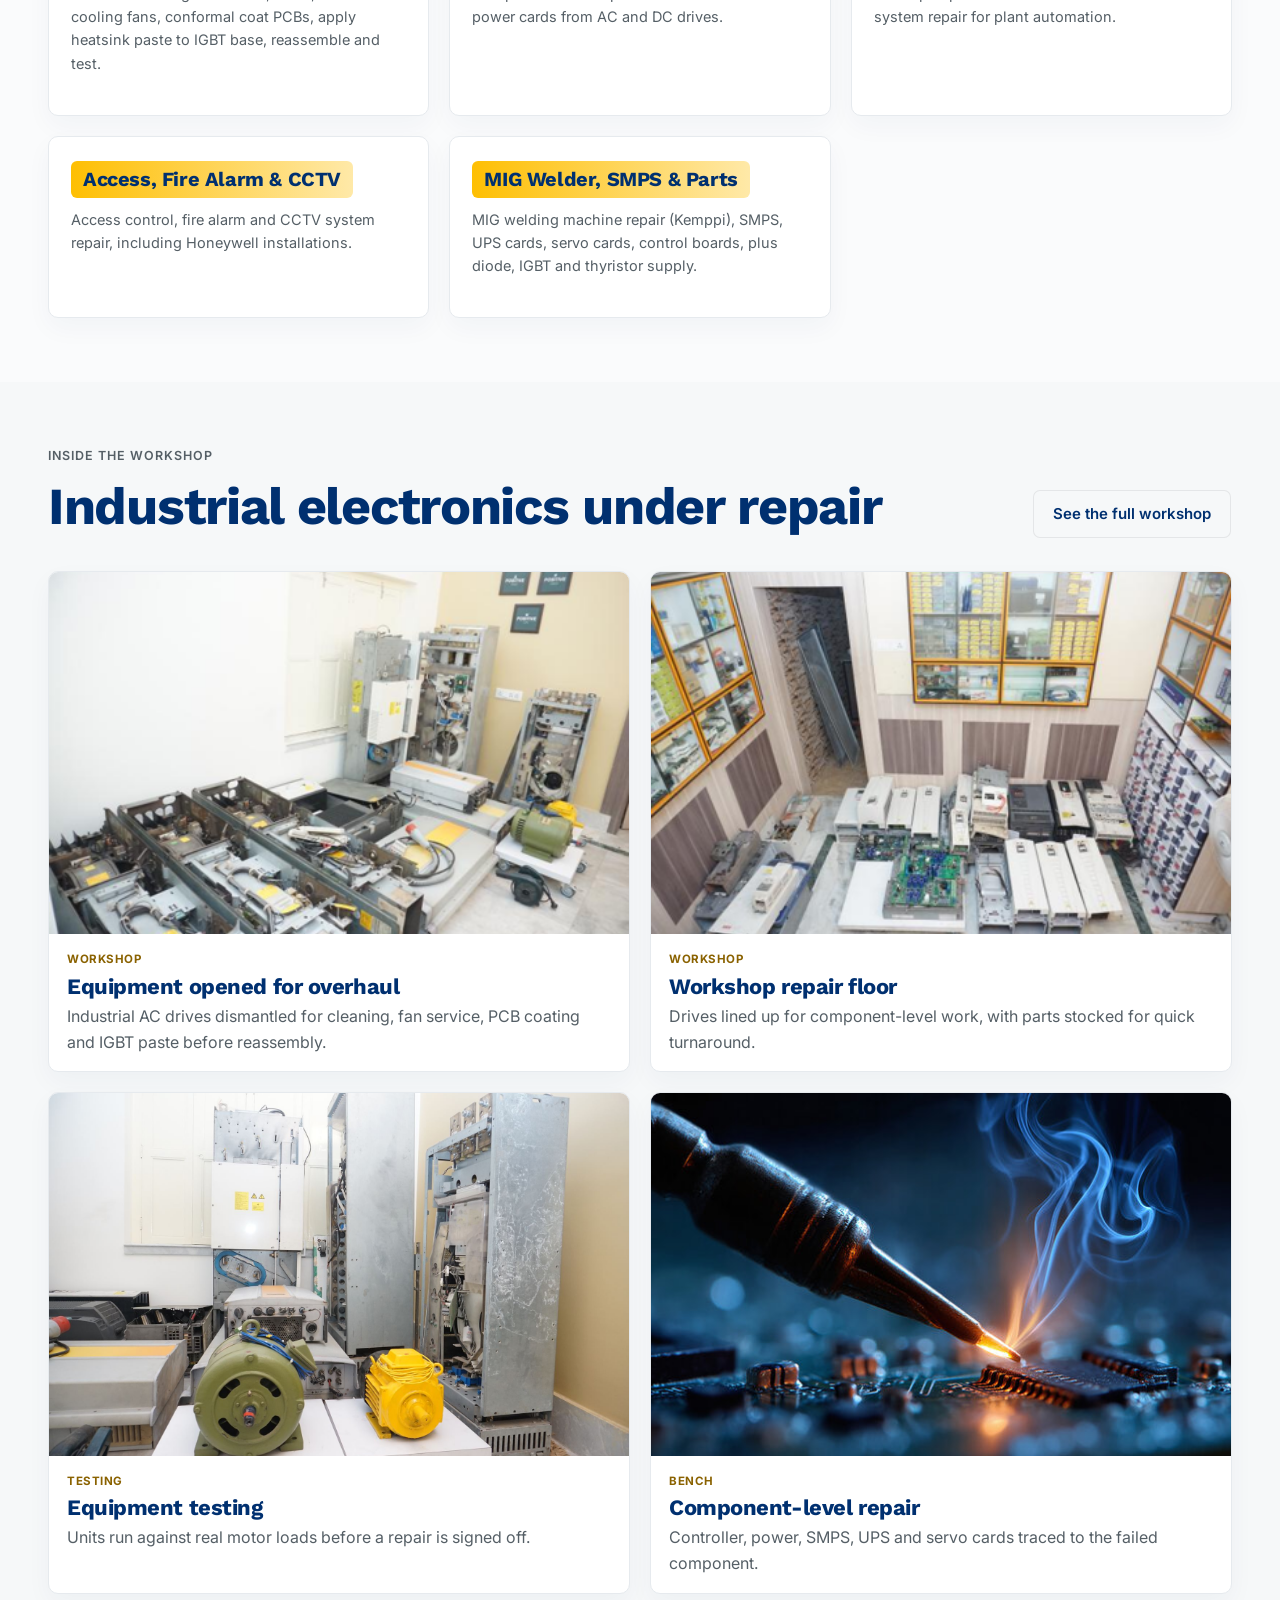
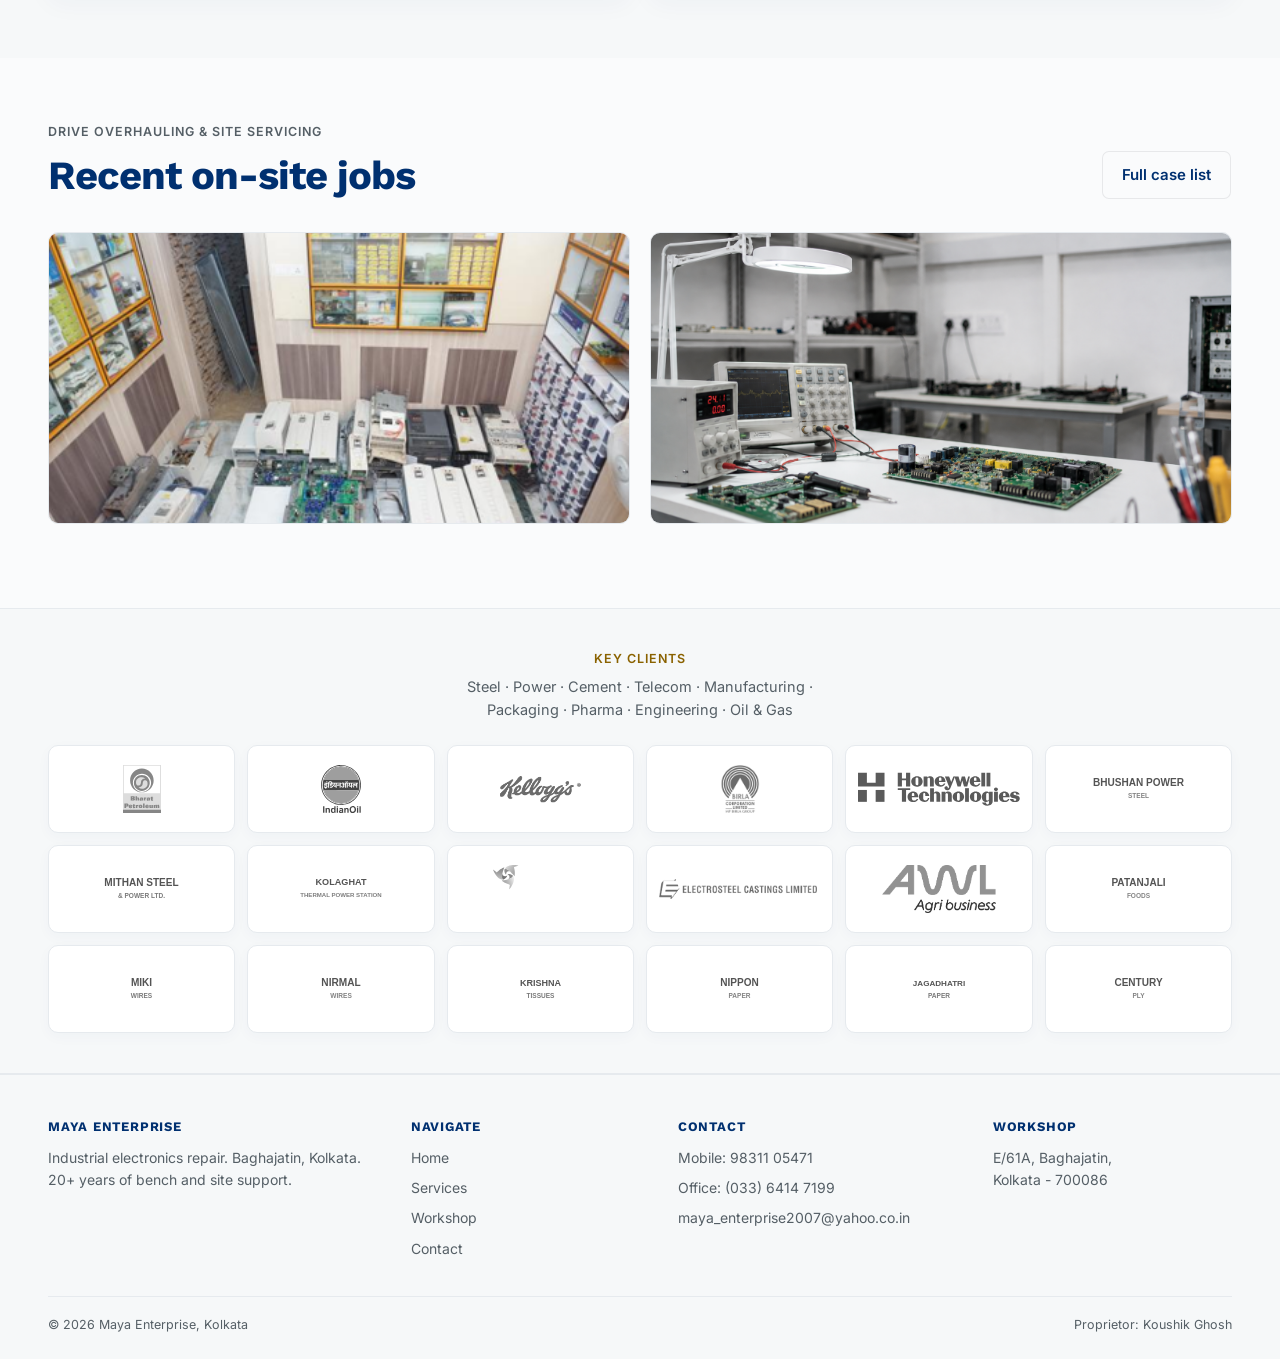
==== commit 21b0d9cb: "updated" ====
--- a/index.html
+++ b/index.html
@@ -64,6 +64,7 @@
       </div>
       <div class="btn-row">
         <a href="tel:+919831105471" class="btn btn-primary">Call 98311 05471</a>
+        <a href="mailto:maya_enterprise2007@yahoo.co.in" class="btn btn-outline">Email us</a>
         <a href="contact.html" class="btn btn-outline">Send an enquiry</a>
       </div>
     </div>
--- a/assets/css/style.css
+++ b/assets/css/style.css
@@ -579,10 +579,7 @@
   display: inline-block;
   width: fit-content;
   max-width: 100%;
-  background: #FFF4C2;
-  color: #3A5563;
-  padding: 8px 16px;
-  border-radius: 6px;
+  color: var(--navy);
 }
 
 .section-head p {
